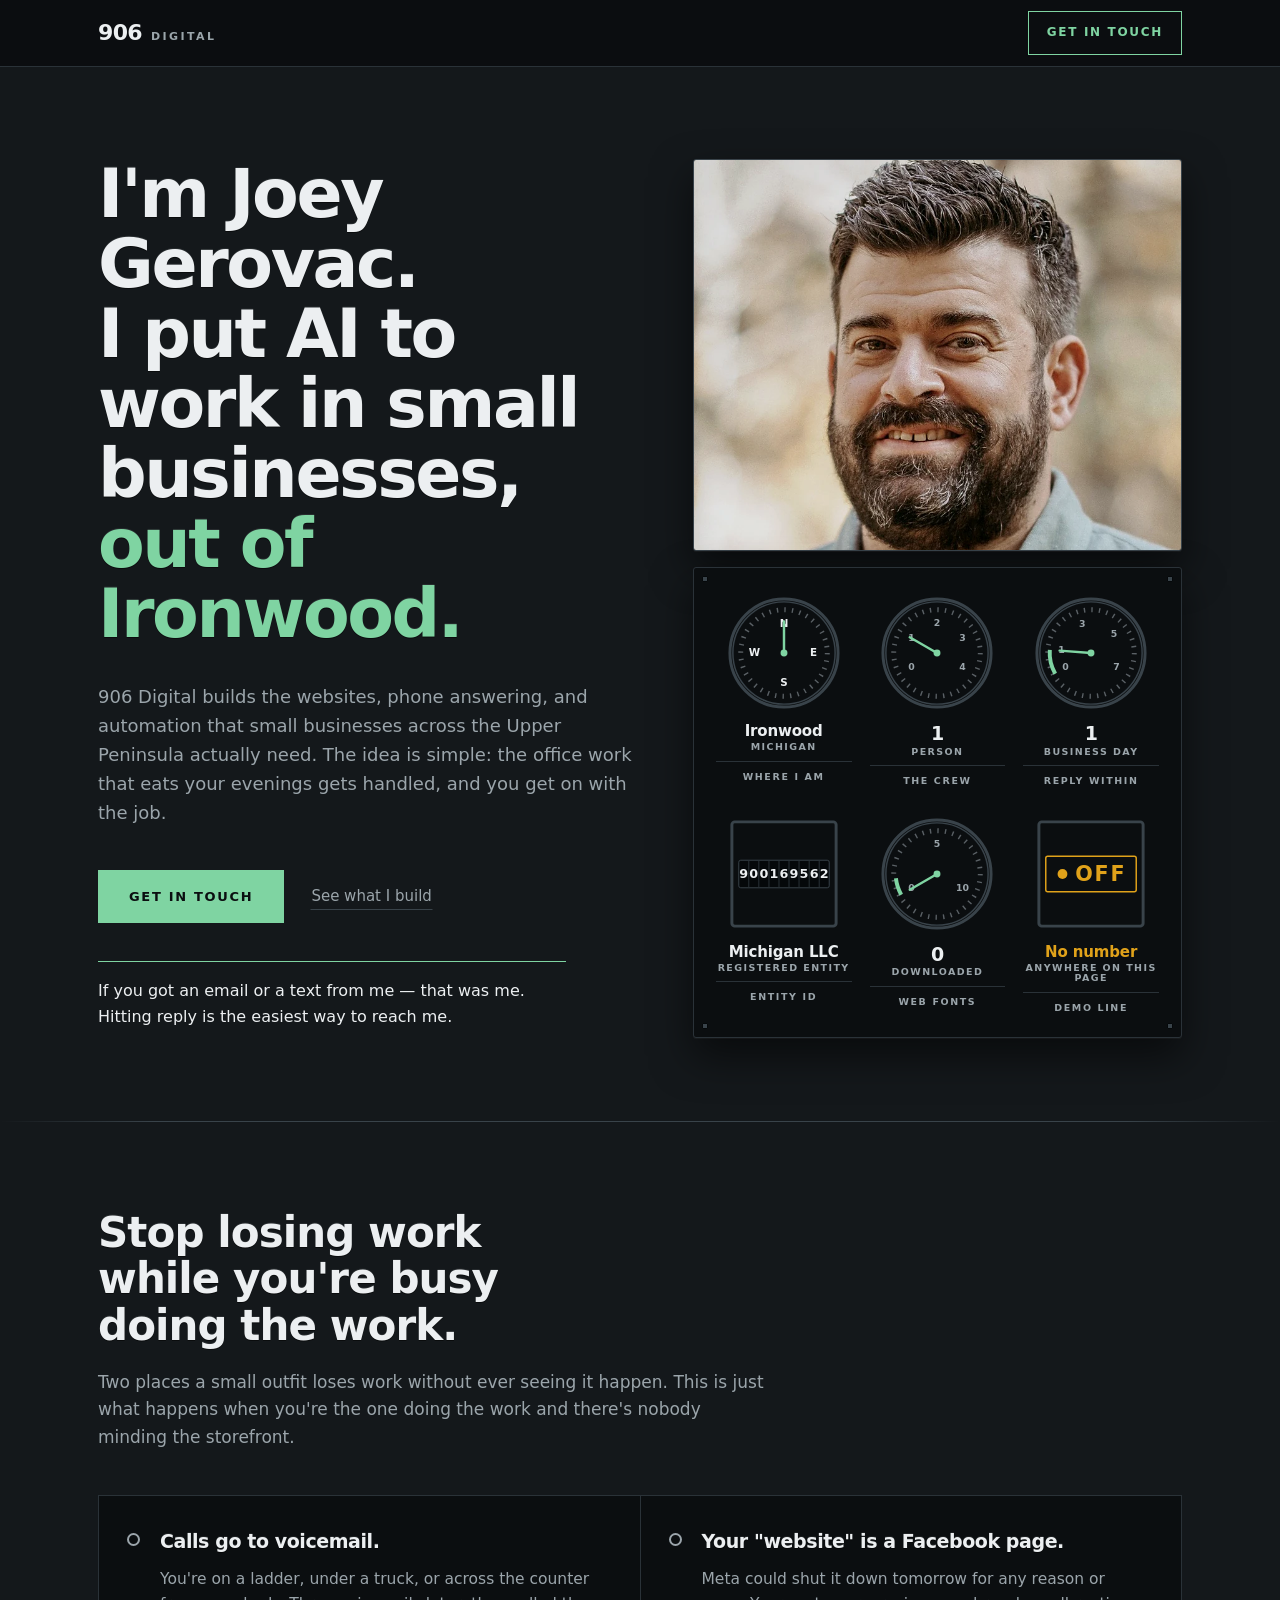
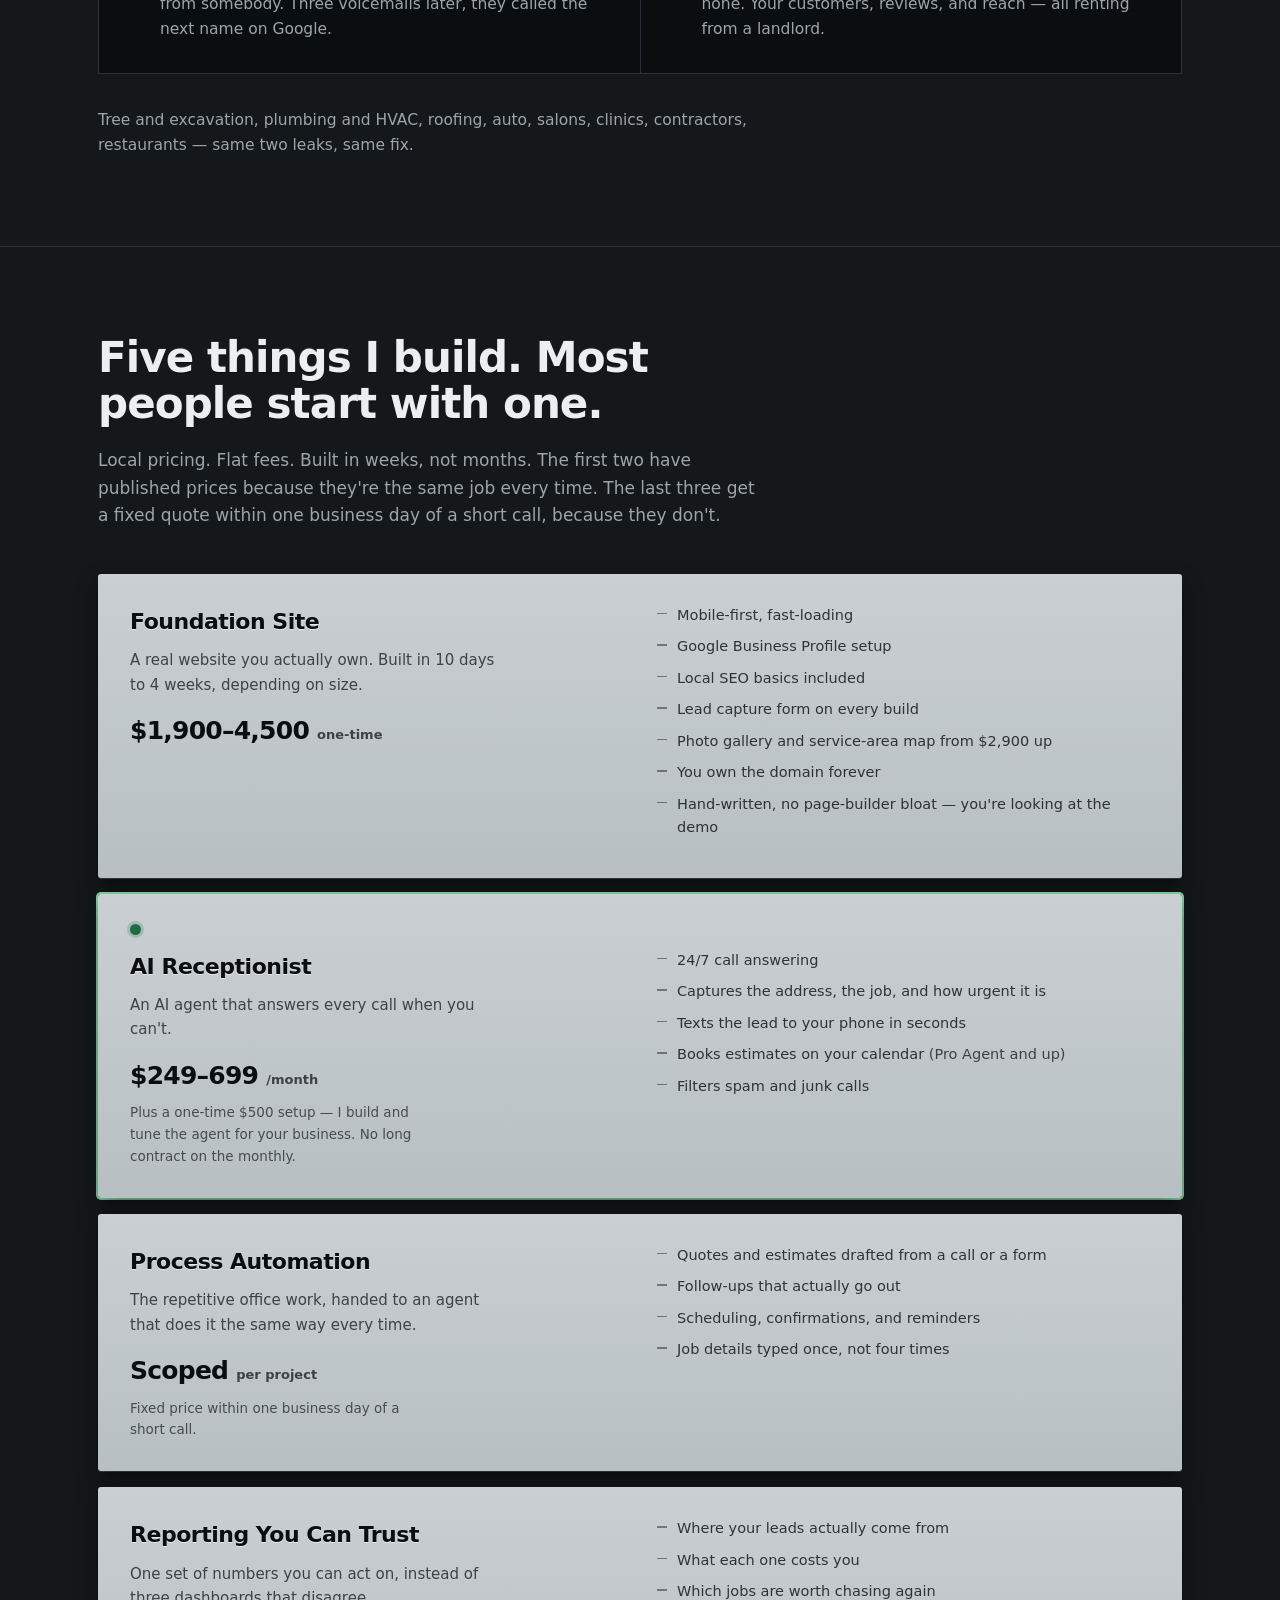
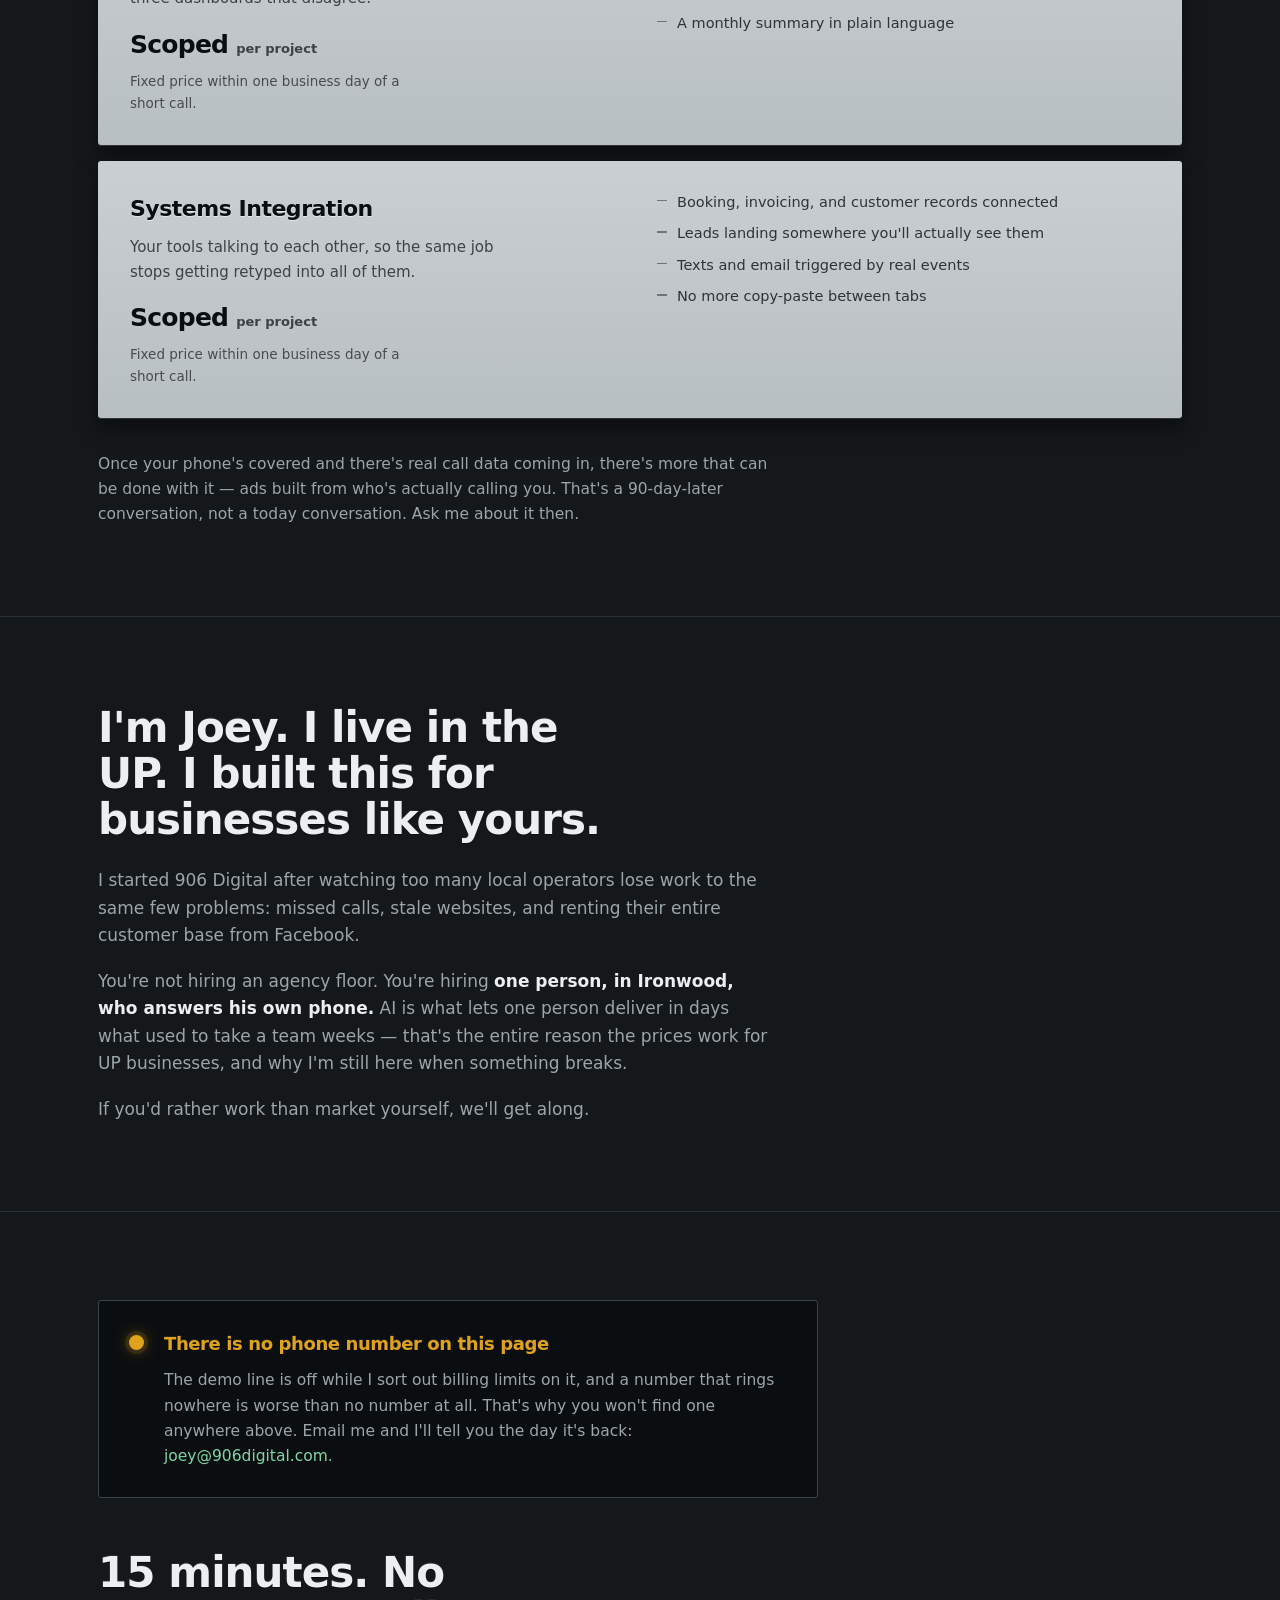
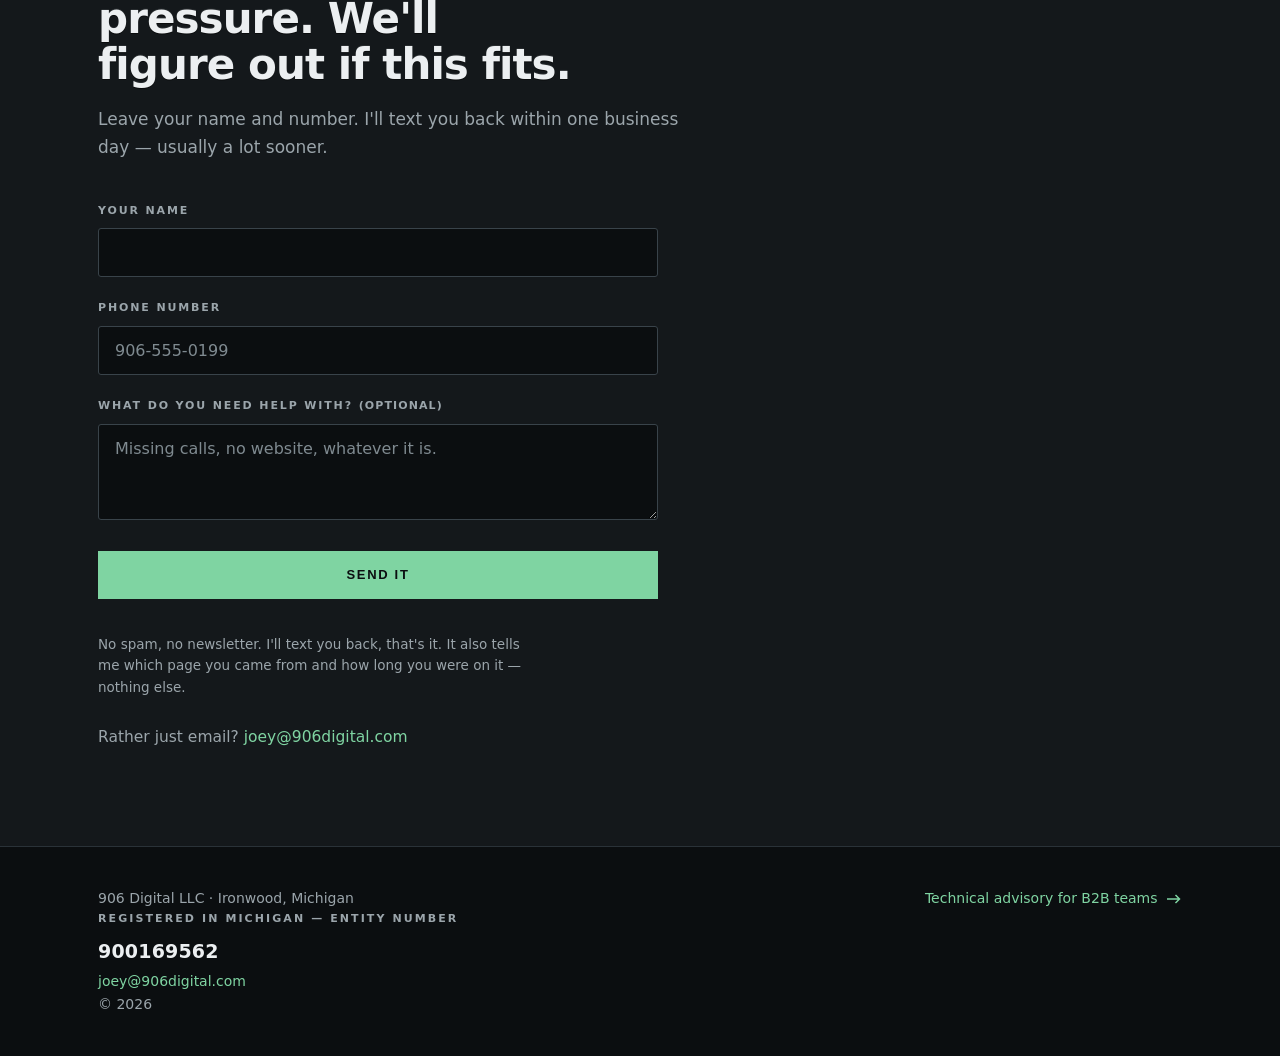
==== index.html @ 646ab7ec "Put a real photograph of Joey in the hero The photo slot had been empty since the site launched, doc" ====
<!doctype html>
<html lang="en">
<head>
<meta charset="utf-8" />
<meta name="viewport" content="width=device-width, initial-scale=1" />
<title>906 Digital — AI &amp; Websites for Upper Peninsula Small Business</title>
<meta name="description" content="906 Digital puts AI to work in Upper Peninsula small businesses — websites, phone answering, automation, reporting, and integration. One person, in Ironwood. Flat prices." />
<meta name="theme-color" content="#14181B" />
<link rel="canonical" href="https://906digital.com/" />

<!-- Open Graph -->
<meta property="og:title" content="906 Digital — AI That Does the Office Work" />
<meta property="og:description" content="AI, websites, and automation for Upper Peninsula small business." />
<meta property="og:type" content="website" />
<meta property="og:url" content="https://906digital.com/" />
<meta property="og:site_name" content="906 Digital" />
<meta property="og:locale" content="en_US" />
<!-- A real share image exists as of 2026-08-28, so the tag that was deliberately
     omitted is now filled. It is a crop of the same photograph used in the hero —
     not a generated graphic, not a logo card. -->
<meta property="og:image" content="https://906digital.com/joey-og.jpg" />
<meta property="og:image:width" content="1200" />
<meta property="og:image:height" content="630" />
<meta property="og:image:alt" content="Joey Gerovac, 906 Digital, Ironwood Michigan" />

<!-- Twitter -->
<meta name="twitter:card" content="summary_large_image" />
<meta name="twitter:title" content="906 Digital — AI That Does the Office Work" />
<meta name="twitter:description" content="AI, websites, and automation for Upper Peninsula small business." />

<!-- Structured data. Only verified facts. No address, hours, ratings, reviews, price
     range, or offers — none of those exist yet, and a false property teaches AI
     engines this markup is unreliable. No telephone property: the demo line is a
     product demo, not a business line, and while it is offline no number appears
     in the rendered page at all. -->
<script type="application/ld+json">
{
  "@context": "https://schema.org",
  "@type": "ProfessionalService",
  "name": "906 Digital LLC",
  "alternateName": "906 Digital",
  "url": "https://906digital.com/",
  "description": "906 Digital puts AI to work in Upper Peninsula small businesses: websites, AI phone answering, process automation, reporting, and systems integration.",
  "email": "joey@906digital.com",
  "identifier": {
    "@type": "PropertyValue",
    "name": "Michigan Entity ID",
    "value": "900169562"
  },
  "founder": { "@type": "Person", "name": "Joey Gerovac" },
  "areaServed": [
    { "@type": "AdministrativeArea", "name": "Gogebic County, Michigan" },
    { "@type": "AdministrativeArea", "name": "Iron County, Michigan" },
    { "@type": "AdministrativeArea", "name": "Ontonagon County, Michigan" },
    { "@type": "AdministrativeArea", "name": "Houghton County, Michigan" },
    { "@type": "AdministrativeArea", "name": "Baraga County, Michigan" }
  ]
}
</script>

<!-- No web font is loaded. The stack keeps Inter first (it renders if the visitor
     already has it) and falls through to the platform UI font. Dropping the Google
     Fonts stylesheet removed the only render-blocking third-party request on the
     page. Do not re-add one.

     NOTE FOR DESIGN WORK: the craft floor for this visual world calls for a
     self-hosted display face whose character matches the panel lettering. This
     project's brief forbids any font download, and a pinned brief outranks the
     floor. The display voice is therefore built from weight, tracking, and
     tabular numerals rather than from a sourced face. This is a known, accepted
     deviation — not an oversight. -->

<style>
:root {
  /* ---- NIGHT INSTRUMENT PANEL -------------------------------------------
     Colour is confined to needles and lamps. The reading field stays
     luminous white on panel and is never tinted. Every value below carries
     its computed contrast against the surface it is used on. ------------- */
  --panel:       #14181B;   /* matte panel ground */
  --face:        #0B0E10;   /* instrument face, deeper than the panel */
  --face-2:      #191F23;   /* raised placard body */
  --lume:        #ECEFF1;   /* luminous markings. 15.9:1 on panel — primary ink */
  --lume-dim:    #9BA5AB;   /* secondary markings. 7.0:1 on panel */
  --radium:      #7FD4A2;   /* NEEDLES, live lamps, and links on panel. 10.5:1 */
  --caution:     #E0A21A;   /* caution lamp ONLY. 7.8:1 on panel */
  --plate:       #C9CFD2;   /* brushed placard plate — carries dark text */
  --plate-ink:   #0B0E10;   /* on --plate: 13.4:1 */
  --hair:        #2A3238;   /* hairline rule work */
  --hair-2:      #39434A;   /* brighter hairline, bezels */

  --container:   1140px;
  --radius:      3px;       /* panels are cut, not rounded. 3px is a machined edge */
  --shadow-panel: 0 1px 0 rgba(255,255,255,.04), 0 18px 40px rgba(0,0,0,.55);
  --shadow-plate: 0 1px 0 rgba(255,255,255,.14), 0 10px 22px rgba(0,0,0,.45);

  --ease-damp:   cubic-bezier(.16, 1, .3, 1);   /* needle settle, exponential out */
}

* { box-sizing: border-box; }
html, body { margin: 0; padding: 0; }
html { scroll-behavior: smooth; }

body {
  font-family: 'Inter', -apple-system, BlinkMacSystemFont, system-ui, sans-serif;
  font-size: 17px;
  line-height: 1.62;
  color: var(--lume);
  background: var(--panel);
  -webkit-font-smoothing: antialiased;
}

/* ---- Browser surfaces. The parts not drawn still carry the panel. ------- */
::selection { background: var(--radium); color: var(--face); }
:root { accent-color: var(--radium); caret-color: var(--radium); }
* { scrollbar-color: var(--hair-2) var(--face); scrollbar-width: thin; }
::-webkit-scrollbar { width: 11px; height: 11px; }
::-webkit-scrollbar-track { background: var(--face); }
::-webkit-scrollbar-thumb { background: var(--hair-2); border: 3px solid var(--face); }
::-webkit-scrollbar-thumb:hover { background: var(--lume-dim); }

a { color: var(--radium); text-decoration: none; text-underline-offset: 3px; }
a:hover { text-decoration: underline; }

:where(a, button, input, textarea, [tabindex]):focus-visible {
  outline: 2px solid var(--radium);
  outline-offset: 3px;
}

img { max-width: 100%; display: block; }
.sr-only {
  position: absolute; width: 1px; height: 1px; overflow: hidden;
  clip: rect(0 0 0 0); clip-path: inset(50%); white-space: nowrap;
}

.container { max-width: var(--container); margin: 0 auto; padding: 0 28px; }

h1, h2, h3 {
  margin: 0; text-wrap: balance; letter-spacing: -.022em;
  font-variant-numeric: tabular-nums;
  /* Engraved, not embossed. A cut edge on a dark panel catches light on its top
     lip and drops shadow below it; the first attempt used black at zero blur on
     both grounds, which rendered as nothing on the panel and as embossing on the
     light plates. Each ground now gets the direction its own lighting implies. */
  text-shadow: 0 -1px 0 rgba(236,239,241,.09), 0 1px 0 rgba(0,0,0,.5);
}
p { margin: 0; }

/* Placard lettering — the panel's label voice. Used for instrument labels and
   plate designations, never as a kicker above a heading. */
.placard {
  font-size: 11px;
  font-weight: 700;
  letter-spacing: .19em;
  text-transform: uppercase;
  color: var(--lume-dim);
  font-variant-numeric: tabular-nums;
}

/* Every numeral on this page is an instrument readout. */
.num, .readout, .price { font-variant-numeric: tabular-nums; }

.skip-link {
  position: absolute; left: -9999px; top: 0; z-index: 100;
  background: var(--radium); color: var(--face);
  padding: 12px 20px; font-weight: 700;
}
.skip-link:focus { left: 0; }

/* ================= HEADER — the panel's top rail ======================== */
.site-header {
  position: sticky; top: 0; z-index: 50;
  background: rgba(11,14,16,.92);
  backdrop-filter: blur(8px);
  border-bottom: 1px solid var(--hair);
}
.site-header .container {
  display: flex; align-items: center; justify-content: space-between;
  height: 66px;
}
.logo { display: flex; align-items: baseline; gap: 9px; color: var(--lume); }
.logo:hover { text-decoration: none; }
.logo .num {
  font-size: 22px; font-weight: 800; letter-spacing: -.03em;
}
.logo .word {
  font-size: 11px; font-weight: 700; letter-spacing: .22em;
  text-transform: uppercase; color: var(--lume-dim);
}
.nav-cta {
  font-size: 12px; font-weight: 700; letter-spacing: .14em; text-transform: uppercase;
  color: var(--radium);
  border: 1px solid var(--radium);
  padding: 10px 18px;
  min-height: 44px; display: inline-flex; align-items: center;
  transition: background .18s var(--ease-damp), color .18s var(--ease-damp);
}
.nav-cta:hover { background: var(--radium); color: var(--face); text-decoration: none; }

/* ================= HERO — master placard + the six-pack ================= */
.hero { padding: 92px 0 84px; position: relative; }
.hero::before {
  /* panel seam, not decoration: the rail the instruments are mounted on */
  content: ""; position: absolute; left: 0; right: 0; bottom: 0; height: 1px;
  background: linear-gradient(90deg, transparent, var(--hair-2) 12%, var(--hair-2) 88%, transparent);
}
/* Mobile order has to satisfy two things at once, and an earlier pass traded one
   for the other. The STORY is a phone outdoors in daylight, so an instrument must
   exist in the first viewport — but this is a conversion page, so the primary
   action cannot be pushed below it. Panel-before-lead put the whole six-gauge
   rank between the headline and the button and shipped the CTA to y≈1230.
   The order below keeps the button in the first screen and lets the panel's
   first row of instruments sit directly beneath it, still above the fold. */
.hero-grid { display: flex; flex-direction: column; gap: 0; }
.hero-grid > h1          { order: 1; }
.hero-grid > .lead       { order: 2; }
.hero-grid > .cta-row    { order: 3; }
.hero-grid > .hero-media { order: 4; margin-top: 34px; }
.hero-grid > .hero-reply { order: 5; }
h1 {
  font-size: clamp(38px, 5.4vw, 68px);
  line-height: 1.03;
  font-weight: 800;
  letter-spacing: -.035em;
  max-width: 15ch;
}
/* The one fact that clears the scam question breaks the grid rather than
   sitting politely inside it. "out of Ironwood" is the town, lit. */
h1 em {
  font-style: normal;
  color: var(--radium);
  display: block;
}
.lead {
  margin-top: 24px; max-width: 56ch;
  font-size: 18px; color: var(--lume-dim);
}
.cta-row { margin-top: 30px; display: flex; align-items: center; gap: 26px; flex-wrap: wrap; }

.btn {
  display: inline-flex; align-items: center; justify-content: center;
  font-size: 13px; font-weight: 700; letter-spacing: .13em; text-transform: uppercase;
  padding: 15px 30px; min-height: 48px;
  border: 1px solid transparent;
  transition: background .18s var(--ease-damp), color .18s var(--ease-damp), border-color .18s var(--ease-damp);
}
.btn-primary { background: var(--radium); color: var(--face); }
.btn-primary:hover { background: var(--lume); text-decoration: none; }
.btn-link {
  color: var(--lume-dim); padding: 0; min-height: 0; text-transform: none;
  font-size: 15px; font-weight: 500; letter-spacing: 0;
  border-bottom: 1px solid var(--hair-2);
}
.btn-link:hover { color: var(--lume); text-decoration: none; border-color: var(--lume); }

/* The primary success action per PRODUCT.md is the reply, not the form. It gets
   structure instead of volume: a lit rule, the panel's own marking colour. */
/* A lit hairline across the top, in the panel's own rule vocabulary. This used
   to be a 2px radium border-left — the most generic device in the dark-landing
   category, sitting in the one viewport that cannot afford to look generic. */
.hero-reply {
  margin-top: 34px; max-width: 46ch;
  padding-top: 16px;
  border-top: 1px solid var(--radium);
  color: var(--lume);
  font-size: 16px;
}

/* ---- The six-pack ------------------------------------------------------ */
/* Mounted on the panel in the instruments' own frame language: same hairline,
   same machined corner, same elevation. It is a photograph on a panel, not a
   card floating above one. */
.hero-photo {
  width: 100%; height: auto; display: block;
  margin-bottom: 16px;
  border: 1px solid var(--hair-2);
  border-radius: var(--radius);
  box-shadow: var(--shadow-panel);
}

.sixpack {
  background: var(--face);
  border: 1px solid var(--hair);
  border-radius: var(--radius);
  box-shadow: var(--shadow-panel);
  padding: 26px 22px 22px;
  display: grid;
  grid-template-columns: repeat(2, 1fr);
  gap: 26px 18px;
  position: relative;
}
/* Panel fasteners: four screws at the corners, where a real instrument panel
   carries them. Drawn as corner gradients so they cost no extra elements. */
.sixpack {
  background-image:
    radial-gradient(circle at 11px 11px, var(--hair-2) 0 2.2px, #05080a 2.2px 3.1px, transparent 3.2px),
    radial-gradient(circle at calc(100% - 11px) 11px, var(--hair-2) 0 2.2px, #05080a 2.2px 3.1px, transparent 3.2px),
    radial-gradient(circle at 11px calc(100% - 11px), var(--hair-2) 0 2.2px, #05080a 2.2px 3.1px, transparent 3.2px),
    radial-gradient(circle at calc(100% - 11px) calc(100% - 11px), var(--hair-2) 0 2.2px, #05080a 2.2px 3.1px, transparent 3.2px);
  background-repeat: no-repeat;
}

.gauge { text-align: center; }
.gauge svg { width: 100%; height: auto; max-width: 118px; margin: 0 auto; display: block; }
/* The reading lives on the placard, not on the face. A real altimeter carries
   numerals on its rim and nothing in the middle; a text block behind a sweeping
   needle is the thing that made the first build unreadable. */
.gauge-readout {
  margin-top: 11px;
  font-size: 19px; font-weight: 800; letter-spacing: -.02em; line-height: 1.1;
  color: var(--lume);
}
.gauge-readout .unit {
  display: block; margin-top: 3px;
  font-size: 9.5px; font-weight: 700; letter-spacing: .15em; text-transform: uppercase;
  color: var(--lume-dim);
}
.gauge-readout.is-long { font-size: 15px; letter-spacing: -.01em; }
.gauge-label {
  margin-top: 8px; padding-top: 7px;
  font-size: 9.5px; font-weight: 700; letter-spacing: .17em; text-transform: uppercase;
  color: var(--lume-dim);
  border-top: 1px solid var(--hair);
}
.dial-face { fill: var(--face); stroke: var(--hair-2); stroke-width: 1.5; }
.dial-bezel { fill: none; stroke: var(--hair-2); stroke-width: 3; }
/* Tick rings drawn as dashed circles — real marking, not an image. */
.tick-minor { fill: none; stroke: var(--lume-dim); stroke-width: 5; stroke-dasharray: 1.4 6.28; opacity: .55; }
.dial-num {
  fill: var(--lume-dim); font-size: 9.5px; font-weight: 700;
  text-anchor: middle; dominant-baseline: middle; font-variant-numeric: tabular-nums;
}
.tick-sep { stroke: var(--hair); stroke-width: 1; }
.dial-card { fill: var(--lume); font-size: 10.5px; font-weight: 800; text-anchor: middle; dominant-baseline: middle; }
/* The arc a real gauge is read against: the marked range that says which part of
   the scale is the good part. */
.arc-range { fill: none; stroke: var(--radium); stroke-width: 4; stroke-linecap: butt; }
.arc-range.is-caution { stroke: var(--caution); }
/* Square bezel at the dials' own diameter. Without it the drum and the
   annunciator — both short elements — floated with ~50px of empty face above
   them while the neighbouring dials filled their cells, and the rank stopped
   scanning as a rank. Panels carry round and square instruments side by side;
   what they do not carry is one instrument hanging in its cutout. */
.instr-frame { fill: var(--face); stroke: var(--hair-2); stroke-width: 3; }
/* A drum counter — a different instrument silhouette entirely, for a value that
   is a registration number and not a quantity on any scale. */
.drum-window { fill: #05080A; stroke: var(--hair-2); stroke-width: 1; }
.drum-digit {
  fill: var(--lume); font-size: 13px; font-weight: 800;
  text-anchor: middle; dominant-baseline: middle; font-variant-numeric: tabular-nums;
}
/* An annunciator plate. Rectangular on purpose: the demo line is a lit/unlit
   state, not a reading on a scale, and it should not look like one. */
.annun-plate { fill: var(--face); stroke: var(--caution); stroke-width: 1.5; }
.annun-text {
  fill: var(--caution); font-size: 21px; font-weight: 800; letter-spacing: .09em;
  text-anchor: middle; dominant-baseline: middle;
}
.needle {
  stroke: var(--radium); stroke-width: 2.5; stroke-linecap: round;
  transform-box: fill-box; transform-origin: 50% 100%;
  transform: rotate(var(--sweep-from, -118deg));
  transition: transform 1600ms var(--ease-damp);
}
/* The settle: needles rest off-reading until this class lands, one frame after
   paint. The selector was accidentally split by a bad edit, which left a bare
   .needle winning at equal specificity and killed the sweep entirely. */
.is-settled .needle { transform: rotate(var(--sweep, 0deg)); }
.needle-hub { fill: var(--radium); }

/* The demo line is an instrument state, not a defect notice. */
.gauge.is-caution .needle, .gauge.is-caution .needle-hub { stroke: var(--caution); fill: var(--caution); }
.gauge.is-caution .gauge-readout { color: var(--caution); }
.gauge.is-caution .gauge-lamp { fill: var(--caution); }
.gauge-lamp { fill: var(--radium); }

/* ================= LEAKS — annunciator panel =========================== */
.leaks { padding: 88px 0; border-bottom: 1px solid var(--hair); }
h2 {
  font-size: clamp(28px, 3.5vw, 42px); font-weight: 800; line-height: 1.1;
  max-width: 20ch;
}
.section-intro { margin-top: 20px; max-width: 62ch; color: var(--lume-dim); }
.section-outro { margin-top: 34px; max-width: 68ch; color: var(--lume-dim); font-size: 15.5px; }

.annunciator {
  margin-top: 44px;
  display: grid; grid-template-columns: 1fr; gap: 1px;
  background: var(--hair);
  border: 1px solid var(--hair);
}
.warn {
  background: var(--face); padding: 30px 28px;
  display: grid; grid-template-columns: auto 1fr; gap: 20px; align-items: start;
}
/* An UNLIT lamp — a real annunciator state, and deliberately not amber. Amber on
   this page means exactly one thing: a system of mine that is currently off. These
   two describe the visitor's own problems, so they get the dark lamp with a lume
   ring instead of borrowing the caution colour. */
.warn-lamp {
  width: 13px; height: 13px; border-radius: 50%;
  background: var(--face);
  border: 2px solid var(--lume-dim);
  margin-top: 7px;
}
.warn h3 { font-size: 19px; font-weight: 700; }
.warn p { margin-top: 10px; color: var(--lume-dim); font-size: 15.5px; max-width: 46ch; }

/* ================= WHAT I BUILD — the plate rank ======================= */
.offer { padding: 88px 0; border-bottom: 1px solid var(--hair); }
.plates { margin-top: 44px; display: grid; grid-template-columns: 1fr; gap: 14px; }

/* Brushed placards on the panel. Not cards: each is a machined plate with a
   designation, a rating, and a spec list — the panel's own document form. */
.plate {
  background: linear-gradient(180deg, var(--plate) 0%, #B8BFC3 100%);
  color: var(--plate-ink);
  border-radius: var(--radius);
  box-shadow: var(--shadow-plate);
  padding: 30px 32px;
  display: grid;
  grid-template-columns: 1fr 1fr;
  gap: 8px 34px;
  align-items: start;
  position: relative;
}
.plate-head h3 {
  font-size: 22px; font-weight: 800; color: var(--plate-ink);
  text-shadow: 0 1px 0 rgba(255,255,255,.55);   /* inverted: light metal, light from above */
}
.plate-desc { margin-top: 9px; font-size: 15px; color: rgba(11,14,16,.72); max-width: 40ch; }
.price {
  margin-top: 14px;
  font-size: 25px; font-weight: 800; letter-spacing: -.03em; color: var(--plate-ink);
}
.price .small { font-size: 13px; font-weight: 600; letter-spacing: 0; color: rgba(11,14,16,.72); }
.price-note { margin-top: 6px; font-size: 13.5px; color: rgba(11,14,16,.66); max-width: 34ch; }

.spec { list-style: none; margin: 0; padding: 0; }
.spec li {
  position: relative; padding-left: 20px; margin-bottom: 8px;
  font-size: 14.5px; color: rgba(11,14,16,.8);
}
.spec li::before {
  content: ""; position: absolute; left: 0; top: 9px;
  width: 10px; height: 1.5px; background: rgba(11,14,16,.45);
}
.spec .sub { color: rgba(11,14,16,.72); }

/* The entry point is marked by a LIT LAMP and nothing else. It carried the words
   "START HERE" in 10.5px tracked uppercase directly above the plate's <h3>, which
   is a kicker in the position the craft floor bans outright — the badge it was
   meant to replace, wearing different clothes. The words now live only in the
   accessible name, so the meaning survives for screen readers. */
.plate.is-entry { box-shadow: var(--shadow-plate), 0 0 0 2px var(--radium); }
.entry-mark {
  grid-column: 1 / -1;
  width: 11px; height: 11px; border-radius: 50%;
  background: #1F6B45; box-shadow: 0 0 0 3px rgba(31,107,69,.2);
  margin-bottom: 6px;
}

/* ================= WHO RUNS THIS ======================================= */
.about { padding: 88px 0; border-bottom: 1px solid var(--hair); }
.about-body { margin-top: 24px; max-width: 62ch; display: grid; gap: 18px; }
.about-body p { color: var(--lume-dim); }
.about-body strong { color: var(--lume); font-weight: 700; }

/* ================= CAUTION PANEL — the demo line ======================= */
/* Positioned BEFORE the form on purpose. A visitor clears the doubt, then
   converts. It used to sit after the form, where it was the last thing read. */
.caution-panel {
  margin: 0 0 52px;
  background: var(--face);
  border: 1px solid var(--hair-2);
  border-radius: var(--radius);
  padding: 28px 30px;
  display: grid; grid-template-columns: auto 1fr; gap: 20px; align-items: start;
  max-width: 720px;
}
.caution-lamp {
  width: 15px; height: 15px; border-radius: 50%;
  background: var(--caution);
  box-shadow: 0 0 0 4px rgba(224,162,26,.13), 0 0 16px rgba(224,162,26,.5);
  margin-top: 6px;
}
.caution-panel h3 { font-size: 18px; font-weight: 700; color: var(--caution); }
.caution-panel p { margin-top: 10px; color: var(--lume-dim); font-size: 15.5px; }

/* ================= FINAL CTA =========================================== */
.final-cta { padding: 88px 0 96px; }
.cta-lead { margin-top: 18px; max-width: 54ch; color: var(--lume-dim); }

.lead-form { margin-top: 40px; max-width: 560px; }
.field { margin-bottom: 22px; }
.field label {
  display: block; margin-bottom: 9px;
  font-size: 11px; font-weight: 700; letter-spacing: .17em; text-transform: uppercase;
  color: var(--lume-dim);
}
.field .optional { letter-spacing: .1em; color: var(--lume-dim); }
/* Inputs are readouts: recessed faces with luminous type. */
.field input, .field textarea {
  width: 100%;
  font-family: inherit; font-size: 16px; color: var(--lume);
  background: var(--face);
  border: 1px solid var(--hair-2);
  border-radius: var(--radius);
  padding: 14px 16px;
  transition: border-color .18s var(--ease-damp), box-shadow .18s var(--ease-damp);
}
.field textarea { resize: vertical; min-height: 96px; }
.field input::placeholder, .field textarea::placeholder { color: #7F8A90; }
.field input:focus, .field textarea:focus {
  outline: none; border-color: var(--radium);
  box-shadow: 0 0 0 3px rgba(127,212,162,.16);
}
.field input[aria-invalid="true"] { border-color: var(--caution); }
.field input[aria-invalid="true"] + .invalid-mark { display: block; }

.lead-submit { width: 100%; }
.form-status { margin-top: 18px; font-size: 15px; min-height: 1px; }
.form-status.is-error { color: var(--caution); }
.form-status.is-success { color: var(--radium); font-size: 17px; }
.form-fineprint { margin-top: 16px; font-size: 13.5px; color: var(--lume-dim); max-width: 52ch; }
.hp-field { position: absolute; left: -9999px; opacity: 0; pointer-events: none; }

.alt-contact { margin-top: 26px; font-size: 15.5px; color: var(--lume-dim); }

/* ================= FOOTER — the data plate ============================= */
.site-footer {
  border-top: 1px solid var(--hair);
  background: var(--face);
  padding: 40px 0;
  font-size: 14px;
  color: var(--lume-dim);
}
.site-footer .container { display: flex; justify-content: space-between; gap: 28px; flex-wrap: wrap; }
.site-footer a { color: var(--radium); }
/* The strongest verifiable artifact on this page gets a label and a size. */
.entity {
  display: block; margin: 8px 0 4px;
  font-size: 19px; font-weight: 800; letter-spacing: .01em; color: var(--lume);
}
.entity-label { display: block; }

/* ================= RESPONSIVE ========================================== */
@media (min-width: 720px) {
  .annunciator { grid-template-columns: 1fr 1fr; }
  .sixpack { grid-template-columns: repeat(3, 1fr); }
}
@media (min-width: 980px) {
  .hero-grid {
    display: grid;
    grid-template-columns: 1.05fr .95fr;
    grid-template-areas: "h media" "lead media" "cta media" "reply media";
    column-gap: 54px; row-gap: 0;
    align-content: center;
  }
  .hero-grid > h1 { grid-area: h; }
  .hero-grid > .lead { grid-area: lead; }
  .hero-grid > .cta-row { grid-area: cta; }
  .hero-grid > .hero-reply { grid-area: reply; }
  .hero-grid > .hero-media { grid-area: media; align-self: center; margin-top: 0; }
  .plates { gap: 16px; }
}
@media (max-width: 719px) {
  .plate { grid-template-columns: 1fr; }
  .spec { margin-top: 16px; }
  .hero { padding: 44px 0 52px; }
  .leaks, .offer, .about, .final-cta { padding: 62px 0; }
}

/* Motion is one authored moment — the needles settling — and it is optional. */
@media (prefers-reduced-motion: reduce) {
  html { scroll-behavior: auto; }
  .needle { transition: none; transform: rotate(var(--sweep, 0deg)); }
  *, *::before, *::after { transition-duration: .01ms !important; }
}
</style>
</head>
<body>

<!--
  DIRECTION CONTRACT — seed 61f69f41 · scope direction · mode persuade
  THESIS: This page is an instrument panel: six gauges, each owning one checkable
    truth about a one-person business, and an amber lamp that states what is
    currently off. It refuses the category default this page used to be — cream
    ground, sans display, pricing grid with a featured tier.
  OWN-WORLD: Matte panel (#14181B) and deeper instrument faces (#0B0E10);
    luminous white markings; radium green reserved for needles, lamps, and links;
    amber reserved for caution alone; brushed placard plates carrying dark text.
    Hairline rule work, machined 3px edges, drawn dials with dashed tick rings.
  STORY: A visitor holding a cold email asks whether this is a scam. The panel
    answers with instruments, not adjectives — town, entity number, crew of one,
    reply time, zero web fonts — and tells them plainly which system is offline.
  FIRST VIEWPORT: Headline left at 68px with "out of Ironwood" lit in radium on
    its own line; the six-pack right, six drawn gauges on a fastened face.
    Primary action is a radium button under the lead; the reply prompt sits below
    it behind a lit rule, because reply outranks the form.
  FORM: Night instrument six-pack. Challenger that beat the roll's assignment
    (candidate 3, county plat book) on both axes. Seed key 61f69f41.
  FINISH: unreviewed and undocumented is unfinished; this build ends with the
    finish review, the verdict, DESIGN.md, and every shipping raster carrying its
    provenance.
-->

<a class="skip-link" href="#main">Skip to content</a>

<!-- ============== HEADER ============== -->
<header class="site-header">
  <!-- One row only. The demo-line bar that used to sit above this was removed:
       (906) 767-6901 currently answers with a recorded outage message, and a
       sticky banner promoting it made the most prominent element on the page
       refute itself. Do not restore a phone number here until the line answers.
       CTA reads "Get in touch" because there is no calendar behind it — it is a
       form anchor. -->
  <div class="container">
    <a href="/" class="logo" aria-label="906 Digital home">
      <span class="num">906</span>
      <span class="word">Digital</span>
    </a>
    <a href="#book" class="nav-cta">Get in touch</a>
  </div>
</header>

<main id="main" tabindex="-1">

<!-- ============== HERO — master placard + the six-pack ============== -->
<section class="hero">
  <div class="container hero-grid">
    <h1>I'm Joey Gerovac. I put AI to work in small businesses, <em>out of Ironwood.</em></h1>

    <!-- ===================== THE SIX-PACK =====================================
         Six instruments, each owning exactly one truth a visitor can check
         independently, and each one a DIFFERENT instrument: a compass card, two
         graduated arc gauges with a marked good range, a drum counter, and an
         annunciator plate. The first build shipped six identical faces separated
         only by needle angle, with nothing to read the needle against — six
         clocks pointing at nothing, with every fact carried by the text below.
         A six-pack is six different faces; that difference is the whole reason
         it is called one.

         Every value is permanently true and none of them drift, which is
         deliberate: this repo's recurring failure is facts going stale on a page
         nobody re-reads.

         THE PHOTO NOW EXISTS (2026-08-28) and sits above the panel, which is
         what the slot always specified. It is a real photograph of Joey, graded
         and cropped — not generated, not stock, not a stand-in. The rule that
         governed the empty slot still governs any replacement: no illustration,
         monogram, avatar, silhouette, stock photo, or AI-generated image may
         ever occupy this space. A placeholder person is a fabricated person.

         Source: joey-headshot-2025-09-30.jpg (800x980). The grade lifted the
         subject ~7L while holding the background, using a focus-derived subject
         mask — the shot was backlit, with the background nearly twice as bright
         as the face. width/height are explicit to prevent layout shift.
         ====================================================================== -->
    <div class="hero-media">
      <img class="hero-photo" src="joey.webp" width="780" height="624"
           alt="Joey Gerovac, who runs 906 Digital, outdoors in Ironwood, Michigan"
           loading="eager" decoding="async">
      <div class="sixpack" id="sixpack" role="group" aria-label="Six verifiable facts about this business">

        <div class="gauge" style="--sweep: 0deg;">
          <svg viewBox="0 0 120 120" aria-hidden="true" focusable="false">
            <circle class="dial-face" cx="60" cy="60" r="52"/>
            <circle class="dial-bezel" cx="60" cy="60" r="55"/>
            <circle class="tick-minor" cx="60" cy="60" r="44"/>
            <text class="dial-card" x="60" y="30">N</text>
            <text class="dial-card" x="90" y="60">E</text>
            <text class="dial-card" x="60" y="90">S</text>
            <text class="dial-card" x="30" y="60">W</text>
            <line class="needle" x1="60" y1="60" x2="60" y2="28"/>
            <circle class="needle-hub" cx="60" cy="60" r="3.5"/>
          </svg>
          <p class="gauge-readout is-long">Ironwood<span class="unit">Michigan</span></p>
          <p class="gauge-label">Where I am</p>
        </div>

        <div class="gauge" style="--sweep: -60deg;">
          <svg viewBox="0 0 120 120" aria-hidden="true" focusable="false">
            <circle class="dial-face" cx="60" cy="60" r="52"/>
            <circle class="dial-bezel" cx="60" cy="60" r="55"/>
            <circle class="tick-minor" cx="60" cy="60" r="44"/>
            <text class="dial-num" x="34.0" y="75.0">0</text>
            <text class="dial-num" x="34.0" y="45.0">1</text>
            <text class="dial-num" x="60.0" y="30.0">2</text>
            <text class="dial-num" x="86.0" y="45.0">3</text>
            <text class="dial-num" x="86.0" y="75.0">4</text>
            <line class="needle" x1="60" y1="60" x2="60" y2="28"/>
            <circle class="needle-hub" cx="60" cy="60" r="3.5"/>
          </svg>
          <p class="gauge-readout">1<span class="unit">Person</span></p>
          <p class="gauge-label">The crew</p>
        </div>

        <div class="gauge" style="--sweep: -85.7deg;">
          <svg viewBox="0 0 120 120" aria-hidden="true" focusable="false">
            <circle class="dial-face" cx="60" cy="60" r="52"/>
            <circle class="dial-bezel" cx="60" cy="60" r="55"/>
            <circle class="tick-minor" cx="60" cy="60" r="44"/>
            <path class="arc-range" d="M 23.63 81.00 A 42 42 0 0 1 18.11 56.86"/>
            <text class="dial-num" x="34.0" y="75.0">0</text>
            <text class="dial-num" x="30.1" y="57.8">1</text>
            <text class="dial-num" x="51.2" y="31.3">3</text>
            <text class="dial-num" x="83.5" y="41.3">5</text>
            <text class="dial-num" x="86.0" y="75.0">7</text>
            <line class="needle" x1="60" y1="60" x2="60" y2="28"/>
            <circle class="needle-hub" cx="60" cy="60" r="3.5"/>
          </svg>
          <p class="gauge-readout">1<span class="unit">Business day</span></p>
          <p class="gauge-label">Reply within</p>
        </div>

        <div class="gauge">
          <svg viewBox="0 0 120 120" aria-hidden="true" focusable="false">
            <rect class="instr-frame" x="7" y="7" width="106" height="106" rx="3"/>
            <rect class="drum-window" x="14" y="46" width="92" height="28" rx="2"/>
            <line class="tick-sep" x1="24.2" y1="46" x2="24.2" y2="74"/>
            <line class="tick-sep" x1="34.4" y1="46" x2="34.4" y2="74"/>
            <line class="tick-sep" x1="44.7" y1="46" x2="44.7" y2="74"/>
            <line class="tick-sep" x1="54.9" y1="46" x2="54.9" y2="74"/>
            <line class="tick-sep" x1="65.1" y1="46" x2="65.1" y2="74"/>
            <line class="tick-sep" x1="75.3" y1="46" x2="75.3" y2="74"/>
            <line class="tick-sep" x1="85.6" y1="46" x2="85.6" y2="74"/>
            <line class="tick-sep" x1="95.8" y1="46" x2="95.8" y2="74"/>
            <text class="drum-digit" x="19.1" y="61">9</text>
            <text class="drum-digit" x="29.3" y="61">0</text>
            <text class="drum-digit" x="39.6" y="61">0</text>
            <text class="drum-digit" x="49.8" y="61">1</text>
            <text class="drum-digit" x="60.0" y="61">6</text>
            <text class="drum-digit" x="70.2" y="61">9</text>
            <text class="drum-digit" x="80.4" y="61">5</text>
            <text class="drum-digit" x="90.7" y="61">6</text>
            <text class="drum-digit" x="100.9" y="61">2</text>
          </svg>
          <p class="gauge-readout is-long">Michigan LLC<span class="unit">Registered entity</span></p>
          <p class="gauge-label">Entity ID</p>
        </div>

        <div class="gauge" style="--sweep: -120deg;">
          <svg viewBox="0 0 120 120" aria-hidden="true" focusable="false">
            <circle class="dial-face" cx="60" cy="60" r="52"/>
            <circle class="dial-bezel" cx="60" cy="60" r="55"/>
            <circle class="tick-minor" cx="60" cy="60" r="44"/>
            <path class="arc-range" d="M 23.63 81.00 A 42 42 0 0 1 18.23 64.39"/>
            <text class="dial-num" x="34.0" y="75.0">0</text>
            <text class="dial-num" x="60.0" y="30.0">5</text>
            <text class="dial-num" x="86.0" y="75.0">10</text>
            <line class="needle" x1="60" y1="60" x2="60" y2="28"/>
            <circle class="needle-hub" cx="60" cy="60" r="3.5"/>
          </svg>
          <p class="gauge-readout">0<span class="unit">Downloaded</span></p>
          <p class="gauge-label">Web fonts</p>
        </div>

        <!-- The demo line is a lit/unlit state, not a reading on a scale, so it
             gets an annunciator plate rather than a dial. Amber appears here and
             in the caution panel below, and nowhere else on the page. -->
        <div class="gauge is-caution">
          <svg viewBox="0 0 120 120" aria-hidden="true" focusable="false">
            <rect class="instr-frame" x="7" y="7" width="106" height="106" rx="3"/>
            <rect class="annun-plate" x="14" y="42" width="92" height="36" rx="2"/>
            <circle class="gauge-lamp" cx="31" cy="60" r="5"/>
            <text class="annun-text" x="70" y="61">OFF</text>
          </svg>
          <p class="gauge-readout is-long">No number<span class="unit">Anywhere on this page</span></p>
          <p class="gauge-label">Demo line</p>
        </div>

      </div>
    </div>

    <p class="lead">
      906 Digital builds the websites, phone answering, and automation that
      small businesses across the Upper Peninsula actually need. The idea is
      simple: the office work that eats your evenings gets handled, and you
      get on with the job.
    </p>
    <div class="cta-row">
      <a href="#book" class="btn btn-primary">Get in touch</a>
      <a href="#offer" class="btn btn-link">See what I build</a>
    </div>
    <!-- Every visitor arrives holding an email thread — all traffic comes from
         Joey's own outreach. PRODUCT.md ranks reply ABOVE the form. It used to be
         the quietest element on the page, which inverted that ranking. -->
    <p class="hero-reply">
      If you got an email or a text from me — that was me. Hitting reply is
      the easiest way to reach me.
    </p>
  </div>
</section>

<!-- ============== THE LEAKS — annunciator panel ============== -->
<section class="leaks">
  <div class="container">
    <!-- This headline moved down from the H1 verbatim. It was tree-specific until
         2026-08-11, when the site widened from trades to UP small business. Keep it
         CONCRETE — the original instruction was "do not water it down", and that
         still holds. The failure mode is replacing a physical image with a phrase
         like "grow your business", which says nothing and sounds like everyone. -->
    <h2>Stop losing work while you're busy doing the work.</h2>
    <p class="section-intro">
      Two places a small outfit loses work without ever seeing it happen. This is
      just what happens when you're the one doing the work and there's nobody
      minding the storefront.
    </p>

    <div class="annunciator">
      <!-- Card 03 ("Google can't find you") was cut: it argued for a channel this
           project's own SEO research found has effectively zero demand here.
           The section intro reads "Two places" to match. -->
      <div class="warn">
        <div class="warn-lamp" aria-hidden="true"></div>
        <div>
          <h3>Calls go to voicemail.</h3>
          <p>
            You're on a ladder, under a truck, or across the counter from
            somebody. Three voicemails later, they called the next name on
            Google.
          </p>
        </div>
      </div>
      <div class="warn">
        <div class="warn-lamp" aria-hidden="true"></div>
        <div>
          <h3>Your "website" is a Facebook page.</h3>
          <p>
            Meta could shut it down tomorrow for any reason or none. Your
            customers, reviews, and reach — all renting from a landlord.
          </p>
        </div>
      </div>
    </div>

    <p class="section-outro">
      Tree and excavation, plumbing and HVAC, roofing, auto, salons, clinics, contractors, restaurants — same two leaks, same fix.
    </p>
  </div>
</section>

<!-- ============== WHAT I BUILD — the plate rank ============== -->
<section class="offer" id="offer" tabindex="-1">
  <div class="container">
    <h2>Five things I build. Most people start with one.</h2>
    <p class="section-intro">
      Local pricing. Flat fees. Built in weeks, not months. The first two have
      published prices because they're the same job every time. The last three get
      a fixed quote within one business day of a short call, because they don't.
    </p>

    <!-- Five plates in a fixed rank. This used to be a 3-column auto-fit card grid,
         which resolved to 3+2 at desktop and left an orphaned empty slot on the
         page's most important section. A rank cannot orphan. -->
    <div class="plates">

      <div class="plate">
        <div class="plate-head">
          <h3>Foundation Site</h3>
          <!-- Turnaround and feature lines must match packages-and-pricing.md:77-95.
               The photo gallery starts at Standard ($2,900) — it is not in the
               $1,900 Starter, and listing it at the floor price oversells the floor. -->
          <p class="plate-desc">A real website you actually own. Built in 10 days to 4 weeks, depending on size.</p>
          <p class="price">$1,900–4,500 <span class="small">one-time</span></p>
        </div>
        <ul class="spec">
          <li>Mobile-first, fast-loading</li>
          <li>Google Business Profile setup</li>
          <li>Local SEO basics included</li>
          <li>Lead capture form on every build</li>
          <li>Photo gallery and service-area map from $2,900 up</li>
          <li>You own the domain forever</li>
          <li>Hand-written, no page-builder bloat — you're looking at the demo</li>
        </ul>
      </div>

      <div class="plate is-entry">
        <p class="entry-mark" aria-hidden="true"></p>
        <span class="sr-only">Most people start here.</span>
        <div class="plate-head">
          <h3>AI Receptionist</h3>
          <p class="plate-desc">An AI agent that answers every call when you can't.</p>
          <p class="price">$249–699 <span class="small">/month</span></p>
          <p class="price-note">Plus a one-time $500 setup — I build and tune the agent for your business. No long contract on the monthly.</p>
        </div>
        <ul class="spec">
          <li>24/7 call answering</li>
          <li>Captures the address, the job, and how urgent it is</li>
          <li>Texts the lead to your phone in seconds</li>
          <li>Books estimates on your calendar <span class="sub">(Pro Agent and up)</span></li>
          <li>Filters spam and junk calls</li>
        </ul>
      </div>

      <!-- These three carry NO published price on purpose: packages-and-pricing.md
           prices only the Foundation Site and the AI Receptionist. Inventing a
           number for the other three would be a fabricated price on a live page.
           "Fixed price within one business day" is the practice already stated on
           advisory.html — it is real, not filler. If these ever get published
           prices, they belong in packages-and-pricing.md FIRST, and the numbers
           here must match it. -->
      <div class="plate">
        <div class="plate-head">
          <h3>Process Automation</h3>
          <p class="plate-desc">The repetitive office work, handed to an agent that does it the same way every time.</p>
          <p class="price">Scoped <span class="small">per project</span></p>
          <p class="price-note">Fixed price within one business day of a short call.</p>
        </div>
        <ul class="spec">
          <li>Quotes and estimates drafted from a call or a form</li>
          <li>Follow-ups that actually go out</li>
          <li>Scheduling, confirmations, and reminders</li>
          <li>Job details typed once, not four times</li>
        </ul>
      </div>

      <div class="plate">
        <div class="plate-head">
          <h3>Reporting You Can Trust</h3>
          <p class="plate-desc">One set of numbers you can act on, instead of three dashboards that disagree.</p>
          <p class="price">Scoped <span class="small">per project</span></p>
          <p class="price-note">Fixed price within one business day of a short call.</p>
        </div>
        <ul class="spec">
          <li>Where your leads actually come from</li>
          <li>What each one costs you</li>
          <li>Which jobs are worth chasing again</li>
          <li>A monthly summary in plain language</li>
        </ul>
      </div>

      <div class="plate">
        <div class="plate-head">
          <h3>Systems Integration</h3>
          <p class="plate-desc">Your tools talking to each other, so the same job stops getting retyped into all of them.</p>
          <p class="price">Scoped <span class="small">per project</span></p>
          <p class="price-note">Fixed price within one business day of a short call.</p>
        </div>
        <ul class="spec">
          <li>Booking, invoicing, and customer records connected</li>
          <li>Leads landing somewhere you'll actually see them</li>
          <li>Texts and email triggered by real events</li>
          <li>No more copy-paste between tabs</li>
        </ul>
      </div>

    </div>

    <!-- packages-and-pricing.md:246 says "Sell only after 90 days of receptionist
         data. Don't pitch this on day one." Nobody has ninety days of data, so it
         was a product nobody could buy. It survives as the deferred line below. -->
    <p class="section-outro">
      Once your phone's covered and there's real call data coming in, there's
      more that can be done with it — ads built from who's actually calling you.
      That's a 90-day-later conversation, not a today conversation. Ask me about
      it then.
    </p>
  </div>
</section>

<!-- ============== WHO RUNS THIS ============== -->
<section class="about">
  <div class="container">
    <h2>I'm Joey. I live in the UP. I built this for businesses like yours.</h2>
    <div class="about-body">
      <p>
        I started 906 Digital after watching too many local
        operators lose work to the same few problems: missed calls, stale
        websites, and renting their entire customer base from Facebook.
      </p>
      <!-- This paragraph used to open "I'm not an agency." That line was the page's
           trust mechanism and it is deliberately preserved in substance — one person,
           answers his own phone — while dropping the literal denial, which stopped
           being true when the site widened on 2026-08-11. Do not replace it with
           "we" or "our team". There is one person here, and the whole reason this
           page converts is that a suspicious visitor can verify that in one read. -->
      <p>
        You're not hiring an agency floor. You're hiring <strong>one person, in Ironwood,
        who answers his own phone.</strong> AI is what lets one person deliver in days
        what used to take a team weeks — that's the entire reason the prices work
        for UP businesses, and why I'm still here when something breaks.
      </p>
      <p>If you'd rather work than market yourself, we'll get along.</p>
    </div>
  </div>
</section>

<!-- ============== FINAL CTA ============== -->
<section class="final-cta" id="book" tabindex="-1">
  <div class="container">

    <!-- ============ DEMO LINE — OFFLINE MODE (currently active) ============
         The demo line (906) 767-6901 is down and answers with a recorded outage
         message. There is deliberately NO tel: link and NO phone number printed
         anywhere on this page. Of every failure mode here, a published number
         that rings nowhere is the one that most efficiently confirms a suspicious
         visitor's original hypothesis.

         MOVED ABOVE THE FORM on 2026-08-28. It used to sit after the form and was
         therefore the last thing a visitor read before the footer — the page ended
         on its own defect notice. It also apologised ("sorting out some plumbing"),
         which is what a fake says. It now states the standard being upheld, which
         is the one sentence on this page a scam would never write. Clear the doubt,
         then convert.

         TO RESTORE WHEN THE LINE ANSWERS AGAIN — and only after someone dials it
         from a phone that has never called it and hears the AI pick up:
           1. Replace the <p> below with the live copy:
              "Call it and hear it answer. This is a demonstration line — an AI
               receptionist picks up and tells you straight off that it's AI.
               It's not my desk phone. To reach me, use the form above."
           2. Add the number back as a link directly under the <h3>:
              <a class="demo-line" href="tel:+19067676901"
                 aria-label="Call the AI receptionist demo line at 9 0 6, 7 6 7, 6 9 0 1">(906) 767-6901</a>
           3. Add .caution-panel .demo-line { font-size: 28px; margin: 6px 0; min-height: 48px; }
           4. Change the <h3> back to "Want to hear it before you decide?"
           5. Set the DEMO LINE gauge in the six-pack back to a live reading:
              remove class "is-caution", set the value text to "ON".
         The AI-disclosure sentence is ethically load-bearing. It must travel with
         the digits every single time they appear. Do not ship one without it.
         ====================================================================== -->
    <div class="caution-panel">
      <div class="caution-lamp" aria-hidden="true"></div>
      <div>
        <h3>There is no phone number on this page</h3>
        <p>
          The demo line is off while I sort out billing limits on it, and a number
          that rings nowhere is worse than no number at all. That's why you won't
          find one anywhere above. Email me and I'll tell you the day it's back:
          <a href="mailto:joey@906digital.com?subject=906%20Digital%20-%20hear%20the%20demo%20line">joey@906digital.com</a>.
        </p>
      </div>
    </div>

    <h2>15 minutes. No pressure. We'll figure out if this fits.</h2>
    <p class="cta-lead">
      Leave your name and number. I'll text you back within one business day —
      usually a lot sooner.
    </p>

    <form id="lead-form" class="lead-form"
          action="https://api.web3forms.com/submit" method="POST" novalidate>

      <!-- Web3Forms config. The access key is a public identifier, not a secret —
           it belongs in the markup. Submissions are delivered to the email on the
           Web3Forms account, which is joey@906digital.com. -->
      <input type="hidden" name="access_key" value="32bc791d-f015-4ddc-968b-f324e9af14b2">

      <!-- The follow-up reminder rides in the SUBJECT, which is a thing a mail
           subject is for. It used to ride in a hidden `_next_action` field holding
           a verbatim sales script with a [name] merge token — on a page that
           invites View Source with "you're looking at the demo", and whose whole
           product is that you are talking to a person rather than a machine. A
           skeptic who opened the source found the machine. Anything the prospect
           must not read does not belong in markup the prospect is served. -->
      <input type="hidden" name="subject" value="906 Digital — New Lead (text back within 24h)">
      <input type="hidden" name="from_name" value="906digital.com">

      <!-- Attribution, populated by JS. Cloudflare Web Analytics has no custom events,
           so the lead email itself carries the source data. This collection is
           disclosed in the fineprint below — it is served in the page, so the
           reader is told rather than left to find it. -->
      <input type="hidden" name="source"          id="f-source">
      <input type="hidden" name="device"          id="f-device">
      <input type="hidden" name="page"            id="f-page">
      <input type="hidden" name="seconds_on_page" id="f-elapsed">
      <input type="hidden" name="js_token"        id="f-token">

      <!-- Honeypot: CSS-hidden (not type=hidden), keyboard-skipped, screen-reader-hidden.
           Web3Forms enforces "botcheck" server-side. -->
      <input type="checkbox" name="botcheck" class="hp-field"
             tabindex="-1" aria-hidden="true">

      <div class="field">
        <label for="lead-name">Your name</label>
        <input type="text" id="lead-name" name="name"
               autocomplete="name" enterkeyhint="next" required>
      </div>

      <div class="field">
        <label for="lead-phone">Phone number</label>
        <input type="tel" id="lead-phone" name="phone"
               inputmode="tel" autocomplete="tel" enterkeyhint="next"
               placeholder="906-555-0199" required>
      </div>

      <div class="field">
        <label for="lead-note">What do you need help with? <span class="optional">(optional)</span></label>
        <textarea id="lead-note" name="message" rows="3"
                  placeholder="Missing calls, no website, whatever it is."></textarea>
      </div>

      <button type="submit" class="btn btn-primary lead-submit">Send it</button>

      <p class="form-status" id="lead-status" role="status" aria-live="polite"></p>
      <p class="form-fineprint">No spam, no newsletter. I'll text you back, that's it.
        It also tells me which page you came from and how long you were on it — nothing else.</p>
    </form>

    <p class="alt-contact">
      Rather just email? <a href="mailto:joey@906digital.com?subject=906%20Digital%20-%2015%20min%20call">joey@906digital.com</a>
    </p>
  </div>
</section>

<!-- ============== FOOTER ============== -->
</main>

<footer class="site-footer">
  <!-- No registry link: the Michigan COFS URL is dead (SSL handshake failure,
       service retired June 2025) and no replacement has been verified. A dead
       "look it up" link here inverts the whole point of printing the entity ID.
       The ID now also appears as a gauge in the hero, at the fold, where the
       skeptic actually needs it. No address, no hours, no phone. -->
  <div class="container">
    <div>
      906 Digital LLC · Ironwood, Michigan
      <span class="placard entity-label">Registered in Michigan — entity number</span>
      <span class="entity">900169562</span>
      <a href="mailto:joey@906digital.com">joey@906digital.com</a><br>
      © <span id="year"></span>
    </div>
    <!-- Link to the B2B advisory page lives in the footer, deliberately. It sits
         after the conversion point so it cannot pull a trades visitor out of the
         funnel, and it gives Joey a path to send B2B prospects who land here
         first. Do not promote it into the header or the offer grid. -->
    <div>
      <a href="/advisory">Technical advisory for B2B teams
        <svg width="15" height="10" viewBox="0 0 15 10" aria-hidden="true" focusable="false"
             style="display:inline-block;vertical-align:-1px;margin-left:5px">
          <path d="M0 5h12M9 1.5 12.5 5 9 8.5" fill="none" stroke="currentColor"
                stroke-width="1.5" stroke-linecap="square"/>
        </svg></a>
    </div>
  </div>
</footer>

<script>
  document.getElementById('year').textContent = new Date().getFullYear();

  /* The panel's one authored moment: the needles sweep from their rest stop to
     their reading, damped, once, on load. Everything is already legible before
     it runs — the settle is confirmation, not a reveal. Honours reduced-motion
     through the stylesheet, which pins the needles at their final angle. */
  (function () {
    var panel = document.getElementById('sixpack');
    if (!panel) return;
    requestAnimationFrame(function () {
      requestAnimationFrame(function () { panel.classList.add('is-settled'); });
    });
  })();
</script>

<script>
/* Lead form. Progressive enhancement: if this script fails the form still natively
   POSTs to Web3Forms and still works — it just redirects to their confirmation page
   instead of showing inline success. */
(function () {
  var form = document.getElementById('lead-form');
  if (!form) return;

  /* NOTE: do NOT use form.name — HTMLFormElement.name is a reflected attribute and
     shadows the named input lookup, so form.name is a string, not the field. */
  var nameEl  = document.getElementById('lead-name');
  var phoneEl = document.getElementById('lead-phone');
  var statusEl = document.getElementById('lead-status');
  var btn = form.querySelector('button[type="submit"]');

  var loadedAt = Date.now();
  var MIN_SECONDS = 3;   // humans take 8-25s, bots take <1s

  // --- Attribution + anti-bot fields ---
  var params = new URLSearchParams(location.search);
  var utm = params.get('utm_source');
  var ref = document.referrer;
  var source = utm ? ('utm:' + utm)
             : (ref ? ('ref:' + ref)
             : 'direct / typed / QR / business card');

  document.getElementById('f-source').value = source;
  document.getElementById('f-page').value   = location.pathname + location.search;
  document.getElementById('f-device').value =
    (window.matchMedia('(max-width: 640px)').matches ? 'mobile' : 'desktop')
    + ' · ' + window.innerWidth + 'px';
  document.getElementById('f-token').value = 'js-ok-' + loadedAt;

  function fail(msg) {
    statusEl.textContent = msg;
    statusEl.className = 'form-status is-error';
  }

  /* Clearing the error state has to remove aria-describedby as well. Leaving it
     pointed at the live region after the field is corrected means the field stays
     described by a message that no longer applies to it. */
  function clearField(el) {
    el.setAttribute('aria-invalid', 'false');
    el.removeAttribute('aria-describedby');
  }
  nameEl.addEventListener('input', function () { clearField(nameEl); });
  phoneEl.addEventListener('input', function () { clearField(phoneEl); });

  form.addEventListener('submit', function (e) {
    e.preventDefault();

    var elapsed = Math.round((Date.now() - loadedAt) / 1000);
    document.getElementById('f-elapsed').value = elapsed;

    if (elapsed < MIN_SECONDS) { fail('Give it a second and try again.'); return; }
    if (!document.getElementById('f-token').value) { return; }

    var name  = nameEl.value.trim();
    var phone = phoneEl.value.trim();
    var digits = phone.replace(/\D/g, '');

    nameEl.setAttribute('aria-invalid', name ? 'false' : 'true');
    if (!name) {
      /* Focus first, then write. The reverse order drops the pending polite
         announcement — the message gets written but never heard. */
      nameEl.setAttribute('aria-describedby', 'lead-status');
      nameEl.focus();
      fail('Just need a name to know who I\'m talking to.');
      return;
    }

    var phoneOk = digits.length >= 10;
    phoneEl.setAttribute('aria-invalid', phoneOk ? 'false' : 'true');
    if (!phoneOk) {
      phoneEl.setAttribute('aria-describedby', 'lead-status');
      phoneEl.focus();
      fail('That number looks short — 10 digits, any format is fine.');
      return;
    }

    btn.disabled = true;
    btn.textContent = 'Sending…';
    statusEl.textContent = '';
    statusEl.className = 'form-status';

    fetch(form.action, {
      method: 'POST',
      headers: { 'Accept': 'application/json' },
      body: new FormData(form)
    })
    .then(function (r) { return r.json(); })
    .then(function (data) {
      if (data && data.success) {
        /* Do NOT replace form.innerHTML here. Doing so destroys the focused
           submit button (dumping keyboard focus to <body>) and destroys
           #lead-status, the already-configured live region — then injects a
           new role="status" that already contains its text, which announces
           unreliably in all three major screen readers. Instead: hide the
           fields, write into the EXISTING live region, and move focus to it. */
        var first = name.split(' ')[0].replace(/[<>&]/g, '');
        var shown = phone.replace(/[<>&]/g, '');
        var fields = form.querySelectorAll('.field, .lead-submit, .hp-field, .form-fineprint');
        for (var i = 0; i < fields.length; i++) { fields[i].style.display = 'none'; }
        statusEl.className = 'form-status is-success';
        /* The echo used to be a dead end: if the number was wrong there was no way
           back, because every field had just been hidden. It now names the escape. */
        statusEl.textContent =
          'Got it, ' + first + '. I\'ll text you at ' + shown +
          ' within one business day. Not right? Email joey@906digital.com.';
        statusEl.setAttribute('tabindex', '-1');
        statusEl.focus();
      } else {
        btn.disabled = false; btn.textContent = 'Send it';
        fail('Something went wrong. Text or email me directly: joey@906digital.com');
      }
    })
    .catch(function () {
      btn.disabled = false; btn.textContent = 'Send it';
      fail('Connection problem. Email me directly: joey@906digital.com');
    });
  });
})();
</script>

<!-- Cloudflare Web Analytics. No cookies, no consent banner required. The token
     is a public identifier, not a secret — it ships in the HTML by design.

     Installed manually rather than by Cloudflare's automatic injection: this site
     is served by a Worker, and edge injection does not reach Worker-generated
     responses. Enabling "Enable" in the dashboard produced no beacon on either
     page, verified against the served HTML. The dashboard setting for this site
     must stay on "Enable with JS Snippet installation" or this tag stops
     reporting.

     type="module" is Cloudflare's issued form and defers by default — do not add
     a defer attribute alongside it. The same tag must exist on every page;
     advisory.html carries its own copy. -->
<script type="module" src="https://static.cloudflareinsights.com/beacon.min.js"
        data-cf-beacon='{"token": "fd53d6ee80434bc98e90fe388b74e958"}'></script>
<!-- End Cloudflare Web Analytics -->

</body>
</html>
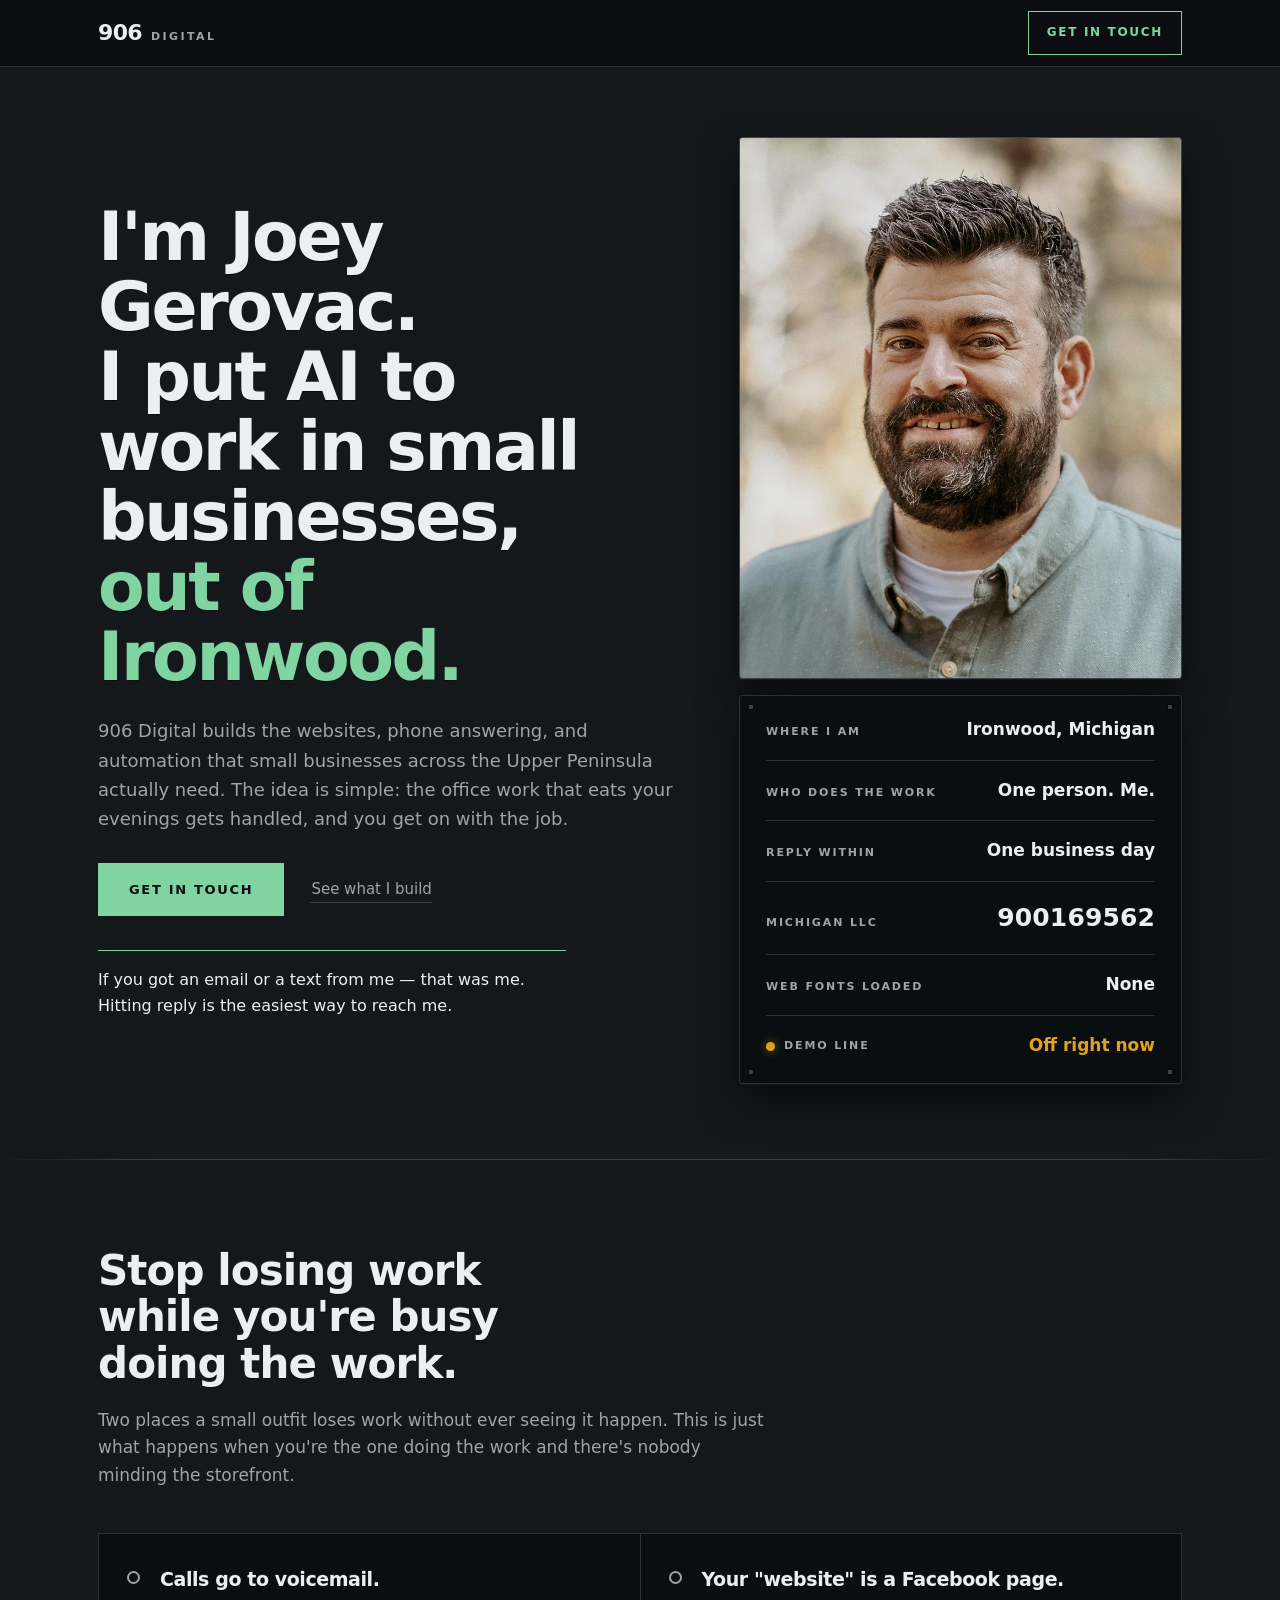
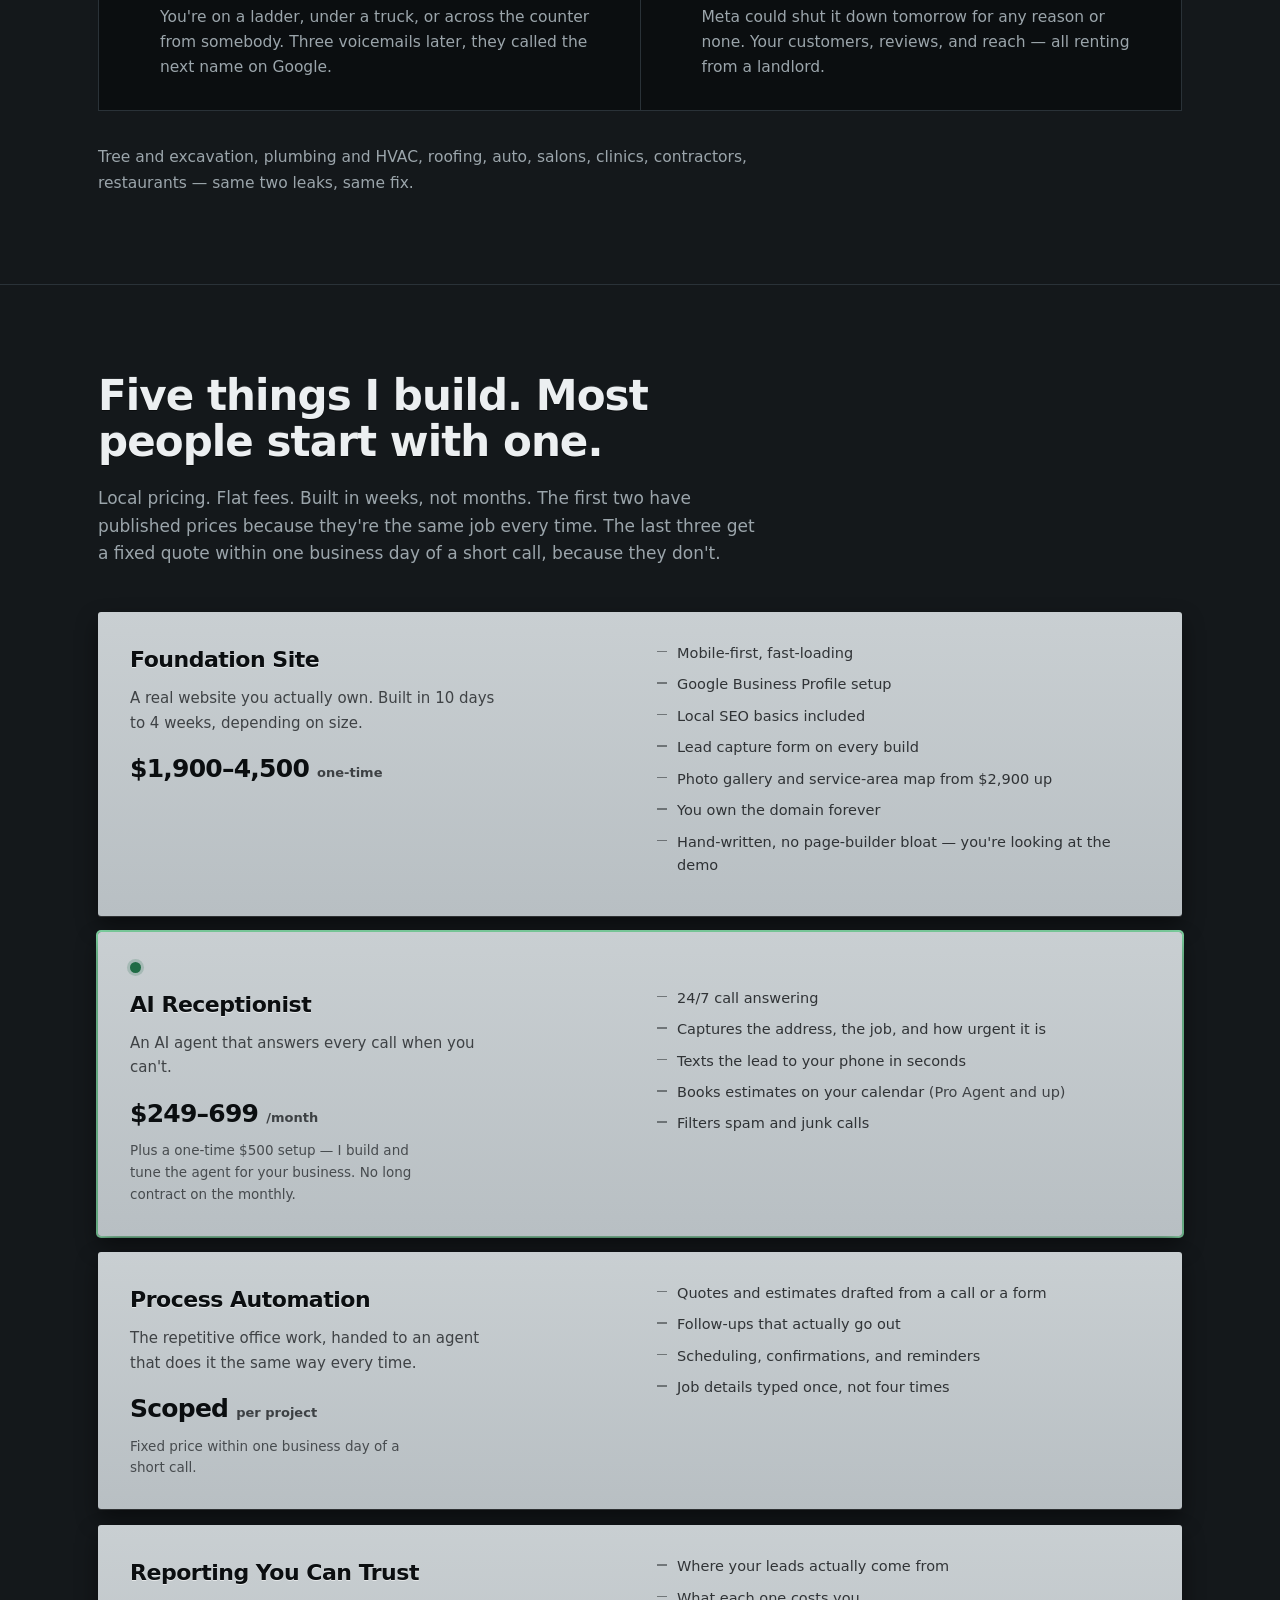
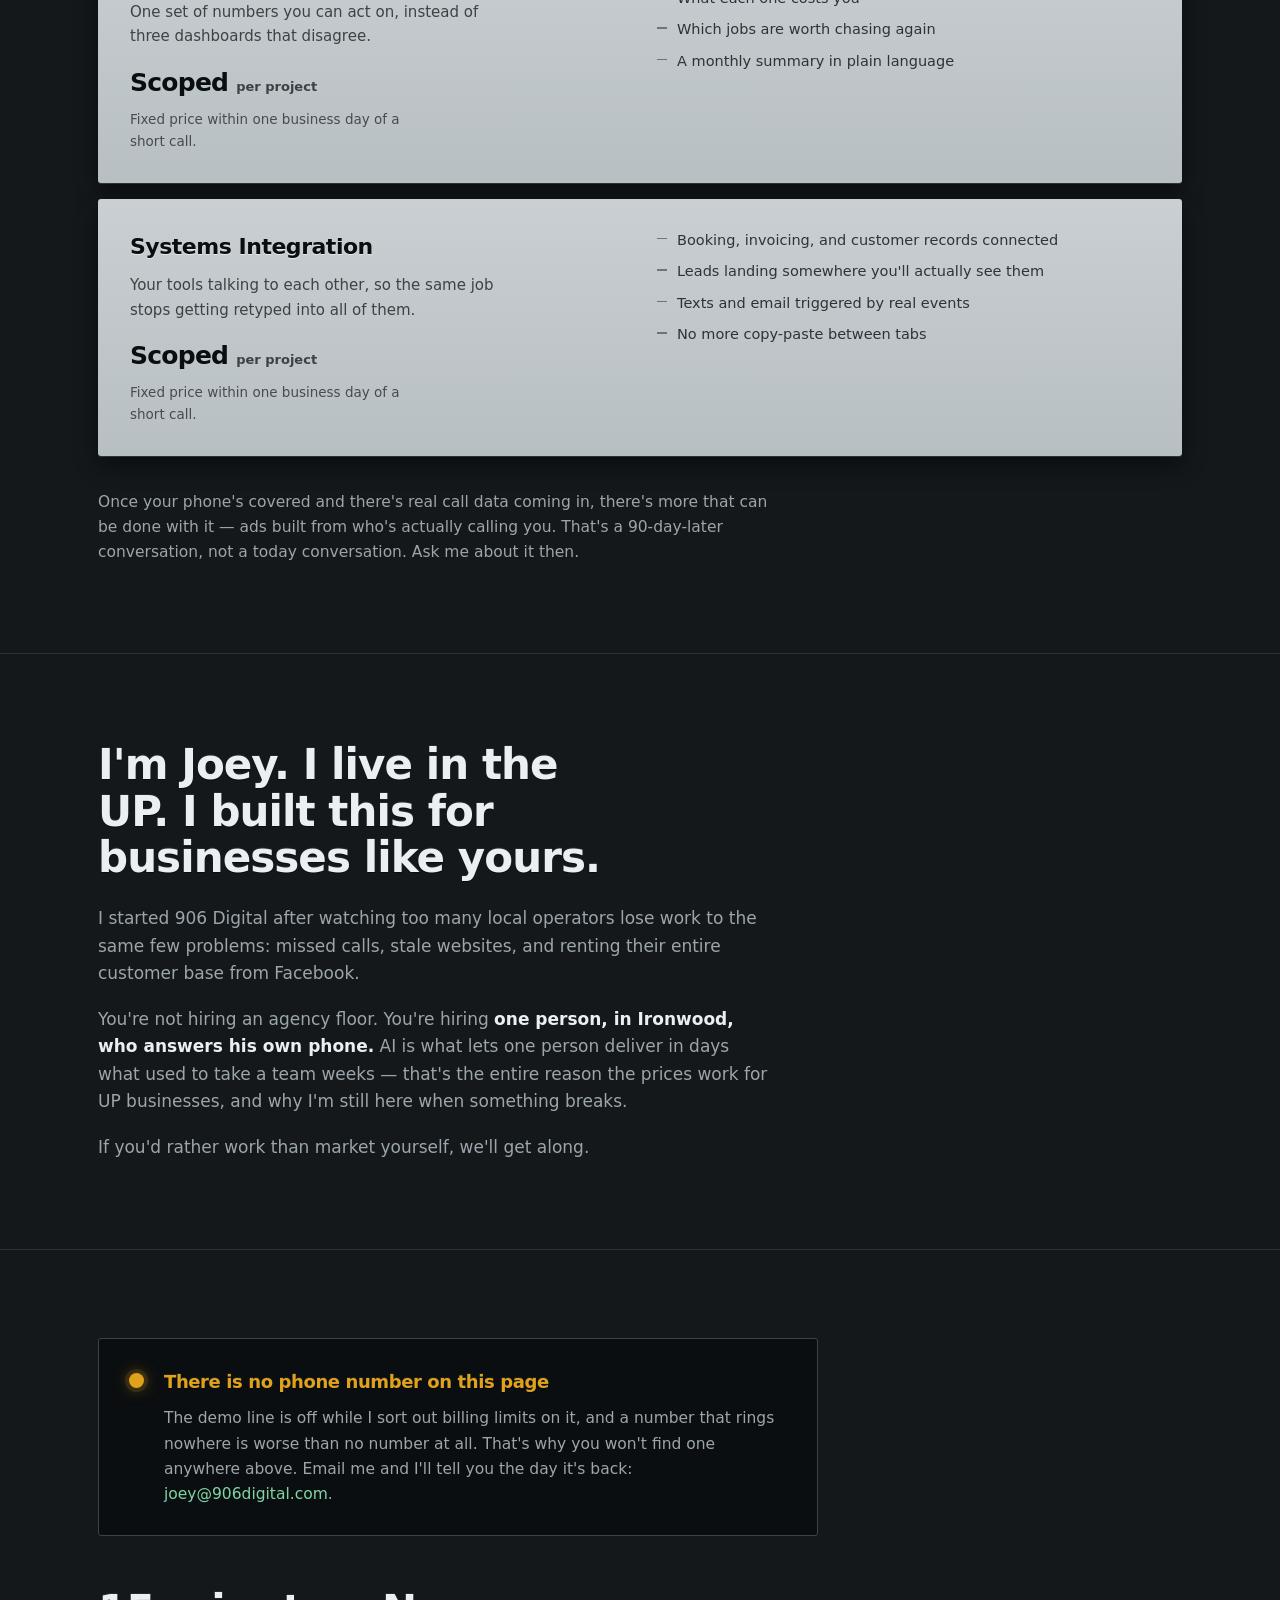
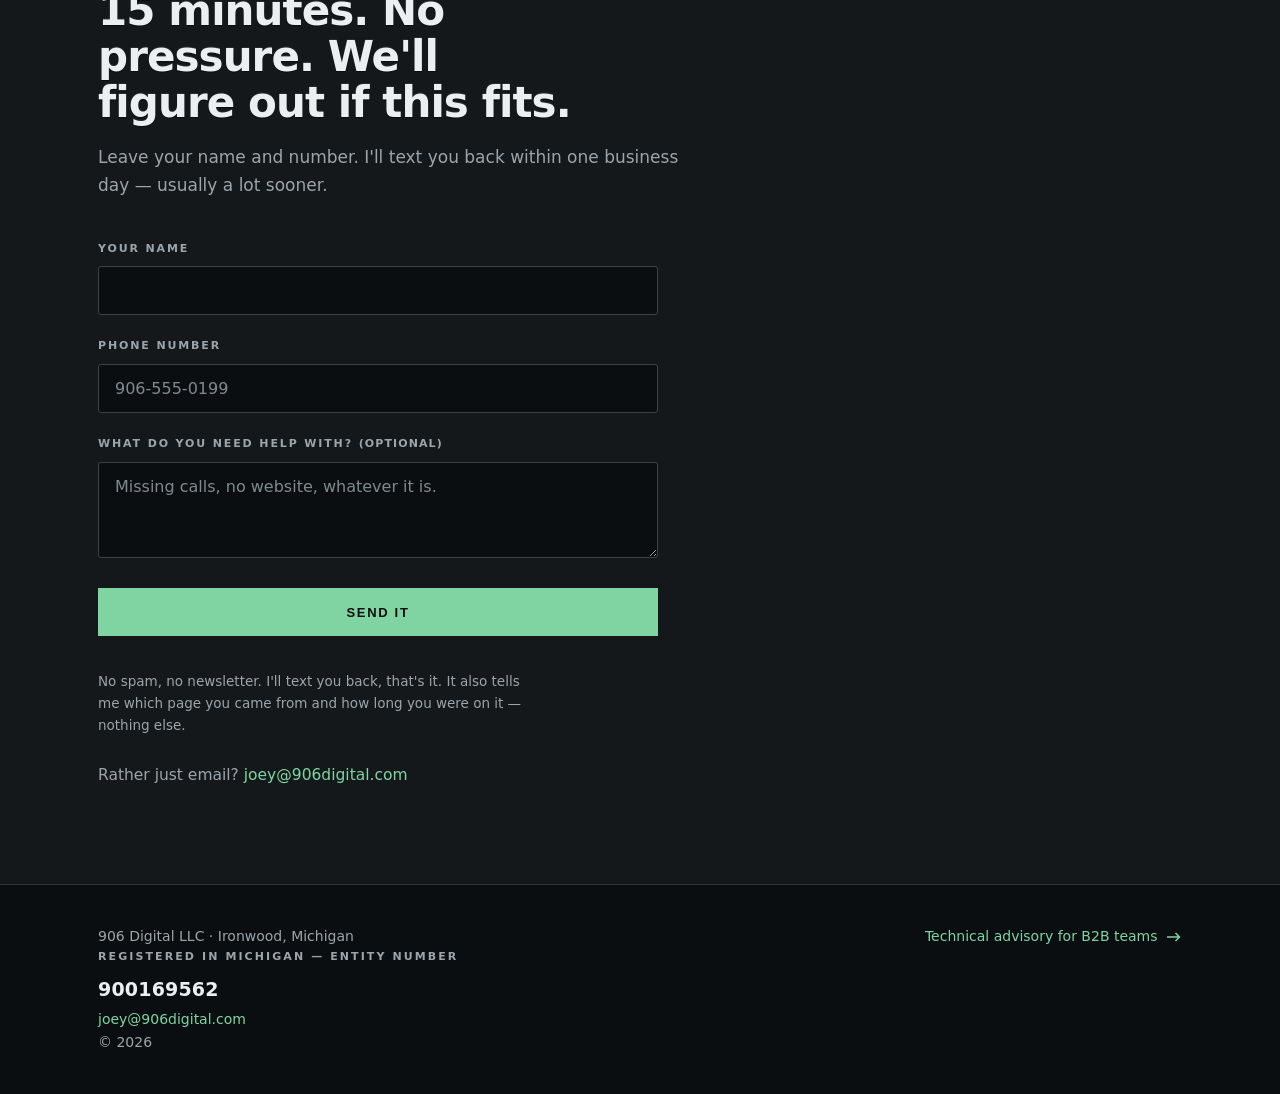
==== commit 903d0d19: "Replace the instrument cluster with a data plate Joey said the gauges read as clocks and were confus" ====
--- a/index.html
+++ b/index.html
@@ -78,7 +78,6 @@
      its computed contrast against the surface it is used on. ------------- */
   --panel:       #14181B;   /* matte panel ground */
   --face:        #0B0E10;   /* instrument face, deeper than the panel */
-  --face-2:      #191F23;   /* raised placard body */
   --lume:        #ECEFF1;   /* luminous markings. 15.9:1 on panel — primary ink */
   --lume-dim:    #9BA5AB;   /* secondary markings. 7.0:1 on panel */
   --radium:      #7FD4A2;   /* NEEDLES, live lamps, and links on panel. 10.5:1 */
@@ -93,7 +92,7 @@
   --shadow-panel: 0 1px 0 rgba(255,255,255,.04), 0 18px 40px rgba(0,0,0,.55);
   --shadow-plate: 0 1px 0 rgba(255,255,255,.14), 0 10px 22px rgba(0,0,0,.45);
 
-  --ease-damp:   cubic-bezier(.16, 1, .3, 1);   /* needle settle, exponential out */
+  --ease-damp:   cubic-bezier(.16, 1, .3, 1);   /* exponential ease-out, hover and focus only */
 }
 
 * { box-sizing: border-box; }
@@ -197,7 +196,7 @@
 .nav-cta:hover { background: var(--radium); color: var(--face); text-decoration: none; }
 
 /* ================= HERO — master placard + the six-pack ================= */
-.hero { padding: 92px 0 84px; position: relative; }
+.hero { padding: 70px 0 76px; position: relative; }
 .hero::before {
   /* panel seam, not decoration: the rail the instruments are mounted on */
   content: ""; position: absolute; left: 0; right: 0; bottom: 0; height: 1px;
@@ -211,11 +210,12 @@
    The order below keeps the button in the first screen and lets the panel's
    first row of instruments sit directly beneath it, still above the fold. */
 .hero-grid { display: flex; flex-direction: column; gap: 0; }
-.hero-grid > h1          { order: 1; }
-.hero-grid > .lead       { order: 2; }
-.hero-grid > .cta-row    { order: 3; }
-.hero-grid > .hero-media { order: 4; margin-top: 34px; }
-.hero-grid > .hero-reply { order: 5; }
+.hero-copy { display: contents; }
+.hero-grid h1          { order: 1; }
+.hero-grid .lead       { order: 2; }
+.hero-grid .cta-row    { order: 3; }
+.hero-grid .hero-media { order: 4; margin-top: 34px; }
+.hero-grid .hero-reply { order: 5; }
 h1 {
   font-size: clamp(38px, 5.4vw, 68px);
   line-height: 1.03;
@@ -277,20 +277,19 @@
   box-shadow: var(--shadow-panel);
 }
 
-.sixpack {
+/* ---- The data plate ----------------------------------------------------
+   An equipment nameplate, mounted on the panel in the same frame language as
+   the photograph above it. It replaced a six-gauge instrument cluster: the
+   dials read as clocks, and a needle pointing at "1" on a 0–4 arc is precision
+   about nothing. Same facts, read instead of decoded. */
+.dataplate {
   background: var(--face);
   border: 1px solid var(--hair);
   border-radius: var(--radius);
   box-shadow: var(--shadow-panel);
-  padding: 26px 22px 22px;
-  display: grid;
-  grid-template-columns: repeat(2, 1fr);
-  gap: 26px 18px;
+  padding: 4px 26px 8px;
   position: relative;
-}
-/* Panel fasteners: four screws at the corners, where a real instrument panel
-   carries them. Drawn as corner gradients so they cost no extra elements. */
-.sixpack {
+  /* Four fasteners, where a real panel carries them. */
   background-image:
     radial-gradient(circle at 11px 11px, var(--hair-2) 0 2.2px, #05080a 2.2px 3.1px, transparent 3.2px),
     radial-gradient(circle at calc(100% - 11px) 11px, var(--hair-2) 0 2.2px, #05080a 2.2px 3.1px, transparent 3.2px),
@@ -298,80 +297,35 @@
     radial-gradient(circle at calc(100% - 11px) calc(100% - 11px), var(--hair-2) 0 2.2px, #05080a 2.2px 3.1px, transparent 3.2px);
   background-repeat: no-repeat;
 }
-
-.gauge { text-align: center; }
-.gauge svg { width: 100%; height: auto; max-width: 118px; margin: 0 auto; display: block; }
-/* The reading lives on the placard, not on the face. A real altimeter carries
-   numerals on its rim and nothing in the middle; a text block behind a sweeping
-   needle is the thing that made the first build unreadable. */
-.gauge-readout {
-  margin-top: 11px;
-  font-size: 19px; font-weight: 800; letter-spacing: -.02em; line-height: 1.1;
-  color: var(--lume);
-}
-.gauge-readout .unit {
-  display: block; margin-top: 3px;
-  font-size: 9.5px; font-weight: 700; letter-spacing: .15em; text-transform: uppercase;
+.specs { margin: 0; padding: 0; }
+.spec-row {
+  display: grid;
+  grid-template-columns: minmax(0,1fr) auto;
+  gap: 16px;
+  align-items: baseline;
+  padding: 16px 0;
+  border-bottom: 1px solid var(--hair);
+}
+.spec-row:last-child { border-bottom: 0; }
+.spec-row dt {
+  font-size: 11px; font-weight: 700; letter-spacing: .17em; text-transform: uppercase;
   color: var(--lume-dim);
-}
-.gauge-readout.is-long { font-size: 15px; letter-spacing: -.01em; }
-.gauge-label {
-  margin-top: 8px; padding-top: 7px;
-  font-size: 9.5px; font-weight: 700; letter-spacing: .17em; text-transform: uppercase;
-  color: var(--lume-dim);
-  border-top: 1px solid var(--hair);
-}
-.dial-face { fill: var(--face); stroke: var(--hair-2); stroke-width: 1.5; }
-.dial-bezel { fill: none; stroke: var(--hair-2); stroke-width: 3; }
-/* Tick rings drawn as dashed circles — real marking, not an image. */
-.tick-minor { fill: none; stroke: var(--lume-dim); stroke-width: 5; stroke-dasharray: 1.4 6.28; opacity: .55; }
-.dial-num {
-  fill: var(--lume-dim); font-size: 9.5px; font-weight: 700;
-  text-anchor: middle; dominant-baseline: middle; font-variant-numeric: tabular-nums;
-}
-.tick-sep { stroke: var(--hair); stroke-width: 1; }
-.dial-card { fill: var(--lume); font-size: 10.5px; font-weight: 800; text-anchor: middle; dominant-baseline: middle; }
-/* The arc a real gauge is read against: the marked range that says which part of
-   the scale is the good part. */
-.arc-range { fill: none; stroke: var(--radium); stroke-width: 4; stroke-linecap: butt; }
-.arc-range.is-caution { stroke: var(--caution); }
-/* Square bezel at the dials' own diameter. Without it the drum and the
-   annunciator — both short elements — floated with ~50px of empty face above
-   them while the neighbouring dials filled their cells, and the rank stopped
-   scanning as a rank. Panels carry round and square instruments side by side;
-   what they do not carry is one instrument hanging in its cutout. */
-.instr-frame { fill: var(--face); stroke: var(--hair-2); stroke-width: 3; }
-/* A drum counter — a different instrument silhouette entirely, for a value that
-   is a registration number and not a quantity on any scale. */
-.drum-window { fill: #05080A; stroke: var(--hair-2); stroke-width: 1; }
-.drum-digit {
-  fill: var(--lume); font-size: 13px; font-weight: 800;
-  text-anchor: middle; dominant-baseline: middle; font-variant-numeric: tabular-nums;
-}
-/* An annunciator plate. Rectangular on purpose: the demo line is a lit/unlit
-   state, not a reading on a scale, and it should not look like one. */
-.annun-plate { fill: var(--face); stroke: var(--caution); stroke-width: 1.5; }
-.annun-text {
-  fill: var(--caution); font-size: 21px; font-weight: 800; letter-spacing: .09em;
-  text-anchor: middle; dominant-baseline: middle;
-}
-.needle {
-  stroke: var(--radium); stroke-width: 2.5; stroke-linecap: round;
-  transform-box: fill-box; transform-origin: 50% 100%;
-  transform: rotate(var(--sweep-from, -118deg));
-  transition: transform 1600ms var(--ease-damp);
-}
-/* The settle: needles rest off-reading until this class lands, one frame after
-   paint. The selector was accidentally split by a bad edit, which left a bare
-   .needle winning at equal specificity and killed the sweep entirely. */
-.is-settled .needle { transform: rotate(var(--sweep, 0deg)); }
-.needle-hub { fill: var(--radium); }
-
-/* The demo line is an instrument state, not a defect notice. */
-.gauge.is-caution .needle, .gauge.is-caution .needle-hub { stroke: var(--caution); fill: var(--caution); }
-.gauge.is-caution .gauge-readout { color: var(--caution); }
-.gauge.is-caution .gauge-lamp { fill: var(--caution); }
-.gauge-lamp { fill: var(--radium); }
+  display: flex; align-items: center; gap: 9px;
+}
+.spec-row dd {
+  margin: 0; text-align: right;
+  font-size: 17px; font-weight: 600; color: var(--lume);
+  font-variant-numeric: tabular-nums;
+}
+/* The one fact a scam cannot produce gets the size. */
+.spec-row.is-entity dd { font-size: 25px; font-weight: 800; letter-spacing: .005em; }
+.spec-row.is-caution dd { color: var(--caution); }
+.row-lamp {
+  width: 9px; height: 9px; border-radius: 50%;
+  background: var(--caution);
+  box-shadow: 0 0 10px rgba(224,162,26,.5);
+  flex: none;
+}
 
 /* ================= LEAKS — annunciator panel =========================== */
 .leaks { padding: 88px 0; border-bottom: 1px solid var(--hair); }
@@ -546,21 +500,20 @@
 /* ================= RESPONSIVE ========================================== */
 @media (min-width: 720px) {
   .annunciator { grid-template-columns: 1fr 1fr; }
-  .sixpack { grid-template-columns: repeat(3, 1fr); }
 }
 @media (min-width: 980px) {
   .hero-grid {
     display: grid;
-    grid-template-columns: 1.05fr .95fr;
-    grid-template-areas: "h media" "lead media" "cta media" "reply media";
-    column-gap: 54px; row-gap: 0;
-    align-content: center;
+    grid-template-columns: 1.14fr .86fr;
+    column-gap: 54px;
+    align-items: center;
   }
-  .hero-grid > h1 { grid-area: h; }
-  .hero-grid > .lead { grid-area: lead; }
-  .hero-grid > .cta-row { grid-area: cta; }
-  .hero-grid > .hero-reply { grid-area: reply; }
-  .hero-grid > .hero-media { grid-area: media; align-self: center; margin-top: 0; }
+  /* The wrapper becomes a real box again at desktop, so the text is ONE cell
+     beside the media column. While it was dissolved, the media spanned four
+     rows and its height was shared out between the paragraphs, opening a dead
+     gap after every one of them. */
+  .hero-copy { display: block; }
+  .hero-grid .hero-media { margin-top: 0; }
   .plates { gap: 16px; }
 }
 @media (max-width: 719px) {
@@ -570,10 +523,11 @@
   .leaks, .offer, .about, .final-cta { padding: 62px 0; }
 }
 
-/* Motion is one authored moment — the needles settling — and it is optional. */
+/* The page now carries no authored motion at all — the needle settle went out
+   with the instrument cluster it belonged to. What remains is hover and focus
+   transitions, and those still yield to the setting. */
 @media (prefers-reduced-motion: reduce) {
   html { scroll-behavior: auto; }
-  .needle { transition: none; transform: rotate(var(--sweep, 0deg)); }
   *, *::before, *::after { transition-duration: .01ms !important; }
 }
 </style>
@@ -628,167 +582,78 @@
 <!-- ============== HERO — master placard + the six-pack ============== -->
 <section class="hero">
   <div class="container hero-grid">
-    <h1>I'm Joey Gerovac. I put AI to work in small businesses, <em>out of Ironwood.</em></h1>
-
-    <!-- ===================== THE SIX-PACK =====================================
-         Six instruments, each owning exactly one truth a visitor can check
-         independently, and each one a DIFFERENT instrument: a compass card, two
-         graduated arc gauges with a marked good range, a drum counter, and an
-         annunciator plate. The first build shipped six identical faces separated
-         only by needle angle, with nothing to read the needle against — six
-         clocks pointing at nothing, with every fact carried by the text below.
-         A six-pack is six different faces; that difference is the whole reason
-         it is called one.
-
-         Every value is permanently true and none of them drift, which is
-         deliberate: this repo's recurring failure is facts going stale on a page
-         nobody re-reads.
-
-         THE PHOTO NOW EXISTS (2026-08-28) and sits above the panel, which is
-         what the slot always specified. It is a real photograph of Joey, graded
-         and cropped — not generated, not stock, not a stand-in. The rule that
-         governed the empty slot still governs any replacement: no illustration,
-         monogram, avatar, silhouette, stock photo, or AI-generated image may
-         ever occupy this space. A placeholder person is a fabricated person.
-
-         Source: joey-headshot-2025-09-30.jpg (800x980). The grade lifted the
-         subject ~7L while holding the background, using a focus-derived subject
-         mask — the shot was backlit, with the background nearly twice as bright
-         as the face. width/height are explicit to prevent layout shift.
-         ====================================================================== -->
+    <div class="hero-copy">
+      <h1>I'm Joey Gerovac. I put AI to work in small businesses, <em>out of Ironwood.</em></h1>
+
+      <p class="lead">
+        906 Digital builds the websites, phone answering, and automation that
+        small businesses across the Upper Peninsula actually need. The idea is
+        simple: the office work that eats your evenings gets handled, and you
+        get on with the job.
+      </p>
+      <div class="cta-row">
+        <a href="#book" class="btn btn-primary">Get in touch</a>
+        <a href="#offer" class="btn btn-link">See what I build</a>
+      </div>
+      <!-- Every visitor arrives holding an email thread — all traffic comes from
+           Joey's own outreach. PRODUCT.md ranks reply ABOVE the form. It used to be
+           the quietest element on the page, which inverted that ranking. -->
+      <p class="hero-reply">
+        If you got an email or a text from me — that was me. Hitting reply is
+        the easiest way to reach me.
+      </p>
+    </div>
+
     <div class="hero-media">
-      <img class="hero-photo" src="joey.webp" width="780" height="624"
+      <img class="hero-photo" src="joey.webp" width="800" height="980"
            alt="Joey Gerovac, who runs 906 Digital, outdoors in Ironwood, Michigan"
            loading="eager" decoding="async">
-      <div class="sixpack" id="sixpack" role="group" aria-label="Six verifiable facts about this business">
-
-        <div class="gauge" style="--sweep: 0deg;">
-          <svg viewBox="0 0 120 120" aria-hidden="true" focusable="false">
-            <circle class="dial-face" cx="60" cy="60" r="52"/>
-            <circle class="dial-bezel" cx="60" cy="60" r="55"/>
-            <circle class="tick-minor" cx="60" cy="60" r="44"/>
-            <text class="dial-card" x="60" y="30">N</text>
-            <text class="dial-card" x="90" y="60">E</text>
-            <text class="dial-card" x="60" y="90">S</text>
-            <text class="dial-card" x="30" y="60">W</text>
-            <line class="needle" x1="60" y1="60" x2="60" y2="28"/>
-            <circle class="needle-hub" cx="60" cy="60" r="3.5"/>
-          </svg>
-          <p class="gauge-readout is-long">Ironwood<span class="unit">Michigan</span></p>
-          <p class="gauge-label">Where I am</p>
-        </div>
-
-        <div class="gauge" style="--sweep: -60deg;">
-          <svg viewBox="0 0 120 120" aria-hidden="true" focusable="false">
-            <circle class="dial-face" cx="60" cy="60" r="52"/>
-            <circle class="dial-bezel" cx="60" cy="60" r="55"/>
-            <circle class="tick-minor" cx="60" cy="60" r="44"/>
-            <text class="dial-num" x="34.0" y="75.0">0</text>
-            <text class="dial-num" x="34.0" y="45.0">1</text>
-            <text class="dial-num" x="60.0" y="30.0">2</text>
-            <text class="dial-num" x="86.0" y="45.0">3</text>
-            <text class="dial-num" x="86.0" y="75.0">4</text>
-            <line class="needle" x1="60" y1="60" x2="60" y2="28"/>
-            <circle class="needle-hub" cx="60" cy="60" r="3.5"/>
-          </svg>
-          <p class="gauge-readout">1<span class="unit">Person</span></p>
-          <p class="gauge-label">The crew</p>
-        </div>
-
-        <div class="gauge" style="--sweep: -85.7deg;">
-          <svg viewBox="0 0 120 120" aria-hidden="true" focusable="false">
-            <circle class="dial-face" cx="60" cy="60" r="52"/>
-            <circle class="dial-bezel" cx="60" cy="60" r="55"/>
-            <circle class="tick-minor" cx="60" cy="60" r="44"/>
-            <path class="arc-range" d="M 23.63 81.00 A 42 42 0 0 1 18.11 56.86"/>
-            <text class="dial-num" x="34.0" y="75.0">0</text>
-            <text class="dial-num" x="30.1" y="57.8">1</text>
-            <text class="dial-num" x="51.2" y="31.3">3</text>
-            <text class="dial-num" x="83.5" y="41.3">5</text>
-            <text class="dial-num" x="86.0" y="75.0">7</text>
-            <line class="needle" x1="60" y1="60" x2="60" y2="28"/>
-            <circle class="needle-hub" cx="60" cy="60" r="3.5"/>
-          </svg>
-          <p class="gauge-readout">1<span class="unit">Business day</span></p>
-          <p class="gauge-label">Reply within</p>
-        </div>
-
-        <div class="gauge">
-          <svg viewBox="0 0 120 120" aria-hidden="true" focusable="false">
-            <rect class="instr-frame" x="7" y="7" width="106" height="106" rx="3"/>
-            <rect class="drum-window" x="14" y="46" width="92" height="28" rx="2"/>
-            <line class="tick-sep" x1="24.2" y1="46" x2="24.2" y2="74"/>
-            <line class="tick-sep" x1="34.4" y1="46" x2="34.4" y2="74"/>
-            <line class="tick-sep" x1="44.7" y1="46" x2="44.7" y2="74"/>
-            <line class="tick-sep" x1="54.9" y1="46" x2="54.9" y2="74"/>
-            <line class="tick-sep" x1="65.1" y1="46" x2="65.1" y2="74"/>
-            <line class="tick-sep" x1="75.3" y1="46" x2="75.3" y2="74"/>
-            <line class="tick-sep" x1="85.6" y1="46" x2="85.6" y2="74"/>
-            <line class="tick-sep" x1="95.8" y1="46" x2="95.8" y2="74"/>
-            <text class="drum-digit" x="19.1" y="61">9</text>
-            <text class="drum-digit" x="29.3" y="61">0</text>
-            <text class="drum-digit" x="39.6" y="61">0</text>
-            <text class="drum-digit" x="49.8" y="61">1</text>
-            <text class="drum-digit" x="60.0" y="61">6</text>
-            <text class="drum-digit" x="70.2" y="61">9</text>
-            <text class="drum-digit" x="80.4" y="61">5</text>
-            <text class="drum-digit" x="90.7" y="61">6</text>
-            <text class="drum-digit" x="100.9" y="61">2</text>
-          </svg>
-          <p class="gauge-readout is-long">Michigan LLC<span class="unit">Registered entity</span></p>
-          <p class="gauge-label">Entity ID</p>
-        </div>
-
-        <div class="gauge" style="--sweep: -120deg;">
-          <svg viewBox="0 0 120 120" aria-hidden="true" focusable="false">
-            <circle class="dial-face" cx="60" cy="60" r="52"/>
-            <circle class="dial-bezel" cx="60" cy="60" r="55"/>
-            <circle class="tick-minor" cx="60" cy="60" r="44"/>
-            <path class="arc-range" d="M 23.63 81.00 A 42 42 0 0 1 18.23 64.39"/>
-            <text class="dial-num" x="34.0" y="75.0">0</text>
-            <text class="dial-num" x="60.0" y="30.0">5</text>
-            <text class="dial-num" x="86.0" y="75.0">10</text>
-            <line class="needle" x1="60" y1="60" x2="60" y2="28"/>
-            <circle class="needle-hub" cx="60" cy="60" r="3.5"/>
-          </svg>
-          <p class="gauge-readout">0<span class="unit">Downloaded</span></p>
-          <p class="gauge-label">Web fonts</p>
-        </div>
-
-        <!-- The demo line is a lit/unlit state, not a reading on a scale, so it
-             gets an annunciator plate rather than a dial. Amber appears here and
-             in the caution panel below, and nowhere else on the page. -->
-        <div class="gauge is-caution">
-          <svg viewBox="0 0 120 120" aria-hidden="true" focusable="false">
-            <rect class="instr-frame" x="7" y="7" width="106" height="106" rx="3"/>
-            <rect class="annun-plate" x="14" y="42" width="92" height="36" rx="2"/>
-            <circle class="gauge-lamp" cx="31" cy="60" r="5"/>
-            <text class="annun-text" x="70" y="61">OFF</text>
-          </svg>
-          <p class="gauge-readout is-long">No number<span class="unit">Anywhere on this page</span></p>
-          <p class="gauge-label">Demo line</p>
-        </div>
-
+      <!-- ===================== THE DATA PLATE ===================================
+           This replaced a six-gauge instrument panel on 2026-08-28, after Joey
+           said the dials read as clocks and were confusing. He was right, and so
+           was the finish reviewer, which flagged the same thing on its first pass.
+           My earlier fix — differentiating the instruments and adding graduated
+           scales — treated the symptom.
+
+           The real fault: a needle pointing at "1" on a 0–4 arc is precision
+           about nothing. There is no scale. Nobody measures a crew of one against
+           a maximum of four. It was decoration wearing the costume of data, and
+           it made a visitor decode a fact they should simply be able to read.
+
+           Same six facts, same panel world — an equipment data plate instead of
+           an instrument cluster. Every value here is permanently true and none of
+           them drift, which is deliberate: this repo's recurring failure is facts
+           going stale on a page nobody re-reads.
+           ==================================================================== -->
+      <div class="dataplate" role="group" aria-label="Six things you can check about this business">
+        <dl class="specs">
+          <div class="spec-row">
+            <dt>Where I am</dt>
+            <dd>Ironwood, Michigan</dd>
+          </div>
+          <div class="spec-row">
+            <dt>Who does the work</dt>
+            <dd>One person. Me.</dd>
+          </div>
+          <div class="spec-row">
+            <dt>Reply within</dt>
+            <dd>One business day</dd>
+          </div>
+          <div class="spec-row is-entity">
+            <dt>Michigan LLC</dt>
+            <dd>900169562</dd>
+          </div>
+          <div class="spec-row">
+            <dt>Web fonts loaded</dt>
+            <dd>None</dd>
+          </div>
+          <div class="spec-row is-caution">
+            <dt><span class="row-lamp" aria-hidden="true"></span>Demo line</dt>
+            <dd>Off right now</dd>
+          </div>
+        </dl>
       </div>
     </div>
-
-    <p class="lead">
-      906 Digital builds the websites, phone answering, and automation that
-      small businesses across the Upper Peninsula actually need. The idea is
-      simple: the office work that eats your evenings gets handled, and you
-      get on with the job.
-    </p>
-    <div class="cta-row">
-      <a href="#book" class="btn btn-primary">Get in touch</a>
-      <a href="#offer" class="btn btn-link">See what I build</a>
-    </div>
-    <!-- Every visitor arrives holding an email thread — all traffic comes from
-         Joey's own outreach. PRODUCT.md ranks reply ABOVE the form. It used to be
-         the quietest element on the page, which inverted that ranking. -->
-    <p class="hero-reply">
-      If you got an email or a text from me — that was me. Hitting reply is
-      the easiest way to reach me.
-    </p>
   </div>
 </section>
 
@@ -1139,17 +1004,6 @@
 <script>
   document.getElementById('year').textContent = new Date().getFullYear();
 
-  /* The panel's one authored moment: the needles sweep from their rest stop to
-     their reading, damped, once, on load. Everything is already legible before
-     it runs — the settle is confirmation, not a reveal. Honours reduced-motion
-     through the stylesheet, which pins the needles at their final angle. */
-  (function () {
-    var panel = document.getElementById('sixpack');
-    if (!panel) return;
-    requestAnimationFrame(function () {
-      requestAnimationFrame(function () { panel.classList.add('is-settled'); });
-    });
-  })();
 </script>
 
 <script>
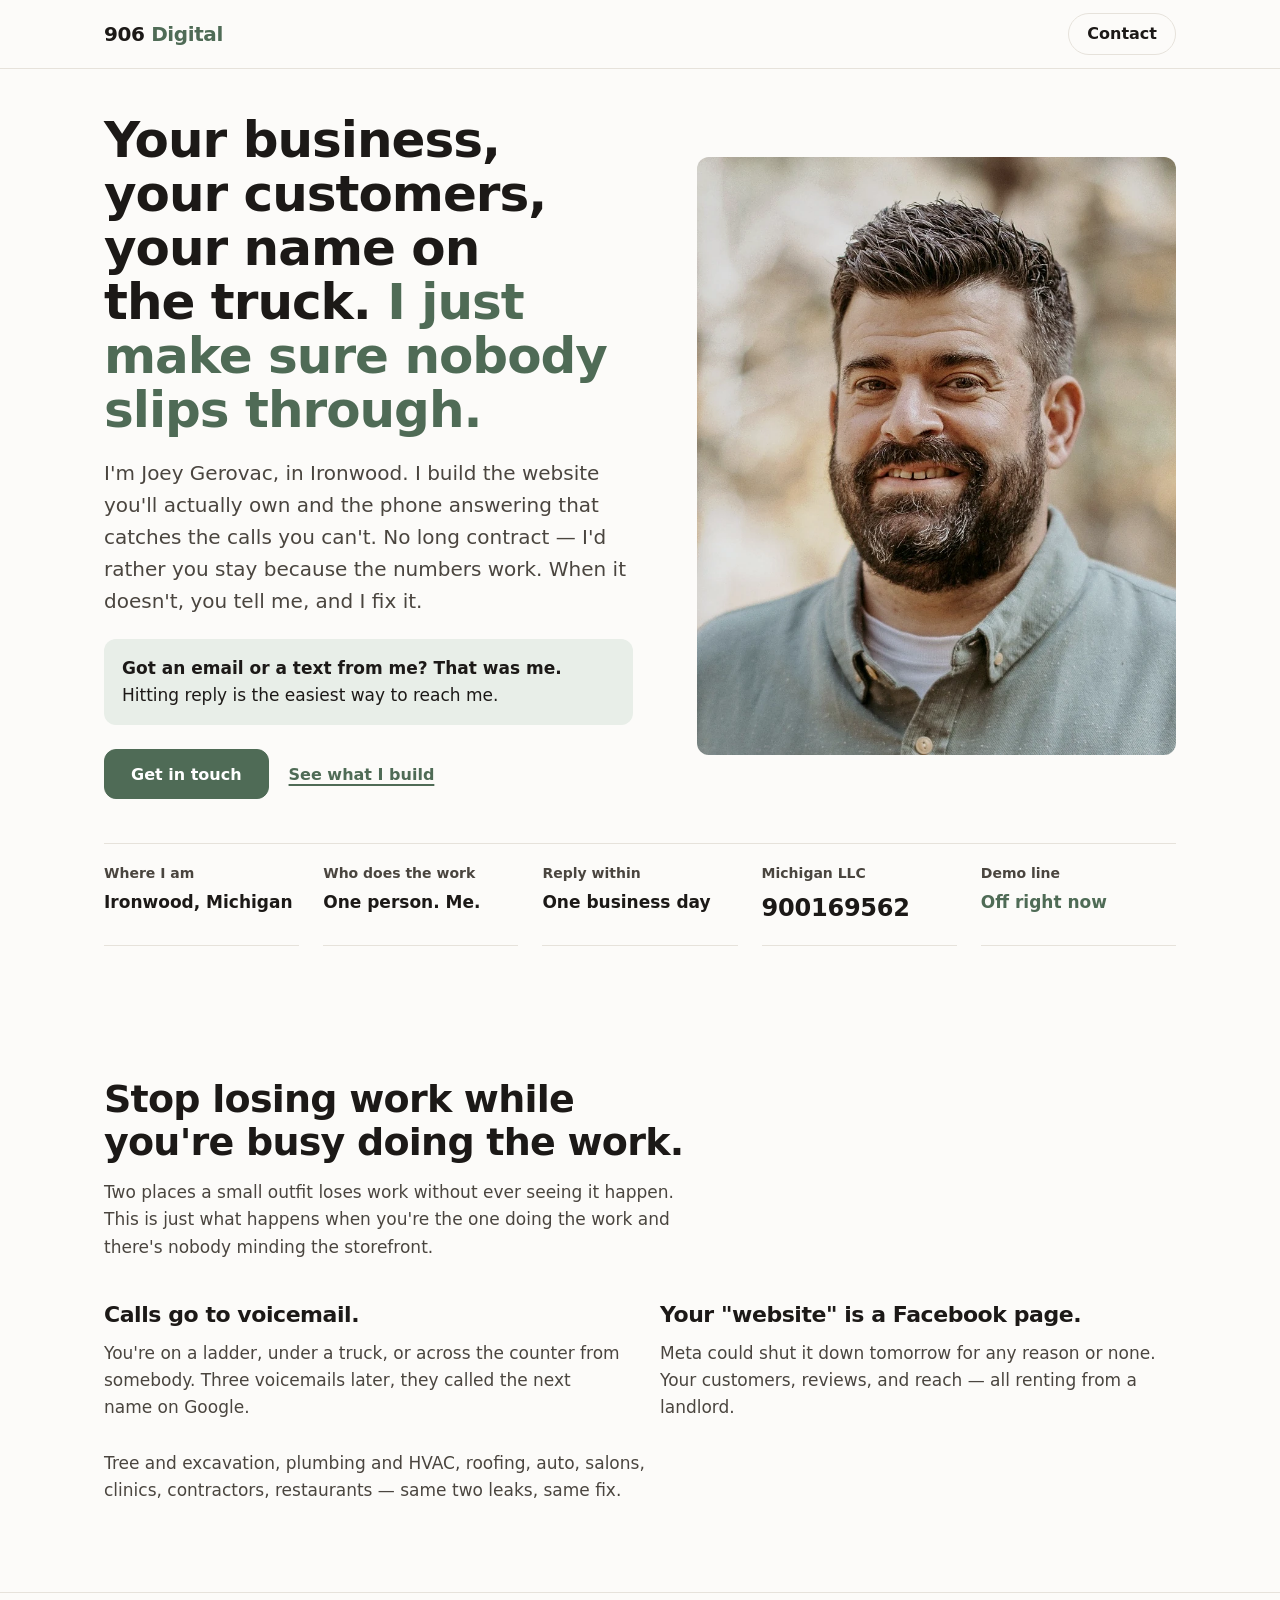
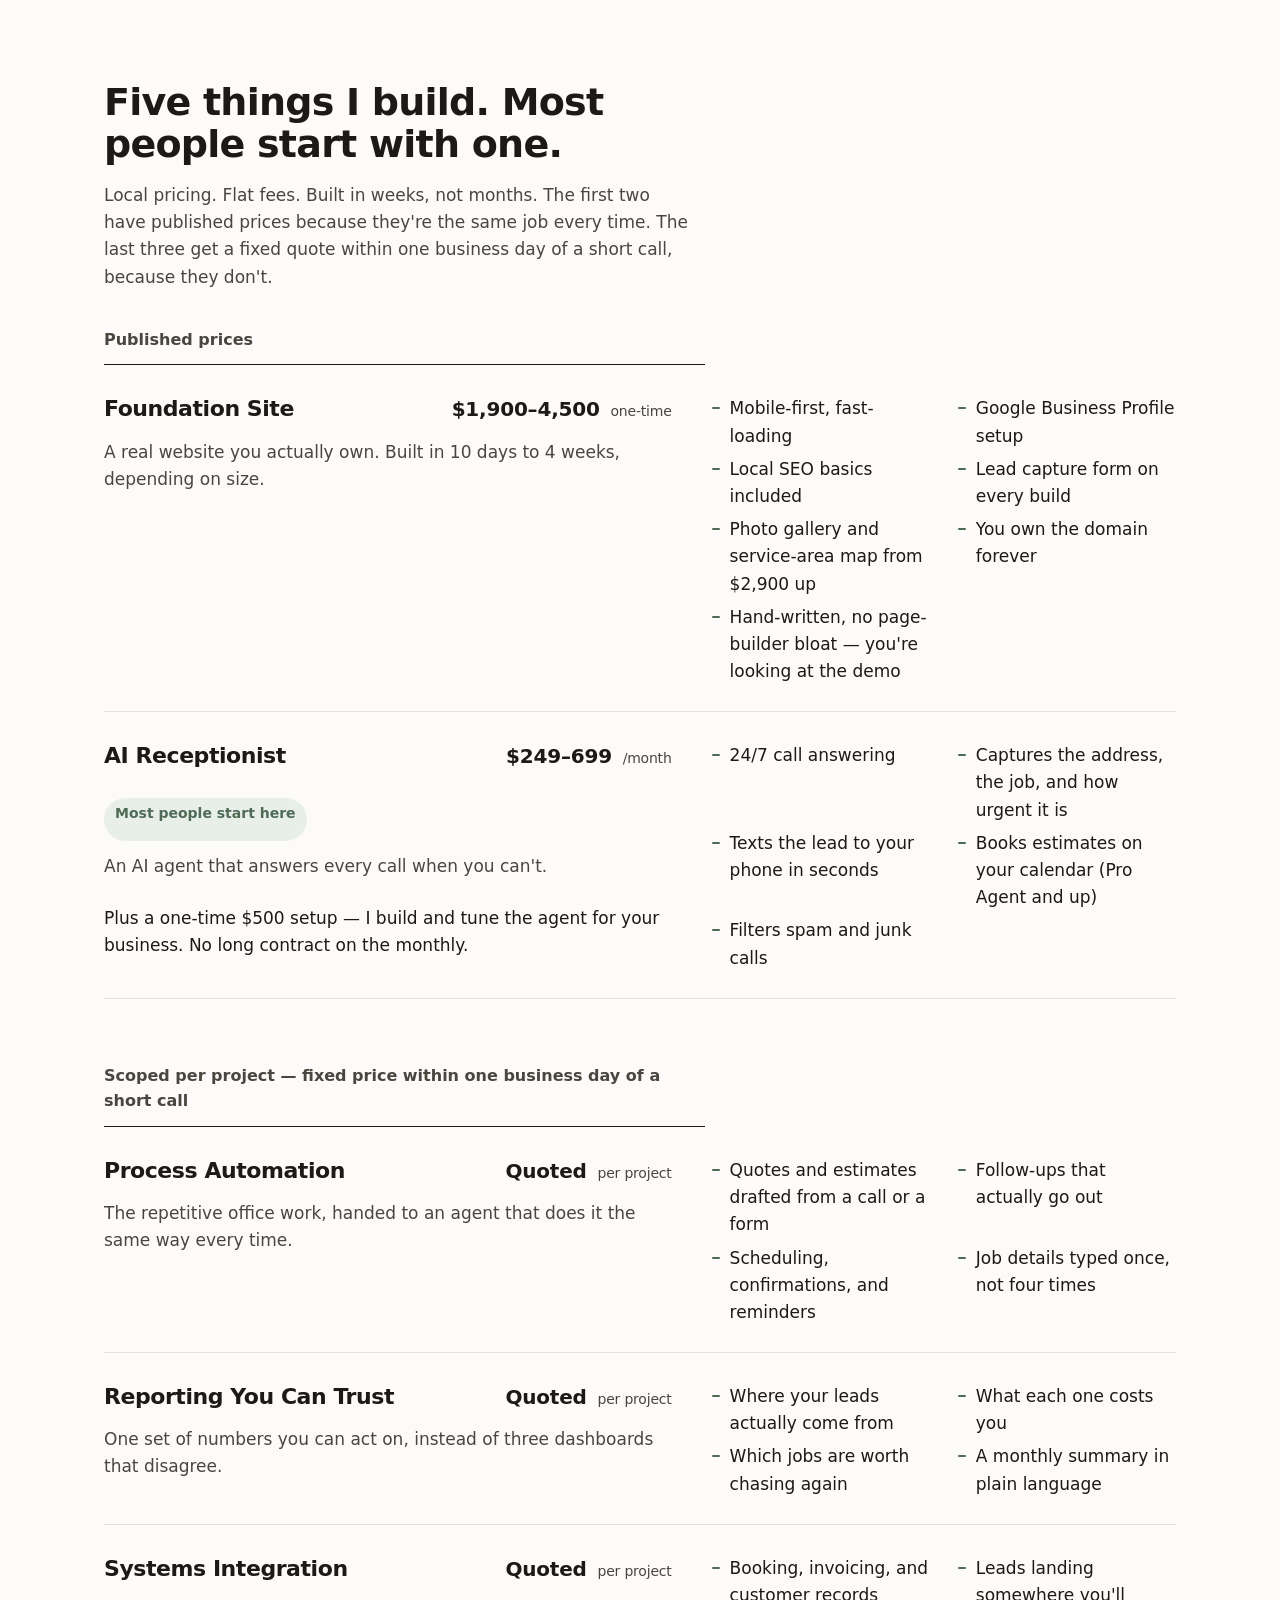
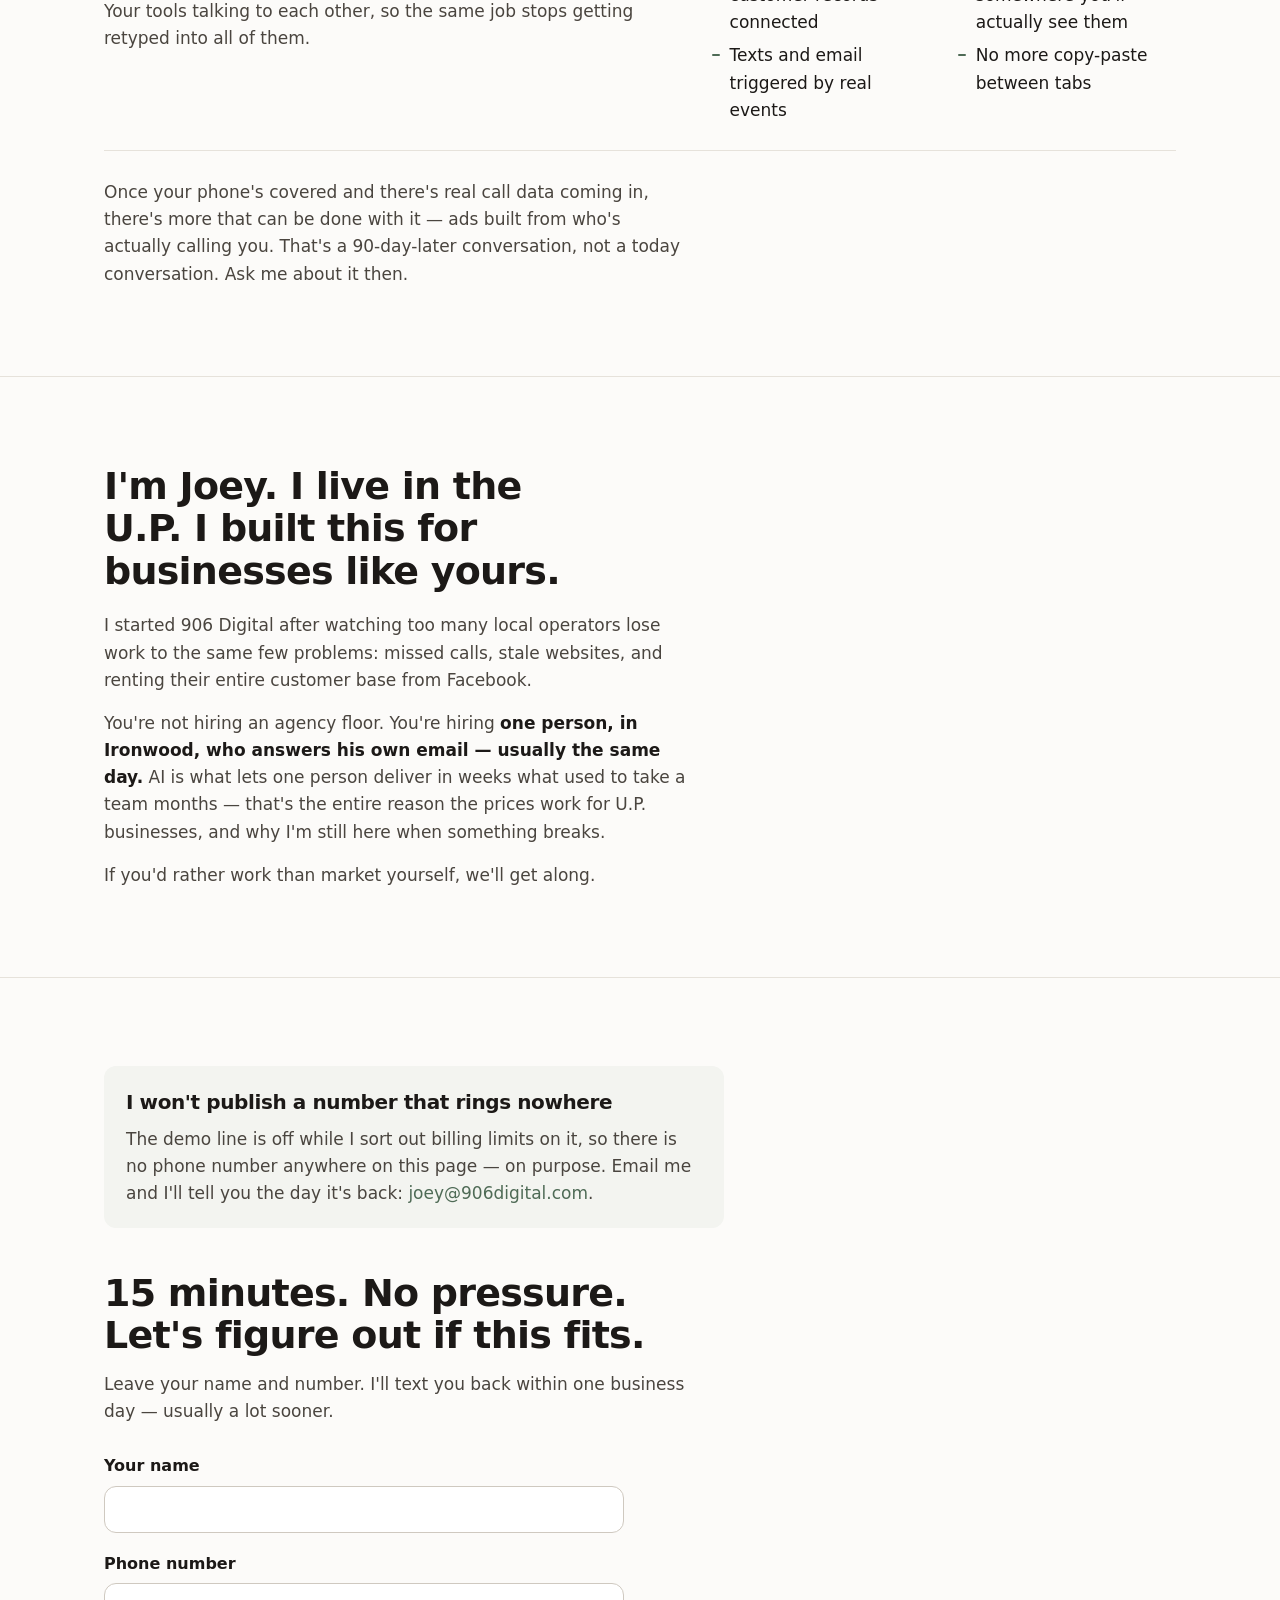
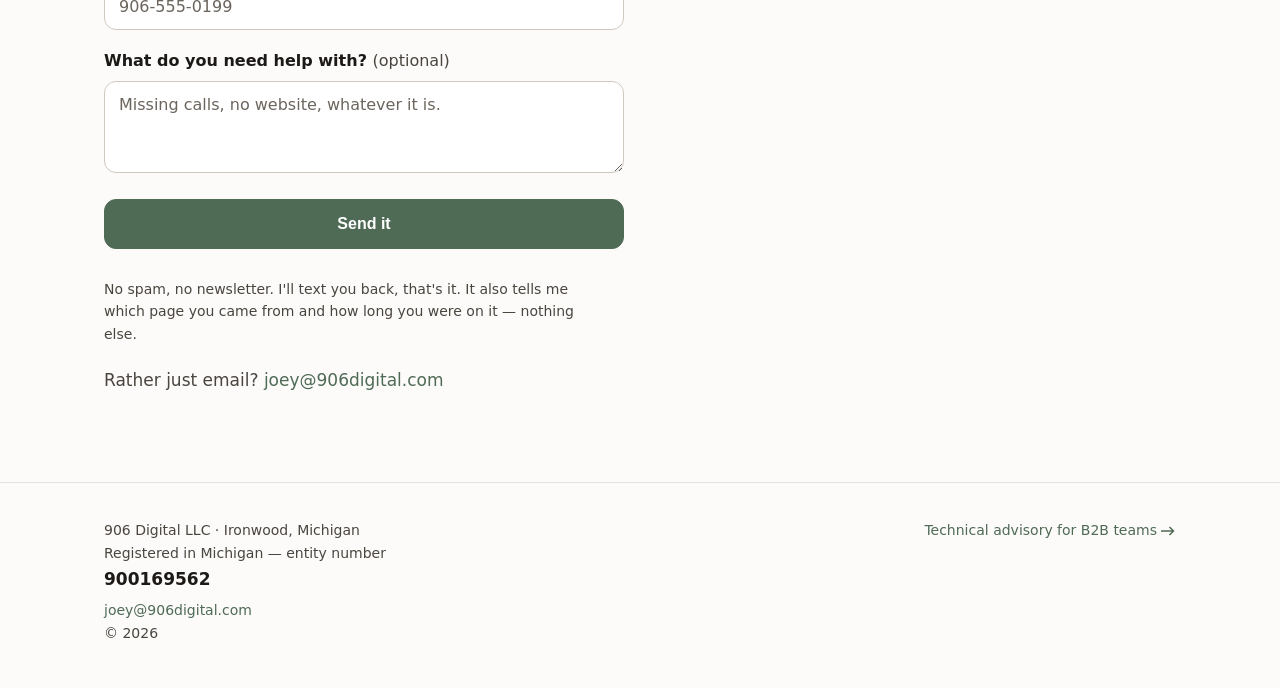
==== commit bf37afbe: "Rebuild the home page as a warm, light, photo-led page Third visual world in a day, and the first th" ====
--- a/index.html
+++ b/index.html
@@ -4,8 +4,8 @@
 <meta charset="utf-8" />
 <meta name="viewport" content="width=device-width, initial-scale=1" />
 <title>906 Digital — AI &amp; Websites for Upper Peninsula Small Business</title>
-<meta name="description" content="906 Digital puts AI to work in Upper Peninsula small businesses — websites, phone answering, automation, reporting, and integration. One person, in Ironwood. Flat prices." />
-<meta name="theme-color" content="#14181B" />
+<meta name="description" content="Websites, phone answering, and automation for small businesses across the Upper Peninsula. One person, in Ironwood, who does the work himself. Flat prices." />
+<meta name="theme-color" content="#FCFBF9" />
 <link rel="canonical" href="https://906digital.com/" />
 
 <!-- Open Graph -->
@@ -58,501 +58,179 @@
 }
 </script>
 
-<!-- No web font is loaded. The stack keeps Inter first (it renders if the visitor
-     already has it) and falls through to the platform UI font. Dropping the Google
-     Fonts stylesheet removed the only render-blocking third-party request on the
-     page. Do not re-add one.
-
-     NOTE FOR DESIGN WORK: the craft floor for this visual world calls for a
-     self-hosted display face whose character matches the panel lettering. This
-     project's brief forbids any font download, and a pinned brief outranks the
-     floor. The display voice is therefore built from weight, tracking, and
-     tabular numerals rather than from a sourced face. This is a known, accepted
-     deviation — not an oversight. -->
+<!-- No web font is loaded. The stack is the platform's own UI face (SF on Apple,
+     Segoe on Windows, Roboto on Android). Nothing is downloaded. Dropping the
+     Google Fonts stylesheet removed the only render-blocking third-party request
+     on the page. Do not re-add one. -->
 
 <style>
 :root {
-  /* ---- NIGHT INSTRUMENT PANEL -------------------------------------------
-     Colour is confined to needles and lamps. The reading field stays
-     luminous white on panel and is never tinted. Every value below carries
-     its computed contrast against the surface it is used on. ------------- */
-  --panel:       #14181B;   /* matte panel ground */
-  --face:        #0B0E10;   /* instrument face, deeper than the panel */
-  --lume:        #ECEFF1;   /* luminous markings. 15.9:1 on panel — primary ink */
-  --lume-dim:    #9BA5AB;   /* secondary markings. 7.0:1 on panel */
-  --radium:      #7FD4A2;   /* NEEDLES, live lamps, and links on panel. 10.5:1 */
-  --caution:     #E0A21A;   /* caution lamp ONLY. 7.8:1 on panel */
-  --plate:       #C9CFD2;   /* brushed placard plate — carries dark text */
-  --plate-ink:   #0B0E10;   /* on --plate: 13.4:1 */
-  --hair:        #2A3238;   /* hairline rule work */
-  --hair-2:      #39434A;   /* brighter hairline, bezels */
-
-  --container:   1140px;
-  --radius:      3px;       /* panels are cut, not rounded. 3px is a machined edge */
-  --shadow-panel: 0 1px 0 rgba(255,255,255,.04), 0 18px 40px rgba(0,0,0,.55);
-  --shadow-plate: 0 1px 0 rgba(255,255,255,.14), 0 10px 22px rgba(0,0,0,.45);
-
-  --ease-damp:   cubic-bezier(.16, 1, .3, 1);   /* exponential ease-out, hover and focus only */
+  /* ---- MODERN, WARM, BUILT AROUND THE PHOTOGRAPH ----------------------------
+     The palette is sampled from the portrait: the sage of the work shirt, the
+     warm near-black of the beard, the off-white of the tee. No metaphor. Every
+     word is set in full ink or a warm secondary that still clears 8:1; the one
+     accent means "mine" — the button, links, and the phrase in the headline. */
+  --bg:        #FCFBF9;   /* off-white, warmer than #fff, cleaner than cream */
+  --surface:   #F3F4F0;   /* one quiet surface for the facts strip and callouts */
+  --sage-soft: #E8EEE8;   /* the reply callout and the "start here" mark */
+  --ink:       #1C1917;   /* 17:1 on bg */
+  --ink-2:     #4A453F;   /* secondary copy. 9.2:1 on bg — never below 7 */
+  --hair:      #E6E2DB;   /* dividers only */
+  --sage:      #4F6B56;   /* accent. 5.6:1 on bg as text; white on it 5.9:1 */
+  --sans: -apple-system, BlinkMacSystemFont, "Segoe UI", system-ui, "Helvetica Neue", Arial, sans-serif;
+  --container: 1120px;
+  --r: 12px;
+  --measure: 54ch;
 }
-
 * { box-sizing: border-box; }
 html, body { margin: 0; padding: 0; }
-html { scroll-behavior: smooth; }
-
-body {
-  font-family: 'Inter', -apple-system, BlinkMacSystemFont, system-ui, sans-serif;
-  font-size: 17px;
-  line-height: 1.62;
-  color: var(--lume);
-  background: var(--panel);
-  -webkit-font-smoothing: antialiased;
-}
-
-/* ---- Browser surfaces. The parts not drawn still carry the panel. ------- */
-::selection { background: var(--radium); color: var(--face); }
-:root { accent-color: var(--radium); caret-color: var(--radium); }
-* { scrollbar-color: var(--hair-2) var(--face); scrollbar-width: thin; }
-::-webkit-scrollbar { width: 11px; height: 11px; }
-::-webkit-scrollbar-track { background: var(--face); }
-::-webkit-scrollbar-thumb { background: var(--hair-2); border: 3px solid var(--face); }
-::-webkit-scrollbar-thumb:hover { background: var(--lume-dim); }
-
-a { color: var(--radium); text-decoration: none; text-underline-offset: 3px; }
-a:hover { text-decoration: underline; }
-
-:where(a, button, input, textarea, [tabindex]):focus-visible {
-  outline: 2px solid var(--radium);
-  outline-offset: 3px;
-}
-
+html { scroll-behavior: smooth; scroll-padding-top: 84px; }
+body { font-family: var(--sans); font-size: 17px; line-height: 1.6; color: var(--ink); background: var(--bg); -webkit-font-smoothing: antialiased; }
+::selection { background: var(--sage); color: #fff; }
+:root { accent-color: var(--sage); caret-color: var(--sage); }
+* { scrollbar-color: #B8B2A8 var(--bg); scrollbar-width: thin; }
+a { color: var(--sage); text-decoration: none; }
+a:hover { text-decoration: underline; text-underline-offset: 3px; }
+:where(a, button, input, textarea, [tabindex]):focus-visible { outline: 2px solid var(--sage); outline-offset: 3px; }
 img { max-width: 100%; display: block; }
-.sr-only {
-  position: absolute; width: 1px; height: 1px; overflow: hidden;
-  clip: rect(0 0 0 0); clip-path: inset(50%); white-space: nowrap;
-}
-
-.container { max-width: var(--container); margin: 0 auto; padding: 0 28px; }
-
-h1, h2, h3 {
-  margin: 0; text-wrap: balance; letter-spacing: -.022em;
-  font-variant-numeric: tabular-nums;
-  /* Engraved, not embossed. A cut edge on a dark panel catches light on its top
-     lip and drops shadow below it; the first attempt used black at zero blur on
-     both grounds, which rendered as nothing on the panel and as embossing on the
-     light plates. Each ground now gets the direction its own lighting implies. */
-  text-shadow: 0 -1px 0 rgba(236,239,241,.09), 0 1px 0 rgba(0,0,0,.5);
-}
 p { margin: 0; }
-
-/* Placard lettering — the panel's label voice. Used for instrument labels and
-   plate designations, never as a kicker above a heading. */
-.placard {
-  font-size: 11px;
-  font-weight: 700;
-  letter-spacing: .19em;
-  text-transform: uppercase;
-  color: var(--lume-dim);
-  font-variant-numeric: tabular-nums;
-}
-
-/* Every numeral on this page is an instrument readout. */
-.num, .readout, .price { font-variant-numeric: tabular-nums; }
-
-.skip-link {
-  position: absolute; left: -9999px; top: 0; z-index: 100;
-  background: var(--radium); color: var(--face);
-  padding: 12px 20px; font-weight: 700;
-}
+h1, h2, h3 { margin: 0; font-weight: 700; letter-spacing: -.02em; text-wrap: balance; }
+.wrap { max-width: var(--container); margin: 0 auto; padding: 0 24px; }
+.skip-link { position: absolute; left: -9999px; top: 0; z-index: 100; background: var(--ink); color: #fff; padding: 12px 20px; font-weight: 600; }
 .skip-link:focus { left: 0; }
 
-/* ================= HEADER — the panel's top rail ======================== */
-.site-header {
-  position: sticky; top: 0; z-index: 50;
-  background: rgba(11,14,16,.92);
-  backdrop-filter: blur(8px);
-  border-bottom: 1px solid var(--hair);
-}
-.site-header .container {
-  display: flex; align-items: center; justify-content: space-between;
-  height: 66px;
-}
-.logo { display: flex; align-items: baseline; gap: 9px; color: var(--lume); }
+/* ================= HEADER ================= */
+.site-header { position: sticky; top: 0; z-index: 50; background: rgba(252,251,249,.92); backdrop-filter: blur(10px); border-bottom: 1px solid var(--hair); }
+.site-header .wrap { display: flex; align-items: center; justify-content: space-between; height: 68px; }
+.logo { font-weight: 700; font-size: 20px; letter-spacing: -.02em; color: var(--ink); }
+.logo span { color: var(--sage); }
 .logo:hover { text-decoration: none; }
-.logo .num {
-  font-size: 22px; font-weight: 800; letter-spacing: -.03em;
-}
-.logo .word {
-  font-size: 11px; font-weight: 700; letter-spacing: .22em;
-  text-transform: uppercase; color: var(--lume-dim);
-}
-.nav-cta {
-  font-size: 12px; font-weight: 700; letter-spacing: .14em; text-transform: uppercase;
-  color: var(--radium);
-  border: 1px solid var(--radium);
-  padding: 10px 18px;
-  min-height: 44px; display: inline-flex; align-items: center;
-  transition: background .18s var(--ease-damp), color .18s var(--ease-damp);
-}
-.nav-cta:hover { background: var(--radium); color: var(--face); text-decoration: none; }
-
-/* ================= HERO — master placard + the six-pack ================= */
-.hero { padding: 70px 0 76px; position: relative; }
-.hero::before {
-  /* panel seam, not decoration: the rail the instruments are mounted on */
-  content: ""; position: absolute; left: 0; right: 0; bottom: 0; height: 1px;
-  background: linear-gradient(90deg, transparent, var(--hair-2) 12%, var(--hair-2) 88%, transparent);
-}
-/* Mobile order has to satisfy two things at once, and an earlier pass traded one
-   for the other. The STORY is a phone outdoors in daylight, so an instrument must
-   exist in the first viewport — but this is a conversion page, so the primary
-   action cannot be pushed below it. Panel-before-lead put the whole six-gauge
-   rank between the headline and the button and shipped the CTA to y≈1230.
-   The order below keeps the button in the first screen and lets the panel's
-   first row of instruments sit directly beneath it, still above the fold. */
-.hero-grid { display: flex; flex-direction: column; gap: 0; }
-.hero-copy { display: contents; }
-.hero-grid h1          { order: 1; }
-.hero-grid .lead       { order: 2; }
-.hero-grid .cta-row    { order: 3; }
-.hero-grid .hero-media { order: 4; margin-top: 34px; }
-.hero-grid .hero-reply { order: 5; }
-h1 {
-  font-size: clamp(38px, 5.4vw, 68px);
-  line-height: 1.03;
-  font-weight: 800;
-  letter-spacing: -.035em;
-  max-width: 15ch;
-}
-/* The one fact that clears the scam question breaks the grid rather than
-   sitting politely inside it. "out of Ironwood" is the town, lit. */
-h1 em {
-  font-style: normal;
-  color: var(--radium);
-  display: block;
-}
-.lead {
-  margin-top: 24px; max-width: 56ch;
-  font-size: 18px; color: var(--lume-dim);
-}
-.cta-row { margin-top: 30px; display: flex; align-items: center; gap: 26px; flex-wrap: wrap; }
-
-.btn {
-  display: inline-flex; align-items: center; justify-content: center;
-  font-size: 13px; font-weight: 700; letter-spacing: .13em; text-transform: uppercase;
-  padding: 15px 30px; min-height: 48px;
-  border: 1px solid transparent;
-  transition: background .18s var(--ease-damp), color .18s var(--ease-damp), border-color .18s var(--ease-damp);
-}
-.btn-primary { background: var(--radium); color: var(--face); }
-.btn-primary:hover { background: var(--lume); text-decoration: none; }
-.btn-link {
-  color: var(--lume-dim); padding: 0; min-height: 0; text-transform: none;
-  font-size: 15px; font-weight: 500; letter-spacing: 0;
-  border-bottom: 1px solid var(--hair-2);
-}
-.btn-link:hover { color: var(--lume); text-decoration: none; border-color: var(--lume); }
-
-/* The primary success action per PRODUCT.md is the reply, not the form. It gets
-   structure instead of volume: a lit rule, the panel's own marking colour. */
-/* A lit hairline across the top, in the panel's own rule vocabulary. This used
-   to be a 2px radium border-left — the most generic device in the dark-landing
-   category, sitting in the one viewport that cannot afford to look generic. */
-.hero-reply {
-  margin-top: 34px; max-width: 46ch;
-  padding-top: 16px;
-  border-top: 1px solid var(--radium);
-  color: var(--lume);
-  font-size: 16px;
-}
-
-/* ---- The six-pack ------------------------------------------------------ */
-/* Mounted on the panel in the instruments' own frame language: same hairline,
-   same machined corner, same elevation. It is a photograph on a panel, not a
-   card floating above one. */
-.hero-photo {
-  width: 100%; height: auto; display: block;
-  margin-bottom: 16px;
-  border: 1px solid var(--hair-2);
-  border-radius: var(--radius);
-  box-shadow: var(--shadow-panel);
-}
-
-/* ---- The data plate ----------------------------------------------------
-   An equipment nameplate, mounted on the panel in the same frame language as
-   the photograph above it. It replaced a six-gauge instrument cluster: the
-   dials read as clocks, and a needle pointing at "1" on a 0–4 arc is precision
-   about nothing. Same facts, read instead of decoded. */
-.dataplate {
-  background: var(--face);
-  border: 1px solid var(--hair);
-  border-radius: var(--radius);
-  box-shadow: var(--shadow-panel);
-  padding: 4px 26px 8px;
-  position: relative;
-  /* Four fasteners, where a real panel carries them. */
-  background-image:
-    radial-gradient(circle at 11px 11px, var(--hair-2) 0 2.2px, #05080a 2.2px 3.1px, transparent 3.2px),
-    radial-gradient(circle at calc(100% - 11px) 11px, var(--hair-2) 0 2.2px, #05080a 2.2px 3.1px, transparent 3.2px),
-    radial-gradient(circle at 11px calc(100% - 11px), var(--hair-2) 0 2.2px, #05080a 2.2px 3.1px, transparent 3.2px),
-    radial-gradient(circle at calc(100% - 11px) calc(100% - 11px), var(--hair-2) 0 2.2px, #05080a 2.2px 3.1px, transparent 3.2px);
-  background-repeat: no-repeat;
-}
-.specs { margin: 0; padding: 0; }
-.spec-row {
-  display: grid;
-  grid-template-columns: minmax(0,1fr) auto;
-  gap: 16px;
-  align-items: baseline;
-  padding: 16px 0;
-  border-bottom: 1px solid var(--hair);
-}
-.spec-row:last-child { border-bottom: 0; }
-.spec-row dt {
-  font-size: 11px; font-weight: 700; letter-spacing: .17em; text-transform: uppercase;
-  color: var(--lume-dim);
-  display: flex; align-items: center; gap: 9px;
-}
-.spec-row dd {
-  margin: 0; text-align: right;
-  font-size: 17px; font-weight: 600; color: var(--lume);
-  font-variant-numeric: tabular-nums;
-}
-/* The one fact a scam cannot produce gets the size. */
-.spec-row.is-entity dd { font-size: 25px; font-weight: 800; letter-spacing: .005em; }
-.spec-row.is-caution dd { color: var(--caution); }
-.row-lamp {
-  width: 9px; height: 9px; border-radius: 50%;
-  background: var(--caution);
-  box-shadow: 0 0 10px rgba(224,162,26,.5);
-  flex: none;
-}
-
-/* ================= LEAKS — annunciator panel =========================== */
-.leaks { padding: 88px 0; border-bottom: 1px solid var(--hair); }
-h2 {
-  font-size: clamp(28px, 3.5vw, 42px); font-weight: 800; line-height: 1.1;
-  max-width: 20ch;
-}
-.section-intro { margin-top: 20px; max-width: 62ch; color: var(--lume-dim); }
-.section-outro { margin-top: 34px; max-width: 68ch; color: var(--lume-dim); font-size: 15.5px; }
-
-.annunciator {
-  margin-top: 44px;
-  display: grid; grid-template-columns: 1fr; gap: 1px;
-  background: var(--hair);
-  border: 1px solid var(--hair);
-}
-.warn {
-  background: var(--face); padding: 30px 28px;
-  display: grid; grid-template-columns: auto 1fr; gap: 20px; align-items: start;
-}
-/* An UNLIT lamp — a real annunciator state, and deliberately not amber. Amber on
-   this page means exactly one thing: a system of mine that is currently off. These
-   two describe the visitor's own problems, so they get the dark lamp with a lume
-   ring instead of borrowing the caution colour. */
-.warn-lamp {
-  width: 13px; height: 13px; border-radius: 50%;
-  background: var(--face);
-  border: 2px solid var(--lume-dim);
-  margin-top: 7px;
-}
-.warn h3 { font-size: 19px; font-weight: 700; }
-.warn p { margin-top: 10px; color: var(--lume-dim); font-size: 15.5px; max-width: 46ch; }
-
-/* ================= WHAT I BUILD — the plate rank ======================= */
-.offer { padding: 88px 0; border-bottom: 1px solid var(--hair); }
-.plates { margin-top: 44px; display: grid; grid-template-columns: 1fr; gap: 14px; }
-
-/* Brushed placards on the panel. Not cards: each is a machined plate with a
-   designation, a rating, and a spec list — the panel's own document form. */
-.plate {
-  background: linear-gradient(180deg, var(--plate) 0%, #B8BFC3 100%);
-  color: var(--plate-ink);
-  border-radius: var(--radius);
-  box-shadow: var(--shadow-plate);
-  padding: 30px 32px;
-  display: grid;
-  grid-template-columns: 1fr 1fr;
-  gap: 8px 34px;
-  align-items: start;
-  position: relative;
-}
-.plate-head h3 {
-  font-size: 22px; font-weight: 800; color: var(--plate-ink);
-  text-shadow: 0 1px 0 rgba(255,255,255,.55);   /* inverted: light metal, light from above */
-}
-.plate-desc { margin-top: 9px; font-size: 15px; color: rgba(11,14,16,.72); max-width: 40ch; }
-.price {
-  margin-top: 14px;
-  font-size: 25px; font-weight: 800; letter-spacing: -.03em; color: var(--plate-ink);
-}
-.price .small { font-size: 13px; font-weight: 600; letter-spacing: 0; color: rgba(11,14,16,.72); }
-.price-note { margin-top: 6px; font-size: 13.5px; color: rgba(11,14,16,.66); max-width: 34ch; }
-
-.spec { list-style: none; margin: 0; padding: 0; }
-.spec li {
-  position: relative; padding-left: 20px; margin-bottom: 8px;
-  font-size: 14.5px; color: rgba(11,14,16,.8);
-}
-.spec li::before {
-  content: ""; position: absolute; left: 0; top: 9px;
-  width: 10px; height: 1.5px; background: rgba(11,14,16,.45);
-}
-.spec .sub { color: rgba(11,14,16,.72); }
-
-/* The entry point is marked by a LIT LAMP and nothing else. It carried the words
-   "START HERE" in 10.5px tracked uppercase directly above the plate's <h3>, which
-   is a kicker in the position the craft floor bans outright — the badge it was
-   meant to replace, wearing different clothes. The words now live only in the
-   accessible name, so the meaning survives for screen readers. */
-.plate.is-entry { box-shadow: var(--shadow-plate), 0 0 0 2px var(--radium); }
-.entry-mark {
-  grid-column: 1 / -1;
-  width: 11px; height: 11px; border-radius: 50%;
-  background: #1F6B45; box-shadow: 0 0 0 3px rgba(31,107,69,.2);
-  margin-bottom: 6px;
-}
-
-/* ================= WHO RUNS THIS ======================================= */
-.about { padding: 88px 0; border-bottom: 1px solid var(--hair); }
-.about-body { margin-top: 24px; max-width: 62ch; display: grid; gap: 18px; }
-.about-body p { color: var(--lume-dim); }
-.about-body strong { color: var(--lume); font-weight: 700; }
-
-/* ================= CAUTION PANEL — the demo line ======================= */
-/* Positioned BEFORE the form on purpose. A visitor clears the doubt, then
-   converts. It used to sit after the form, where it was the last thing read. */
-.caution-panel {
-  margin: 0 0 52px;
-  background: var(--face);
-  border: 1px solid var(--hair-2);
-  border-radius: var(--radius);
-  padding: 28px 30px;
-  display: grid; grid-template-columns: auto 1fr; gap: 20px; align-items: start;
-  max-width: 720px;
-}
-.caution-lamp {
-  width: 15px; height: 15px; border-radius: 50%;
-  background: var(--caution);
-  box-shadow: 0 0 0 4px rgba(224,162,26,.13), 0 0 16px rgba(224,162,26,.5);
-  margin-top: 6px;
-}
-.caution-panel h3 { font-size: 18px; font-weight: 700; color: var(--caution); }
-.caution-panel p { margin-top: 10px; color: var(--lume-dim); font-size: 15.5px; }
-
-/* ================= FINAL CTA =========================================== */
-.final-cta { padding: 88px 0 96px; }
-.cta-lead { margin-top: 18px; max-width: 54ch; color: var(--lume-dim); }
-
-.lead-form { margin-top: 40px; max-width: 560px; }
-.field { margin-bottom: 22px; }
-.field label {
-  display: block; margin-bottom: 9px;
-  font-size: 11px; font-weight: 700; letter-spacing: .17em; text-transform: uppercase;
-  color: var(--lume-dim);
-}
-.field .optional { letter-spacing: .1em; color: var(--lume-dim); }
-/* Inputs are readouts: recessed faces with luminous type. */
-.field input, .field textarea {
-  width: 100%;
-  font-family: inherit; font-size: 16px; color: var(--lume);
-  background: var(--face);
-  border: 1px solid var(--hair-2);
-  border-radius: var(--radius);
-  padding: 14px 16px;
-  transition: border-color .18s var(--ease-damp), box-shadow .18s var(--ease-damp);
-}
-.field textarea { resize: vertical; min-height: 96px; }
-.field input::placeholder, .field textarea::placeholder { color: #7F8A90; }
-.field input:focus, .field textarea:focus {
-  outline: none; border-color: var(--radium);
-  box-shadow: 0 0 0 3px rgba(127,212,162,.16);
-}
-.field input[aria-invalid="true"] { border-color: var(--caution); }
-.field input[aria-invalid="true"] + .invalid-mark { display: block; }
-
+.nav-cta { font-size: 16px; font-weight: 600; color: var(--ink); border: 1px solid var(--hair); border-radius: 999px; padding: 0 18px; min-height: 42px; display: inline-flex; align-items: center; }
+.nav-cta:hover { border-color: var(--ink); text-decoration: none; }
+
+/* ================= HERO ================= */
+.hero { padding: 40px 0 36px; }
+.hero-grid { display: grid; grid-template-columns: 1fr; gap: 36px; align-items: center; }
+h1 { font-size: clamp(30px, 4vw, 50px); line-height: 1.08; max-width: 27ch; }
+h1 em { font-style: normal; color: var(--sage); }
+.lede { margin-top: 18px; font-size: 17px; max-width: var(--measure); color: var(--ink-2); }
+@media (min-width: 720px) { .lede { font-size: 20px; margin-top: 20px; } }
+/* The reply prompt outranks the form (PRODUCT.md), so it comes before the
+   button in DOM order and carries the one tinted callout in the hero. */
+.reply { margin-top: 22px; padding: 16px 18px; background: var(--sage-soft); border-radius: var(--r); max-width: var(--measure); }
+.reply strong { font-weight: 700; }
+.cta-row { margin-top: 24px; display: flex; align-items: center; gap: 20px; flex-wrap: wrap; }
+.btn { display: inline-flex; align-items: center; justify-content: center; min-height: 50px; padding: 0 26px; border-radius: var(--r); font-weight: 600; font-size: 16px; background: var(--sage); color: #fff; border: 1px solid var(--sage); }
+.btn:hover { background: #435C4A; text-decoration: none; }
+.btn-link { font-size: 16px; font-weight: 600; color: var(--sage); text-decoration: underline; text-underline-offset: 4px; text-decoration-thickness: 1.5px; }
+.btn-link:hover { text-decoration-thickness: 2.5px; }
+.portrait { margin: 0; position: relative; max-width: 520px; }
+.portrait img { width: 100%; height: auto; aspect-ratio: 4 / 5; object-fit: cover; border-radius: var(--r); }
+
+/* Five things the reader can check. Plain rows, one hairline between. */
+.facts { margin: 44px 0 0; padding: 0; display: grid; grid-template-columns: 1fr; gap: 0 24px; border-top: 1px solid var(--hair); }
+.facts > div { padding: 18px 0; border-bottom: 1px solid var(--hair); }
+.facts dt { font-size: 14px; font-weight: 600; color: var(--ink-2); }
+.facts dd { margin: 4px 0 0; font-size: 17px; font-weight: 600; }
+.facts .is-entity dd { font-size: 24px; font-weight: 800; letter-spacing: -.01em; font-variant-numeric: tabular-nums; }
+.facts .is-off dd { color: var(--sage); }
+
+/* ================= SECTIONS ================= */
+section.band { padding: 72px 0; }
+section.band + section.band { border-top: 1px solid var(--hair); }
+h2 { font-size: clamp(28px, 3.2vw, 38px); line-height: 1.12; max-width: 22ch; }
+.intro { margin-top: 16px; max-width: var(--measure); color: var(--ink-2); }
+.outro { margin-top: 28px; max-width: var(--measure); color: var(--ink-2); }
+.leaks-grid { margin-top: 36px; display: grid; grid-template-columns: 1fr; gap: 28px; }
+.leak h3 { font-size: 22px; }
+.leak p { margin-top: 8px; max-width: var(--measure); color: var(--ink-2); }
+
+/* Services: two groups, plain rows, no cards. */
+.group { margin-top: 36px; }
+.group + .group { margin-top: 64px; }
+.group-title { font-size: 16px; font-weight: 600; color: var(--ink-2); padding-bottom: 12px; border-bottom: 1px solid var(--ink); max-width: var(--measure); }
+.svc { padding: 26px 0; border-bottom: 1px solid var(--hair); display: grid; grid-template-columns: 1fr; gap: 6px 40px; }
+.svc-head { display: flex; align-items: baseline; justify-content: space-between; gap: 16px; flex-wrap: wrap; }
+.svc h3 { font-size: 22px; }
+.price { font-size: 20px; font-weight: 700; letter-spacing: -.01em; font-variant-numeric: tabular-nums; white-space: nowrap; }
+.price span { font-size: 14px; font-weight: 500; color: var(--ink-2); margin-left: 4px; }
+.start { display: inline-block; justify-self: start; margin-top: 6px; background: var(--sage-soft); color: var(--sage); border-radius: 999px; padding: 4px 11px; font-size: 14px; font-weight: 600; }
+.svc-desc { margin-top: 6px; max-width: var(--measure); color: var(--ink-2); }
+.price-note { margin-top: 6px; max-width: var(--measure); color: var(--ink); }
+.spec { list-style: none; margin: 12px 0 0; padding: 0; display: grid; grid-template-columns: 1fr; gap: 6px 28px; }
+.spec li { position: relative; padding-left: 18px; }
+.spec li::before { content: ""; position: absolute; left: 0; top: 12px; width: 8px; height: 2px; border-radius: 1px; background: var(--sage); }
+.about-body { margin-top: 20px; max-width: var(--measure); display: grid; gap: 16px; color: var(--ink-2); }
+.about-body strong { color: var(--ink); font-weight: 700; }
+
+/* ================= CONTACT ================= */
+/* The notice precedes the form on purpose; the anchor is on the heading below
+   it, so both contact links land on the invitation. */
+.notice { background: var(--surface); border-radius: var(--r); padding: 20px 22px; max-width: 620px; margin-bottom: 44px; }
+.notice h3 { font-size: 20px; }
+.notice p { margin-top: 8px; color: var(--ink-2); }
+.cta-lead { margin-top: 14px; max-width: var(--measure); color: var(--ink-2); }
+.lead-form { margin-top: 28px; max-width: 520px; }
+.field { margin-bottom: 18px; }
+.field label { display: block; margin-bottom: 7px; font-size: 16px; font-weight: 600; }
+.field .optional { font-weight: 400; color: var(--ink-2); }
+.field input, .field textarea { width: 100%; font-family: inherit; font-size: 16px; color: var(--ink); background: #fff; border: 1px solid #CFC9C0; border-radius: var(--r); padding: 13px 14px; }
+.field textarea { resize: vertical; min-height: 92px; }
+.field input::placeholder, .field textarea::placeholder { color: #6B655D; }
+.field input:focus-visible, .field textarea:focus-visible { border-color: var(--sage); outline: 2px solid var(--sage); outline-offset: 2px; }
+.field input[aria-invalid="true"] { border-color: #B8321E; }
 .lead-submit { width: 100%; }
-.form-status { margin-top: 18px; font-size: 15px; min-height: 1px; }
-.form-status.is-error { color: var(--caution); }
-.form-status.is-success { color: var(--radium); font-size: 17px; }
-.form-fineprint { margin-top: 16px; font-size: 13.5px; color: var(--lume-dim); max-width: 52ch; }
+.form-status { margin-top: 14px; font-size: 16px; min-height: 1px; }
+.form-status.is-error { color: #A12A18; }
+.form-status.is-success { font-weight: 600; }
+.form-fineprint { margin-top: 14px; font-size: 14px; color: var(--ink-2); max-width: var(--measure); }
 .hp-field { position: absolute; left: -9999px; opacity: 0; pointer-events: none; }
-
-.alt-contact { margin-top: 26px; font-size: 15.5px; color: var(--lume-dim); }
-
-/* ================= FOOTER — the data plate ============================= */
-.site-footer {
-  border-top: 1px solid var(--hair);
-  background: var(--face);
-  padding: 40px 0;
-  font-size: 14px;
-  color: var(--lume-dim);
-}
-.site-footer .container { display: flex; justify-content: space-between; gap: 28px; flex-wrap: wrap; }
-.site-footer a { color: var(--radium); }
-/* The strongest verifiable artifact on this page gets a label and a size. */
-.entity {
-  display: block; margin: 8px 0 4px;
-  font-size: 19px; font-weight: 800; letter-spacing: .01em; color: var(--lume);
-}
-.entity-label { display: block; }
-
-/* ================= RESPONSIVE ========================================== */
+.alt-contact { margin-top: 22px; color: var(--ink-2); }
+
+/* ================= FOOTER ================= */
+.site-footer { border-top: 1px solid var(--hair); padding: 36px 0 44px; font-size: 14px; color: var(--ink-2); }
+.site-footer .wrap { display: flex; justify-content: space-between; gap: 24px; flex-wrap: wrap; }
+.site-footer .entity { display: block; color: var(--ink); font-size: 17px; font-weight: 700; font-variant-numeric: tabular-nums; margin: 2px 0 6px; }
+.site-footer svg { display: inline-block; vertical-align: -1px; margin-left: 4px; }
+
 @media (min-width: 720px) {
-  .annunciator { grid-template-columns: 1fr 1fr; }
+  .facts { grid-template-columns: repeat(3, 1fr); }
+  .leaks-grid { grid-template-columns: 1fr 1fr; gap: 40px; }
+  .spec { grid-template-columns: 1fr 1fr; }
+  .svc { grid-template-columns: minmax(0, 1.1fr) minmax(0, .9fr); }
+  .svc > .svc-head, .svc > .start, .svc > .svc-desc, .svc > .price-note { grid-column: 1; }
+  .svc > .spec { grid-column: 2; grid-row: 1 / span 4; margin-top: 4px; }
 }
 @media (min-width: 980px) {
-  .hero-grid {
-    display: grid;
-    grid-template-columns: 1.14fr .86fr;
-    column-gap: 54px;
-    align-items: center;
-  }
-  /* The wrapper becomes a real box again at desktop, so the text is ONE cell
-     beside the media column. While it was dissolved, the media spanned four
-     rows and its height was shared out between the paragraphs, opening a dead
-     gap after every one of them. */
-  .hero-copy { display: block; }
-  .hero-grid .hero-media { margin-top: 0; }
-  .plates { gap: 16px; }
+  .hero { padding: 44px 0 44px; }
+  .facts { grid-template-columns: repeat(5, 1fr); }
+  .hero-grid { grid-template-columns: 1.05fr .95fr; gap: 64px; }
+  .portrait { max-width: none; }
+  section.band { padding: 88px 0; }
 }
-@media (max-width: 719px) {
-  .plate { grid-template-columns: 1fr; }
-  .spec { margin-top: 16px; }
-  .hero { padding: 44px 0 52px; }
-  .leaks, .offer, .about, .final-cta { padding: 62px 0; }
-}
-
-/* The page now carries no authored motion at all — the needle settle went out
-   with the instrument cluster it belonged to. What remains is hover and focus
-   transitions, and those still yield to the setting. */
-@media (prefers-reduced-motion: reduce) {
-  html { scroll-behavior: auto; }
-  *, *::before, *::after { transition-duration: .01ms !important; }
-}
+@media (prefers-reduced-motion: reduce) { html { scroll-behavior: auto; } }
 </style>
 </head>
 <body>
 
 <!--
-  DIRECTION CONTRACT — seed 61f69f41 · scope direction · mode persuade
-  THESIS: This page is an instrument panel: six gauges, each owning one checkable
-    truth about a one-person business, and an amber lamp that states what is
-    currently off. It refuses the category default this page used to be — cream
-    ground, sans display, pricing grid with a featured tier.
-  OWN-WORLD: Matte panel (#14181B) and deeper instrument faces (#0B0E10);
-    luminous white markings; radium green reserved for needles, lamps, and links;
-    amber reserved for caution alone; brushed placard plates carrying dark text.
-    Hairline rule work, machined 3px edges, drawn dials with dashed tick rings.
-  STORY: A visitor holding a cold email asks whether this is a scam. The panel
-    answers with instruments, not adjectives — town, entity number, crew of one,
-    reply time, zero web fonts — and tells them plainly which system is offline.
-  FIRST VIEWPORT: Headline left at 68px with "out of Ironwood" lit in radium on
-    its own line; the six-pack right, six drawn gauges on a fastened face.
-    Primary action is a radium button under the lead; the reply prompt sits below
-    it behind a lit rule, because reply outranks the form.
-  FORM: Night instrument six-pack. Challenger that beat the roll's assignment
-    (candidate 3, county plat book) on both axes. Seed key 61f69f41.
+  DIRECTION CONTRACT — chosen directly by the owner on 2026-08-28 after two rolled
+  worlds were rejected (night instrument panel: cold, coded to tech; hometown
+  newspaper: read as cheap). Brief in his words: modern, authentic, very
+  trustable — built around the photograph.
+  THESIS: No metaphor. A clean, warm, contemporary page whose palette is sampled
+    from the portrait, finished to a high bar. Trust comes from the real face,
+    the real name, the real registration number, and plain copy — not from a
+    costume.
+  OWN-WORLD: Off-white ground (#FCFBF9), warm ink (#1C1917), one sage accent
+    (#4F6B56) taken from the work shirt, a single quiet surface for callouts,
+    hairlines for dividers only, 10–18px radii, no shadows, no motion, the
+    platform sans, nothing downloaded.
+  STORY: A visitor holding a cold email sees a person, a town, and five facts
+    they can check, and either hits reply or presses the button.
+  FIRST VIEWPORT: Headline left with "from Ironwood." in sage; lede; the reply
+    callout; the button; the portrait right, unframed, with a name tag in its
+    corner. The facts strip runs full width beneath.
   FINISH: unreviewed and undocumented is unfinished; this build ends with the
     finish review, the verdict, DESIGN.md, and every shipping raster carrying its
     provenance.
@@ -562,173 +240,111 @@
 
 <!-- ============== HEADER ============== -->
 <header class="site-header">
-  <!-- One row only. The demo-line bar that used to sit above this was removed:
-       (906) 767-6901 currently answers with a recorded outage message, and a
-       sticky banner promoting it made the most prominent element on the page
-       refute itself. Do not restore a phone number here until the line answers.
-       CTA reads "Get in touch" because there is no calendar behind it — it is a
-       form anchor. -->
-  <div class="container">
-    <a href="/" class="logo" aria-label="906 Digital home">
-      <span class="num">906</span>
-      <span class="word">Digital</span>
-    </a>
-    <a href="#book" class="nav-cta">Get in touch</a>
+  <!-- One row only. No phone number here until the demo line answers. The link
+       reads "Contact" so it does not duplicate the hero button's label. -->
+  <div class="wrap">
+    <a href="/" class="logo" aria-label="906 Digital home">906 <span>Digital</span></a>
+    <a href="#book" class="nav-cta">Contact</a>
   </div>
 </header>
 
 <main id="main" tabindex="-1">
 
-<!-- ============== HERO — master placard + the six-pack ============== -->
+<!-- ============== HERO ============== -->
 <section class="hero">
-  <div class="container hero-grid">
-    <div class="hero-copy">
-      <h1>I'm Joey Gerovac. I put AI to work in small businesses, <em>out of Ironwood.</em></h1>
-
-      <p class="lead">
-        906 Digital builds the websites, phone answering, and automation that
-        small businesses across the Upper Peninsula actually need. The idea is
-        simple: the office work that eats your evenings gets handled, and you
-        get on with the job.
-      </p>
-      <div class="cta-row">
-        <a href="#book" class="btn btn-primary">Get in touch</a>
-        <a href="#offer" class="btn btn-link">See what I build</a>
-      </div>
-      <!-- Every visitor arrives holding an email thread — all traffic comes from
-           Joey's own outreach. PRODUCT.md ranks reply ABOVE the form. It used to be
-           the quietest element on the page, which inverted that ranking. -->
-      <p class="hero-reply">
-        If you got an email or a text from me — that was me. Hitting reply is
-        the easiest way to reach me.
-      </p>
+  <div class="wrap">
+    <div class="hero-grid">
+      <div>
+        <!-- Copy chosen by Joey on 2026-08-28 from three drafts. The headline
+             opens on the reader's business, not on 906 Digital; the full name and
+             the town — the scam check the page exists for — lead the lede. "No
+             long contract, I'd rather you stay because the numbers work" is the
+             honest form of "we win together": a promise, not a claim, on a page
+             with no clients to cite. "AI" stays out of the hero on purpose. -->
+        <h1>Your business, your customers, your name on the truck. <em>I just make sure nobody slips through.</em></h1>
+        <p class="lede">
+          I'm Joey Gerovac, in Ironwood. I build the website you'll actually own
+          and the phone answering that catches the calls you can't. No long
+          contract — I'd rather you stay because the numbers work. When it
+          doesn't, you tell me, and I fix it.
+        </p>
+        <!-- Every visitor arrives holding an email thread — all traffic comes from
+             Joey's own outreach. PRODUCT.md ranks reply ABOVE the form. -->
+        <p class="reply">
+          <strong>Got an email or a text from me? That was me.</strong> Hitting reply
+          is the easiest way to reach me.
+        </p>
+        <div class="cta-row">
+          <a href="#book" class="btn">Get in touch</a>
+          <a href="#offer" class="btn-link">See what I build</a>
+        </div>
+      </div>
+
+      <!-- A real photograph of Joey. The rule that governed the empty slot governs
+           every replacement: never an illustration, monogram, avatar, silhouette,
+           stock photo, or AI-generated image. No caption: every fact a caption could carry is already on screen. Source
+           joey-headshot-2025-09-30.jpg, photographer's framing, cropped 4:5 by
+           object-fit; explicit width/height prevent layout shift. -->
+      <figure class="portrait">
+        <img src="joey.webp" width="800" height="980"
+             alt="Joey Gerovac, who runs 906 Digital"
+             loading="eager" fetchpriority="high" decoding="async">
+      </figure>
     </div>
 
-    <div class="hero-media">
-      <img class="hero-photo" src="joey.webp" width="800" height="980"
-           alt="Joey Gerovac, who runs 906 Digital, outdoors in Ironwood, Michigan"
-           loading="eager" decoding="async">
-      <!-- ===================== THE DATA PLATE ===================================
-           This replaced a six-gauge instrument panel on 2026-08-28, after Joey
-           said the dials read as clocks and were confusing. He was right, and so
-           was the finish reviewer, which flagged the same thing on its first pass.
-           My earlier fix — differentiating the instruments and adding graduated
-           scales — treated the symptom.
-
-           The real fault: a needle pointing at "1" on a 0–4 arc is precision
-           about nothing. There is no scale. Nobody measures a crew of one against
-           a maximum of four. It was decoration wearing the costume of data, and
-           it made a visitor decode a fact they should simply be able to read.
-
-           Same six facts, same panel world — an equipment data plate instead of
-           an instrument cluster. Every value here is permanently true and none of
-           them drift, which is deliberate: this repo's recurring failure is facts
-           going stale on a page nobody re-reads.
-           ==================================================================== -->
-      <div class="dataplate" role="group" aria-label="Six things you can check about this business">
-        <dl class="specs">
-          <div class="spec-row">
-            <dt>Where I am</dt>
-            <dd>Ironwood, Michigan</dd>
-          </div>
-          <div class="spec-row">
-            <dt>Who does the work</dt>
-            <dd>One person. Me.</dd>
-          </div>
-          <div class="spec-row">
-            <dt>Reply within</dt>
-            <dd>One business day</dd>
-          </div>
-          <div class="spec-row is-entity">
-            <dt>Michigan LLC</dt>
-            <dd>900169562</dd>
-          </div>
-          <div class="spec-row">
-            <dt>Web fonts loaded</dt>
-            <dd>None</dd>
-          </div>
-          <div class="spec-row is-caution">
-            <dt><span class="row-lamp" aria-hidden="true"></span>Demo line</dt>
-            <dd>Off right now</dd>
-          </div>
-        </dl>
-      </div>
-    </div>
+    <!-- Five things a small-business owner can actually check. Every value is
+         permanently true and none of them drift, on purpose. -->
+    <dl class="facts">
+      <div><dt>Where I am</dt><dd>Ironwood, Michigan</dd></div>
+      <div><dt>Who does the work</dt><dd>One person. Me.</dd></div>
+      <div><dt>Reply within</dt><dd>One business day</dd></div>
+      <div class="is-entity"><dt>Michigan LLC</dt><dd>900169562</dd></div>
+      <div class="is-off"><dt>Demo line</dt><dd>Off right now</dd></div>
+    </dl>
   </div>
 </section>
 
-<!-- ============== THE LEAKS — annunciator panel ============== -->
-<section class="leaks">
-  <div class="container">
-    <!-- This headline moved down from the H1 verbatim. It was tree-specific until
-         2026-08-11, when the site widened from trades to UP small business. Keep it
-         CONCRETE — the original instruction was "do not water it down", and that
-         still holds. The failure mode is replacing a physical image with a phrase
-         like "grow your business", which says nothing and sounds like everyone. -->
+<!-- ============== THE LEAKS ============== -->
+<section class="band">
+  <div class="wrap">
+    <!-- Keep it CONCRETE — the standing instruction is "do not water it down". -->
     <h2>Stop losing work while you're busy doing the work.</h2>
-    <p class="section-intro">
+    <p class="intro">
       Two places a small outfit loses work without ever seeing it happen. This is
       just what happens when you're the one doing the work and there's nobody
       minding the storefront.
     </p>
-
-    <div class="annunciator">
-      <!-- Card 03 ("Google can't find you") was cut: it argued for a channel this
-           project's own SEO research found has effectively zero demand here.
-           The section intro reads "Two places" to match. -->
-      <div class="warn">
-        <div class="warn-lamp" aria-hidden="true"></div>
-        <div>
-          <h3>Calls go to voicemail.</h3>
-          <p>
-            You're on a ladder, under a truck, or across the counter from
-            somebody. Three voicemails later, they called the next name on
-            Google.
-          </p>
-        </div>
-      </div>
-      <div class="warn">
-        <div class="warn-lamp" aria-hidden="true"></div>
-        <div>
-          <h3>Your "website" is a Facebook page.</h3>
-          <p>
-            Meta could shut it down tomorrow for any reason or none. Your
-            customers, reviews, and reach — all renting from a landlord.
-          </p>
-        </div>
+    <div class="leaks-grid">
+      <div class="leak">
+        <h3>Calls go to voicemail.</h3>
+        <p>You're on a ladder, under a truck, or across the counter from somebody. Three voicemails later, they called the next name on Google.</p>
+      </div>
+      <div class="leak">
+        <h3>Your "website" is a Facebook page.</h3>
+        <p>Meta could shut it down tomorrow for any reason or none. Your customers, reviews, and reach — all renting from a landlord.</p>
       </div>
     </div>
-
-    <p class="section-outro">
-      Tree and excavation, plumbing and HVAC, roofing, auto, salons, clinics, contractors, restaurants — same two leaks, same fix.
-    </p>
+    <p class="outro">Tree and excavation, plumbing and HVAC, roofing, auto, salons, clinics, contractors, restaurants — same two leaks, same fix.</p>
   </div>
 </section>
 
-<!-- ============== WHAT I BUILD — the plate rank ============== -->
-<section class="offer" id="offer" tabindex="-1">
-  <div class="container">
+<!-- ============== WHAT I BUILD ============== -->
+<section class="band" id="offer" tabindex="-1">
+  <div class="wrap">
     <h2>Five things I build. Most people start with one.</h2>
-    <p class="section-intro">
+    <p class="intro">
       Local pricing. Flat fees. Built in weeks, not months. The first two have
       published prices because they're the same job every time. The last three get
       a fixed quote within one business day of a short call, because they don't.
     </p>
 
-    <!-- Five plates in a fixed rank. This used to be a 3-column auto-fit card grid,
-         which resolved to 3+2 at desktop and left an orphaned empty slot on the
-         page's most important section. A rank cannot orphan. -->
-    <div class="plates">
-
-      <div class="plate">
-        <div class="plate-head">
-          <h3>Foundation Site</h3>
-          <!-- Turnaround and feature lines must match packages-and-pricing.md:77-95.
-               The photo gallery starts at Standard ($2,900) — it is not in the
-               $1,900 Starter, and listing it at the floor price oversells the floor. -->
-          <p class="plate-desc">A real website you actually own. Built in 10 days to 4 weeks, depending on size.</p>
-          <p class="price">$1,900–4,500 <span class="small">one-time</span></p>
-        </div>
+    <div class="group" role="group" aria-labelledby="g-priced">
+      <p class="group-title" id="g-priced">Published prices</p>
+      <div class="svc">
+        <div class="svc-head"><h3>Foundation Site</h3><p class="price">$1,900–4,500 <span>one-time</span></p></div>
+        <!-- Turnaround and feature lines must match packages-and-pricing.md:77-95.
+             The photo gallery starts at Standard ($2,900). -->
+        <p class="svc-desc">A real website you actually own. Built in 10 days to 4 weeks, depending on size.</p>
         <ul class="spec">
           <li>Mobile-first, fast-loading</li>
           <li>Google Business Profile setup</li>
@@ -739,39 +355,29 @@
           <li>Hand-written, no page-builder bloat — you're looking at the demo</li>
         </ul>
       </div>
-
-      <div class="plate is-entry">
-        <p class="entry-mark" aria-hidden="true"></p>
-        <span class="sr-only">Most people start here.</span>
-        <div class="plate-head">
-          <h3>AI Receptionist</h3>
-          <p class="plate-desc">An AI agent that answers every call when you can't.</p>
-          <p class="price">$249–699 <span class="small">/month</span></p>
-          <p class="price-note">Plus a one-time $500 setup — I build and tune the agent for your business. No long contract on the monthly.</p>
-        </div>
+      <div class="svc">
+        <div class="svc-head"><h3>AI Receptionist</h3><p class="price">$249–699 <span>/month</span></p></div>
+        <p class="start">Most people start here</p>
+        <p class="svc-desc">An AI agent that answers every call when you can't.</p>
+        <p class="price-note">Plus a one-time $500 setup — I build and tune the agent for your business. No long contract on the monthly.</p>
         <ul class="spec">
           <li>24/7 call answering</li>
           <li>Captures the address, the job, and how urgent it is</li>
           <li>Texts the lead to your phone in seconds</li>
-          <li>Books estimates on your calendar <span class="sub">(Pro Agent and up)</span></li>
+          <li>Books estimates on your calendar (Pro Agent and up)</li>
           <li>Filters spam and junk calls</li>
         </ul>
       </div>
-
-      <!-- These three carry NO published price on purpose: packages-and-pricing.md
-           prices only the Foundation Site and the AI Receptionist. Inventing a
-           number for the other three would be a fabricated price on a live page.
-           "Fixed price within one business day" is the practice already stated on
-           advisory.html — it is real, not filler. If these ever get published
-           prices, they belong in packages-and-pricing.md FIRST, and the numbers
-           here must match it. -->
-      <div class="plate">
-        <div class="plate-head">
-          <h3>Process Automation</h3>
-          <p class="plate-desc">The repetitive office work, handed to an agent that does it the same way every time.</p>
-          <p class="price">Scoped <span class="small">per project</span></p>
-          <p class="price-note">Fixed price within one business day of a short call.</p>
-        </div>
+    </div>
+
+    <!-- These three carry NO published price on purpose: packages-and-pricing.md
+         prices only the Foundation Site and the AI Receptionist. Inventing a
+         number for the other three would be a fabricated price on a live page. -->
+    <div class="group" role="group" aria-labelledby="g-scoped">
+      <p class="group-title" id="g-scoped">Scoped per project — fixed price within one business day of a short call</p>
+      <div class="svc">
+        <div class="svc-head"><h3>Process Automation</h3><p class="price">Quoted <span>per project</span></p></div>
+        <p class="svc-desc">The repetitive office work, handed to an agent that does it the same way every time.</p>
         <ul class="spec">
           <li>Quotes and estimates drafted from a call or a form</li>
           <li>Follow-ups that actually go out</li>
@@ -779,14 +385,9 @@
           <li>Job details typed once, not four times</li>
         </ul>
       </div>
-
-      <div class="plate">
-        <div class="plate-head">
-          <h3>Reporting You Can Trust</h3>
-          <p class="plate-desc">One set of numbers you can act on, instead of three dashboards that disagree.</p>
-          <p class="price">Scoped <span class="small">per project</span></p>
-          <p class="price-note">Fixed price within one business day of a short call.</p>
-        </div>
+      <div class="svc">
+        <div class="svc-head"><h3>Reporting You Can Trust</h3><p class="price">Quoted <span>per project</span></p></div>
+        <p class="svc-desc">One set of numbers you can act on, instead of three dashboards that disagree.</p>
         <ul class="spec">
           <li>Where your leads actually come from</li>
           <li>What each one costs you</li>
@@ -794,14 +395,9 @@
           <li>A monthly summary in plain language</li>
         </ul>
       </div>
-
-      <div class="plate">
-        <div class="plate-head">
-          <h3>Systems Integration</h3>
-          <p class="plate-desc">Your tools talking to each other, so the same job stops getting retyped into all of them.</p>
-          <p class="price">Scoped <span class="small">per project</span></p>
-          <p class="price-note">Fixed price within one business day of a short call.</p>
-        </div>
+      <div class="svc">
+        <div class="svc-head"><h3>Systems Integration</h3><p class="price">Quoted <span>per project</span></p></div>
+        <p class="svc-desc">Your tools talking to each other, so the same job stops getting retyped into all of them.</p>
         <ul class="spec">
           <li>Booking, invoicing, and customer records connected</li>
           <li>Leads landing somewhere you'll actually see them</li>
@@ -809,13 +405,11 @@
           <li>No more copy-paste between tabs</li>
         </ul>
       </div>
-
     </div>
 
-    <!-- packages-and-pricing.md:246 says "Sell only after 90 days of receptionist
-         data. Don't pitch this on day one." Nobody has ninety days of data, so it
-         was a product nobody could buy. It survives as the deferred line below. -->
-    <p class="section-outro">
+    <!-- packages-and-pricing.md:246: Managed Ads sells only after 90 days of
+         receptionist data. It survives as the deferred line below. -->
+    <p class="outro">
       Once your phone's covered and there's real call data coming in, there's
       more that can be done with it — ads built from who's actually calling you.
       That's a 90-day-later conversation, not a today conversation. Ask me about
@@ -825,35 +419,36 @@
 </section>
 
 <!-- ============== WHO RUNS THIS ============== -->
-<section class="about">
-  <div class="container">
-    <h2>I'm Joey. I live in the UP. I built this for businesses like yours.</h2>
+<section class="band">
+  <div class="wrap">
+    <h2>I'm Joey. I live in the U.P. I built this for businesses like yours.</h2>
     <div class="about-body">
       <p>
         I started 906 Digital after watching too many local
         operators lose work to the same few problems: missed calls, stale
         websites, and renting their entire customer base from Facebook.
       </p>
-      <!-- This paragraph used to open "I'm not an agency." That line was the page's
-           trust mechanism and it is deliberately preserved in substance — one person,
-           answers his own phone — while dropping the literal denial, which stopped
-           being true when the site widened on 2026-08-11. Do not replace it with
-           "we" or "our team". There is one person here, and the whole reason this
-           page converts is that a suspicious visitor can verify that in one read. -->
+      <!-- Trust mechanism preserved in substance — one person, reachable
+           directly — without the literal "I'm not an agency" denial retired on
+           2026-08-11. "Answers his own phone" became "answers his own email" on
+           2026-08-28: the page prints no phone number while the demo line is
+           off, and a skeptic could catch the contradiction. "In days" became "in
+           weeks" to match the pricing block. Do not replace with "we" or "our team". -->
       <p>
         You're not hiring an agency floor. You're hiring <strong>one person, in Ironwood,
-        who answers his own phone.</strong> AI is what lets one person deliver in days
-        what used to take a team weeks — that's the entire reason the prices work
-        for UP businesses, and why I'm still here when something breaks.
+        who answers his own email — usually the same day.</strong> AI is what lets one
+        person deliver in weeks what used to take a team months — that's the entire
+        reason the prices work for U.P. businesses, and why I'm still here when
+        something breaks.
       </p>
       <p>If you'd rather work than market yourself, we'll get along.</p>
     </div>
   </div>
 </section>
 
-<!-- ============== FINAL CTA ============== -->
-<section class="final-cta" id="book" tabindex="-1">
-  <div class="container">
+<!-- ============== CONTACT ============== -->
+<section class="band">
+  <div class="wrap">
 
     <!-- ============ DEMO LINE — OFFLINE MODE (currently active) ============
          The demo line (906) 767-6901 is down and answers with a recorded outage
@@ -878,27 +473,26 @@
            2. Add the number back as a link directly under the <h3>:
               <a class="demo-line" href="tel:+19067676901"
                  aria-label="Call the AI receptionist demo line at 9 0 6, 7 6 7, 6 9 0 1">(906) 767-6901</a>
-           3. Add .caution-panel .demo-line { font-size: 28px; margin: 6px 0; min-height: 48px; }
+           3. Add .notice .demo-line { font-size: 28px; margin: 6px 0; min-height: 48px; }
            4. Change the <h3> back to "Want to hear it before you decide?"
-           5. Set the DEMO LINE gauge in the six-pack back to a live reading:
-              remove class "is-caution", set the value text to "ON".
+           5. In the facts strip, change the Demo line value to "On — call it"
+              and drop its is-off class so it prints in ink.
          The AI-disclosure sentence is ethically load-bearing. It must travel with
          the digits every single time they appear. Do not ship one without it.
          ====================================================================== -->
-    <div class="caution-panel">
-      <div class="caution-lamp" aria-hidden="true"></div>
-      <div>
-        <h3>There is no phone number on this page</h3>
-        <p>
-          The demo line is off while I sort out billing limits on it, and a number
-          that rings nowhere is worse than no number at all. That's why you won't
-          find one anywhere above. Email me and I'll tell you the day it's back:
-          <a href="mailto:joey@906digital.com?subject=906%20Digital%20-%20hear%20the%20demo%20line">joey@906digital.com</a>.
-        </p>
-      </div>
+    <div class="notice">
+      <h3>I won't publish a number that rings nowhere</h3>
+      <p>
+        The demo line is off while I sort out billing limits on it, so there is
+        no phone number anywhere on this page — on purpose. Email me and I'll
+        tell you the day it's back:
+        <a href="mailto:joey@906digital.com?subject=906%20Digital%20-%20hear%20the%20demo%20line">joey@906digital.com</a>.
+      </p>
     </div>
 
-    <h2>15 minutes. No pressure. We'll figure out if this fits.</h2>
+    <!-- The anchor sits on the heading, not the section: scrollers meet the
+         notice first, but the two contact links land on the invitation. -->
+    <h2 id="book" tabindex="-1">15 minutes. No pressure. Let's figure out if this fits.</h2>
     <p class="cta-lead">
       Leave your name and number. I'll text you back within one business day —
       usually a lot sooner.
@@ -956,7 +550,7 @@
                   placeholder="Missing calls, no website, whatever it is."></textarea>
       </div>
 
-      <button type="submit" class="btn btn-primary lead-submit">Send it</button>
+      <button type="submit" class="btn lead-submit">Send it</button>
 
       <p class="form-status" id="lead-status" role="status" aria-live="polite"></p>
       <p class="form-fineprint">No spam, no newsletter. I'll text you back, that's it.
@@ -969,34 +563,23 @@
   </div>
 </section>
 
+</main>
+
 <!-- ============== FOOTER ============== -->
-</main>
-
 <footer class="site-footer">
-  <!-- No registry link: the Michigan COFS URL is dead (SSL handshake failure,
-       service retired June 2025) and no replacement has been verified. A dead
-       "look it up" link here inverts the whole point of printing the entity ID.
-       The ID now also appears as a gauge in the hero, at the fold, where the
-       skeptic actually needs it. No address, no hours, no phone. -->
-  <div class="container">
+  <!-- No registry link: the Michigan COFS URL is dead and no replacement has been
+       verified. A dead "look it up" link inverts the point of printing the ID. -->
+  <div class="wrap">
     <div>
-      906 Digital LLC · Ironwood, Michigan
-      <span class="placard entity-label">Registered in Michigan — entity number</span>
+      906 Digital LLC · Ironwood, Michigan<br>
+      Registered in Michigan — entity number
       <span class="entity">900169562</span>
       <a href="mailto:joey@906digital.com">joey@906digital.com</a><br>
       © <span id="year"></span>
     </div>
-    <!-- Link to the B2B advisory page lives in the footer, deliberately. It sits
-         after the conversion point so it cannot pull a trades visitor out of the
-         funnel, and it gives Joey a path to send B2B prospects who land here
-         first. Do not promote it into the header or the offer grid. -->
+    <!-- The B2B advisory link stays in the footer, after the conversion point. -->
     <div>
-      <a href="/advisory">Technical advisory for B2B teams
-        <svg width="15" height="10" viewBox="0 0 15 10" aria-hidden="true" focusable="false"
-             style="display:inline-block;vertical-align:-1px;margin-left:5px">
-          <path d="M0 5h12M9 1.5 12.5 5 9 8.5" fill="none" stroke="currentColor"
-                stroke-width="1.5" stroke-linecap="square"/>
-        </svg></a>
+      <a href="/advisory">Technical advisory for B2B teams<svg width="15" height="10" viewBox="0 0 15 10" aria-hidden="true" focusable="false"><path d="M0 5h12M9 1.5 12.5 5 9 8.5" fill="none" stroke="currentColor" stroke-width="1.5" stroke-linecap="square"/></svg></a>
     </div>
   </div>
 </footer>
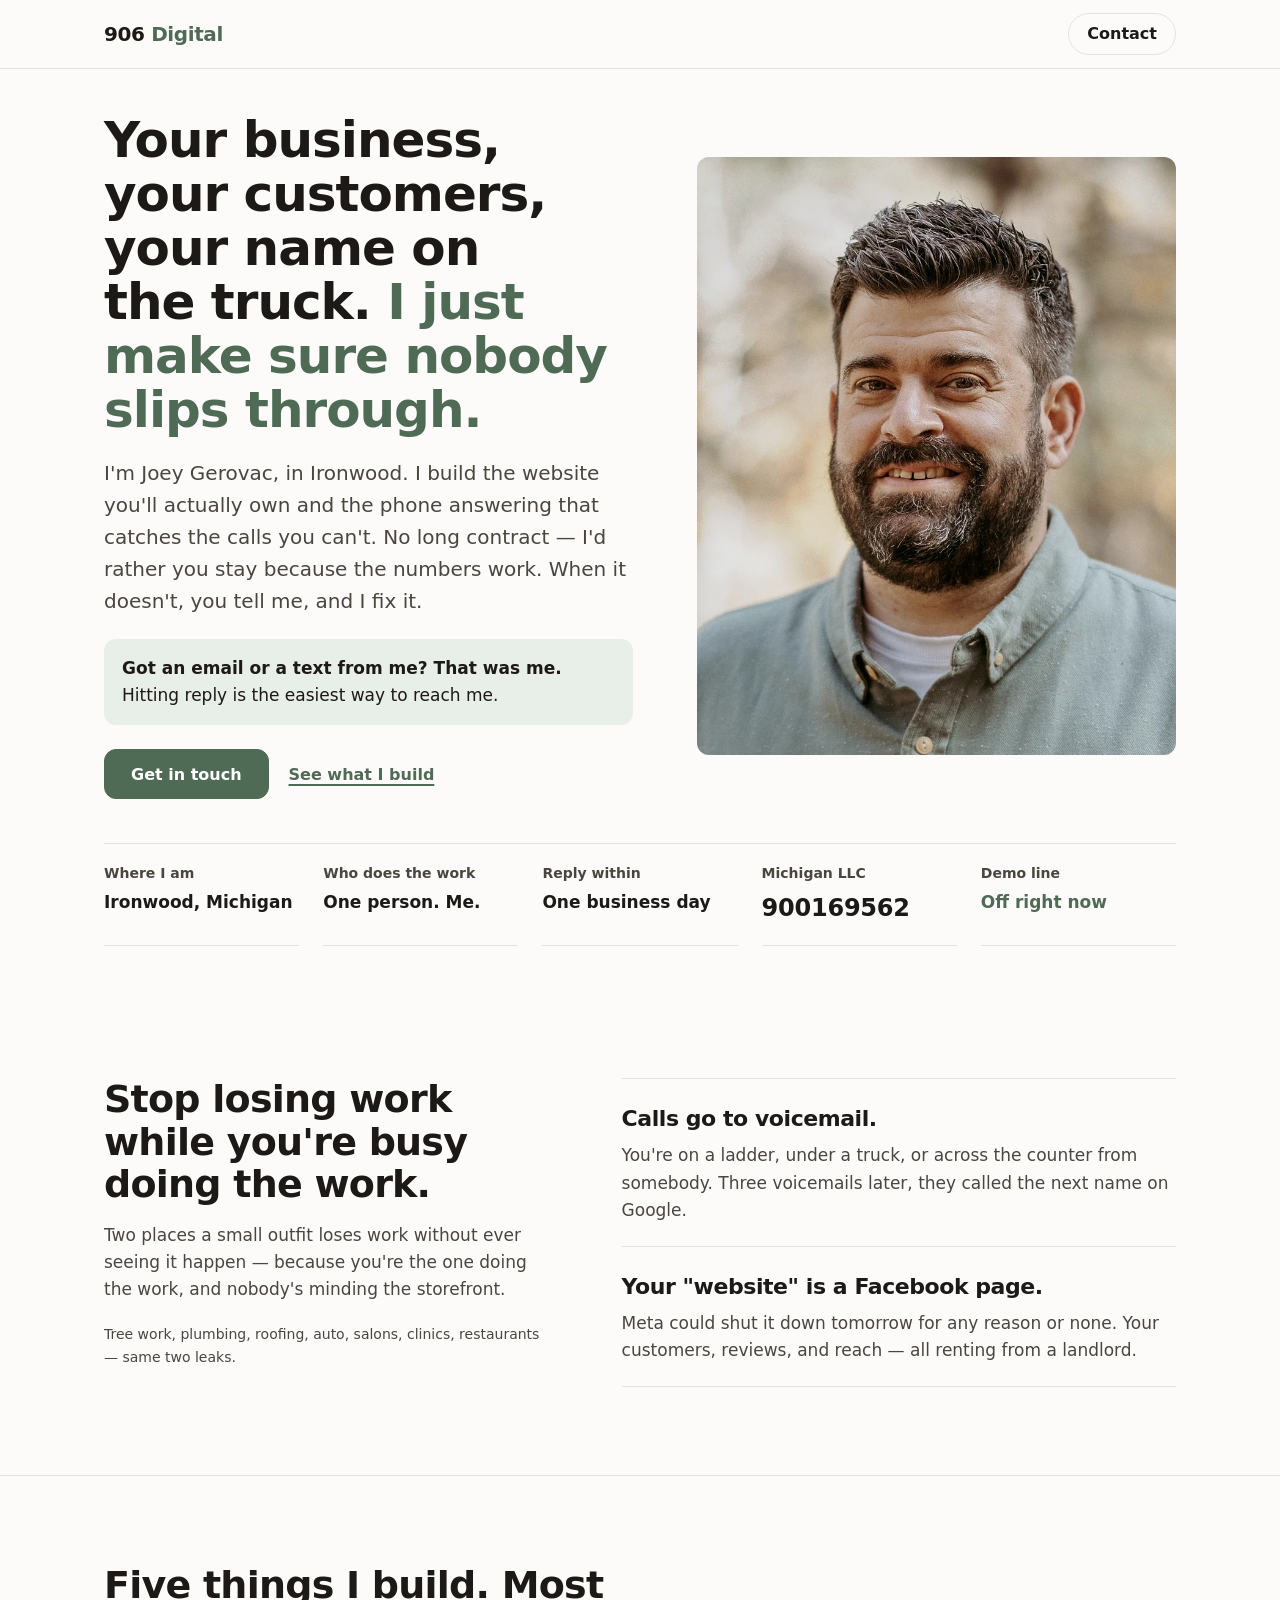
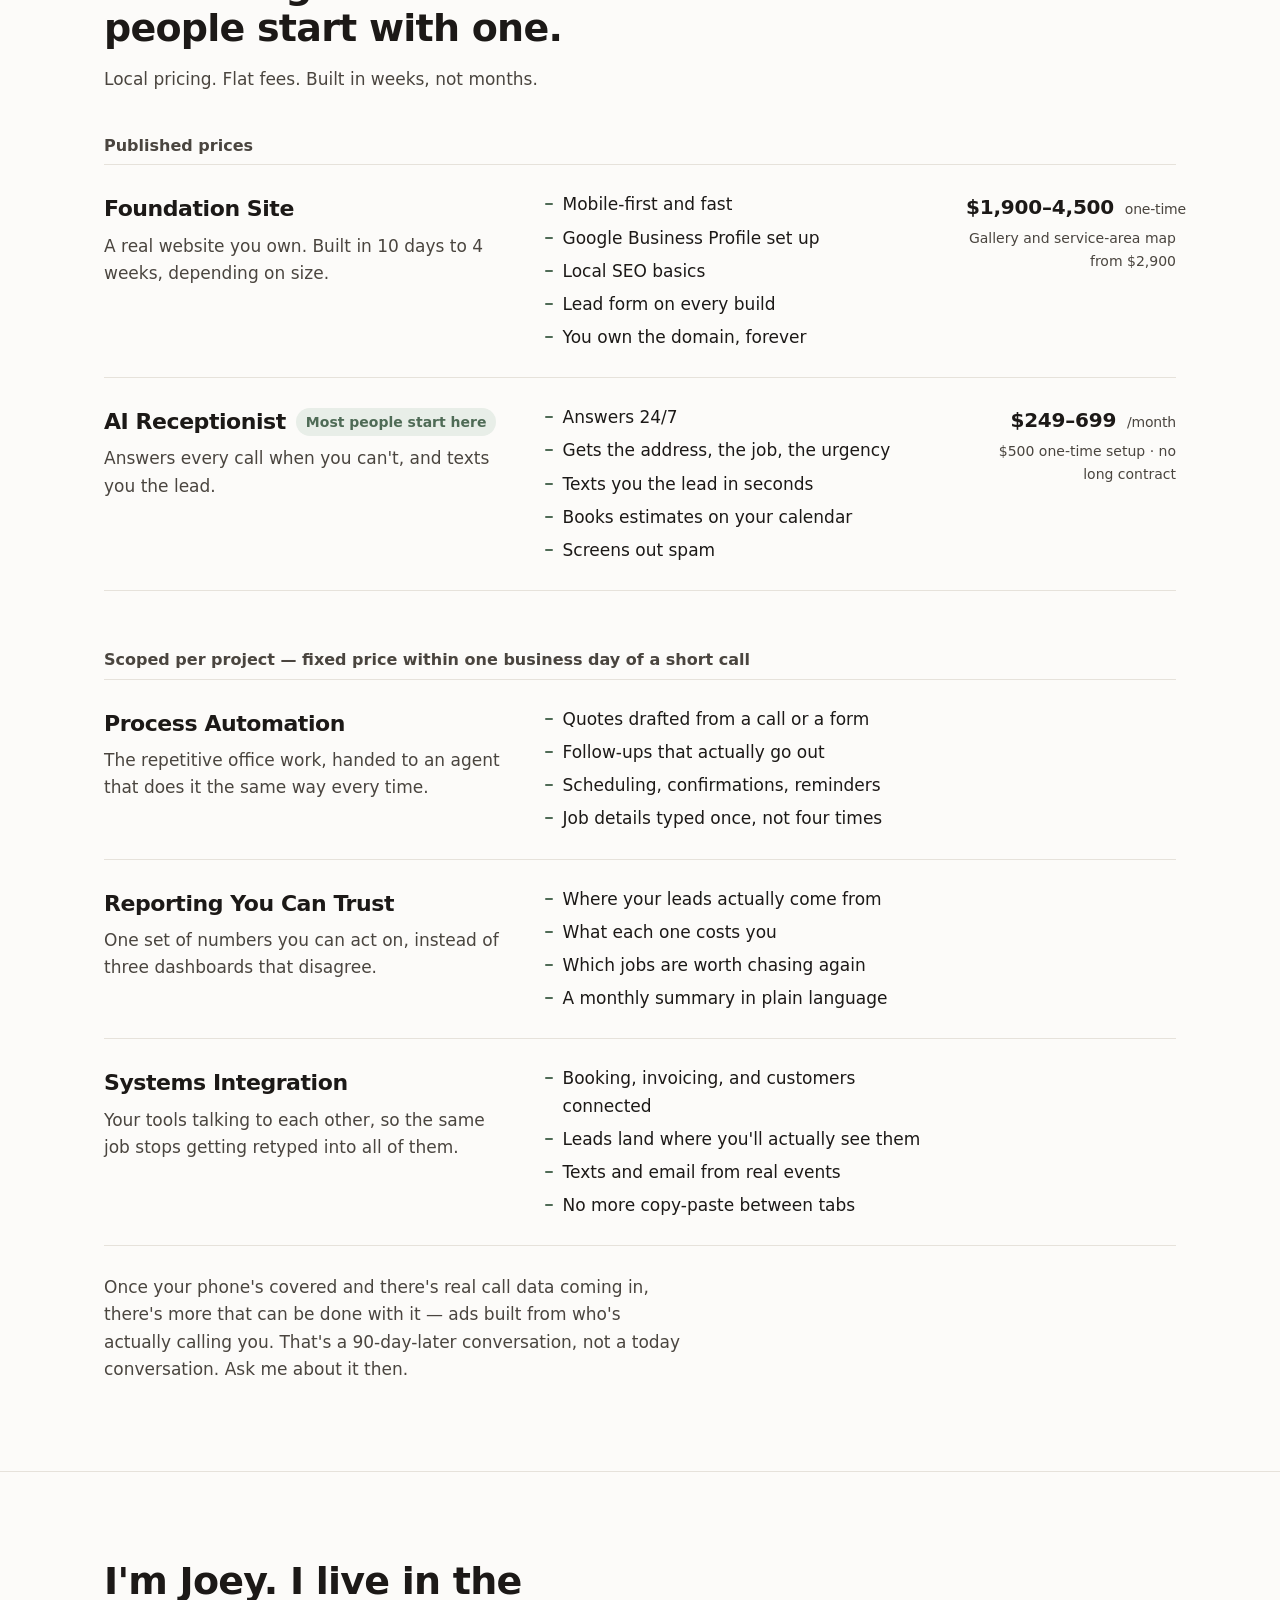
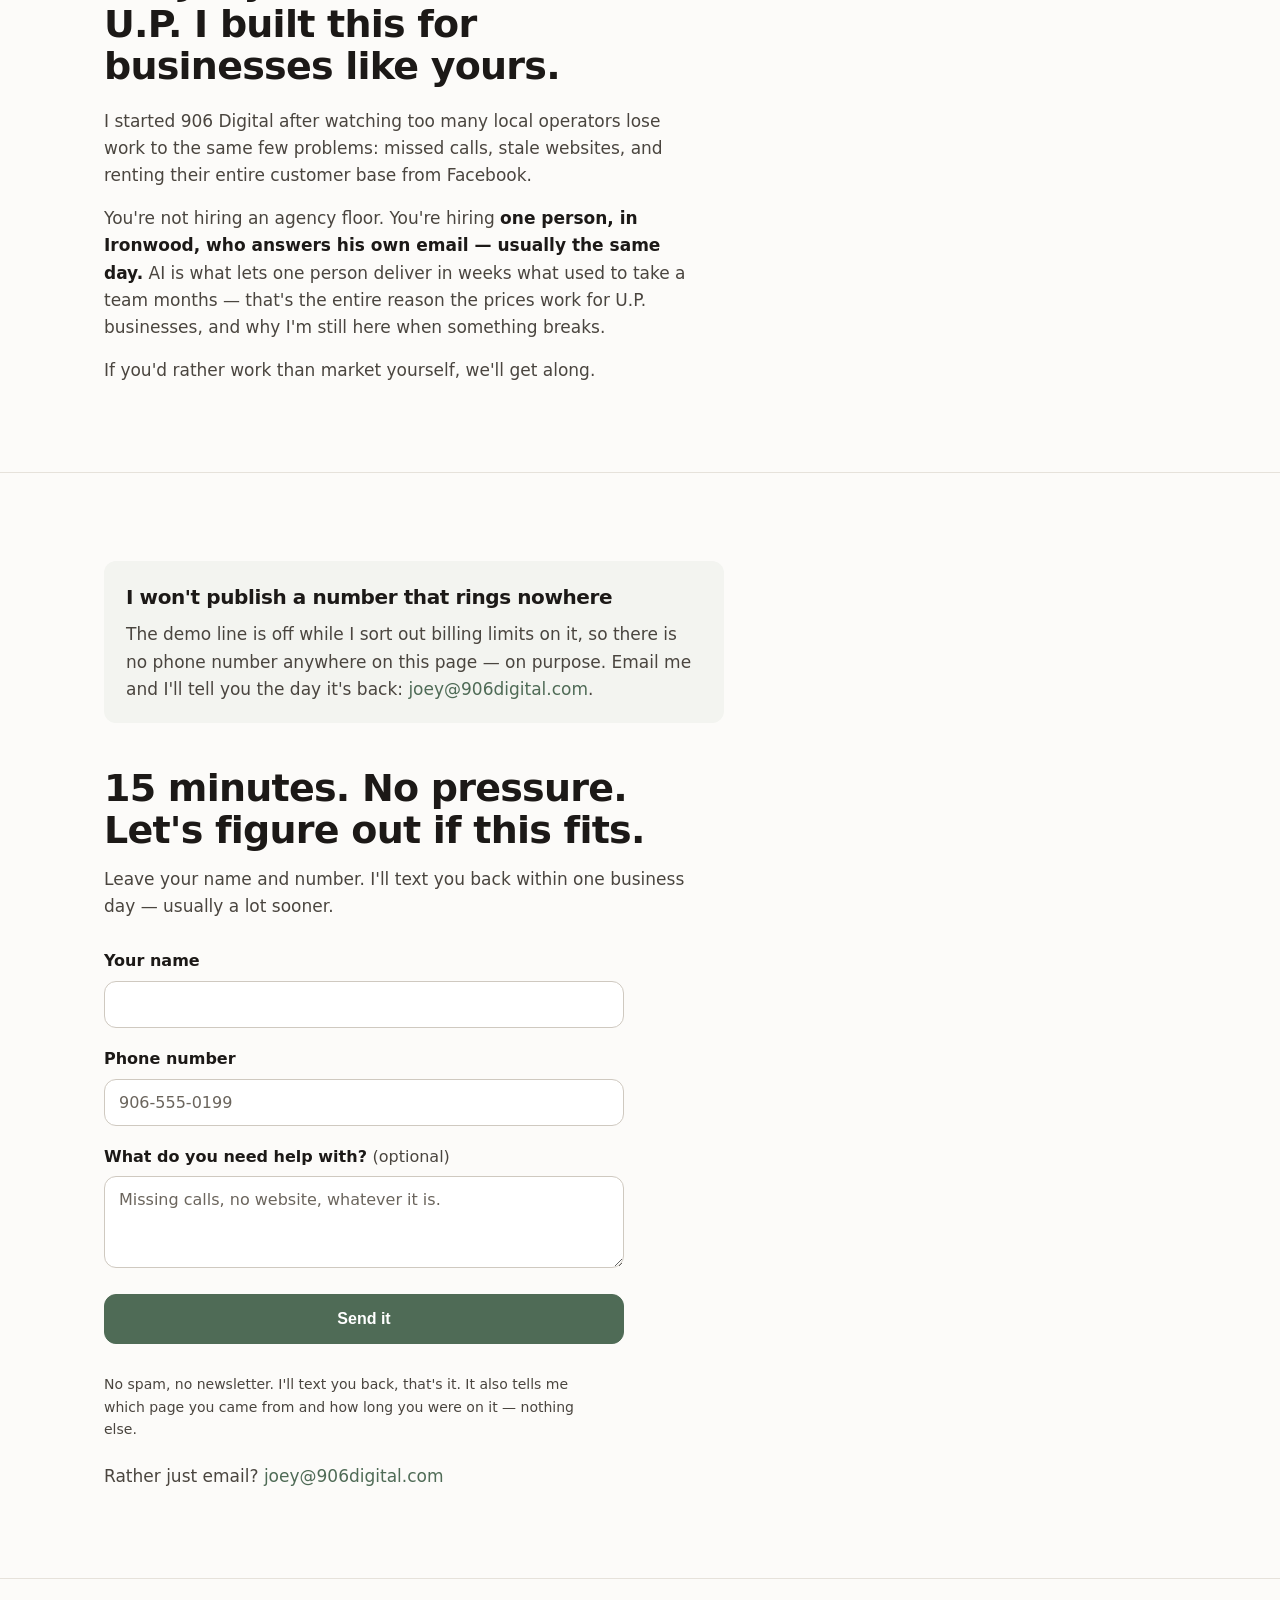
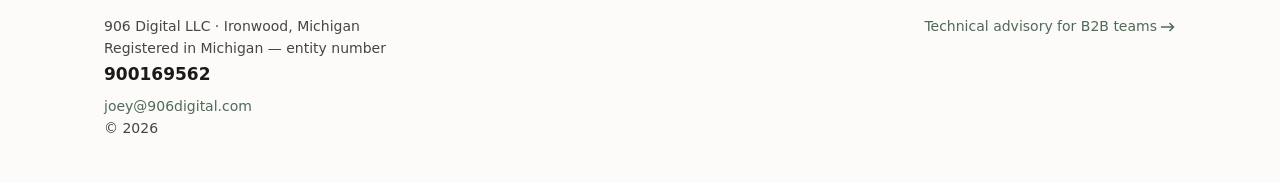
==== commit be6330d2: "Snap the services and the leaks to one grid Joey's read on the two sections below the hero: sloppy. " ====
--- a/index.html
+++ b/index.html
@@ -141,25 +141,35 @@
 h2 { font-size: clamp(28px, 3.2vw, 38px); line-height: 1.12; max-width: 22ch; }
 .intro { margin-top: 16px; max-width: var(--measure); color: var(--ink-2); }
 .outro { margin-top: 28px; max-width: var(--measure); color: var(--ink-2); }
-.leaks-grid { margin-top: 36px; display: grid; grid-template-columns: 1fr; gap: 28px; }
+
+/* The leaks: headline and intro on one side, the two leaks stacked on the other,
+   separated by one hairline. Two columns that share a baseline, not four blocks
+   at four widths. */
+.leaks-grid { margin-top: 0; display: grid; grid-template-columns: 1fr; gap: 40px; }
+.leaks-list { display: grid; gap: 0; }
+.leak { padding: 22px 0; border-top: 1px solid var(--hair); }
+.leak:last-child { border-bottom: 1px solid var(--hair); }
 .leak h3 { font-size: 22px; }
-.leak p { margin-top: 8px; max-width: var(--measure); color: var(--ink-2); }
-
-/* Services: two groups, plain rows, no cards. */
-.group { margin-top: 36px; }
-.group + .group { margin-top: 64px; }
-.group-title { font-size: 16px; font-weight: 600; color: var(--ink-2); padding-bottom: 12px; border-bottom: 1px solid var(--ink); max-width: var(--measure); }
-.svc { padding: 26px 0; border-bottom: 1px solid var(--hair); display: grid; grid-template-columns: 1fr; gap: 6px 40px; }
-.svc-head { display: flex; align-items: baseline; justify-content: space-between; gap: 16px; flex-wrap: wrap; }
+.leak p { margin-top: 6px; max-width: var(--measure); color: var(--ink-2); }
+.leaks-note { margin-top: 20px; font-size: 14px; color: var(--ink-2); max-width: var(--measure); }
+
+/* Services: every row snaps to one grid — what it is, what it includes, what it
+   costs. One line per feature. Nothing repeated. */
+.group { margin-top: 40px; }
+.group + .group { margin-top: 56px; }
+.group-title { font-size: 16px; font-weight: 600; color: var(--ink-2); margin-bottom: 6px; }
+.svc { display: grid; grid-template-columns: 1fr; gap: 14px 40px; padding: 26px 0; border-top: 1px solid var(--hair); }
+.group .svc:last-child { border-bottom: 1px solid var(--hair); }
+.svc-name { display: flex; align-items: center; gap: 10px; flex-wrap: wrap; }
 .svc h3 { font-size: 22px; }
+.start { display: inline-block; background: var(--sage-soft); color: var(--sage); border-radius: 999px; padding: 3px 10px; font-size: 14px; font-weight: 600; }
+.svc-desc { margin-top: 6px; max-width: 40ch; color: var(--ink-2); }
+.spec { list-style: none; margin: 0; padding: 0; display: grid; gap: 6px; align-content: start; }
+.spec li { position: relative; padding-left: 18px; }
+.spec li::before { content: ""; position: absolute; left: 0; top: 12px; width: 8px; height: 2px; border-radius: 1px; background: var(--sage); }
 .price { font-size: 20px; font-weight: 700; letter-spacing: -.01em; font-variant-numeric: tabular-nums; white-space: nowrap; }
 .price span { font-size: 14px; font-weight: 500; color: var(--ink-2); margin-left: 4px; }
-.start { display: inline-block; justify-self: start; margin-top: 6px; background: var(--sage-soft); color: var(--sage); border-radius: 999px; padding: 4px 11px; font-size: 14px; font-weight: 600; }
-.svc-desc { margin-top: 6px; max-width: var(--measure); color: var(--ink-2); }
-.price-note { margin-top: 6px; max-width: var(--measure); color: var(--ink); }
-.spec { list-style: none; margin: 12px 0 0; padding: 0; display: grid; grid-template-columns: 1fr; gap: 6px 28px; }
-.spec li { position: relative; padding-left: 18px; }
-.spec li::before { content: ""; position: absolute; left: 0; top: 12px; width: 8px; height: 2px; border-radius: 1px; background: var(--sage); }
+.price-note { margin-top: 4px; font-size: 14px; color: var(--ink-2); }
 .about-body { margin-top: 20px; max-width: var(--measure); display: grid; gap: 16px; color: var(--ink-2); }
 .about-body strong { color: var(--ink); font-weight: 700; }
 
@@ -195,11 +205,14 @@
 
 @media (min-width: 720px) {
   .facts { grid-template-columns: repeat(3, 1fr); }
-  .leaks-grid { grid-template-columns: 1fr 1fr; gap: 40px; }
-  .spec { grid-template-columns: 1fr 1fr; }
-  .svc { grid-template-columns: minmax(0, 1.1fr) minmax(0, .9fr); }
-  .svc > .svc-head, .svc > .start, .svc > .svc-desc, .svc > .price-note { grid-column: 1; }
-  .svc > .spec { grid-column: 2; grid-row: 1 / span 4; margin-top: 4px; }
+  /* Every row, priced or not, uses the same three tracks, so the feature column
+     sits at one x from the first row to the last. Unpriced rows leave the third
+     track empty rather than shifting the middle one. */
+  .svc { grid-template-columns: minmax(0, 1.05fr) minmax(0, 1fr) 210px; align-items: start; }
+  .svc-price { grid-column: 3; text-align: right; }
+}
+@media (min-width: 900px) {
+  .leaks-grid { grid-template-columns: minmax(0, .9fr) minmax(0, 1.1fr); gap: 64px; align-items: start; }
 }
 @media (min-width: 980px) {
   .hero { padding: 44px 0 44px; }
@@ -306,15 +319,19 @@
 
 <!-- ============== THE LEAKS ============== -->
 <section class="band">
-  <div class="wrap">
-    <!-- Keep it CONCRETE — the standing instruction is "do not water it down". -->
-    <h2>Stop losing work while you're busy doing the work.</h2>
-    <p class="intro">
-      Two places a small outfit loses work without ever seeing it happen. This is
-      just what happens when you're the one doing the work and there's nobody
-      minding the storefront.
-    </p>
-    <div class="leaks-grid">
+  <div class="wrap leaks-grid">
+    <div>
+      <!-- Keep it CONCRETE — the standing instruction is "do not water it down". -->
+      <h2>Stop losing work while you're busy doing the work.</h2>
+      <p class="intro">
+        Two places a small outfit loses work without ever seeing it happen —
+        because you're the one doing the work, and nobody's minding the storefront.
+      </p>
+      <p class="leaks-note">Tree work, plumbing, roofing, auto, salons, clinics, restaurants — same two leaks.</p>
+    </div>
+    <!-- Card 03 ("Google can't find you") was cut: it argued for a channel this
+         project's own SEO research found has effectively zero demand here. -->
+    <div class="leaks-list">
       <div class="leak">
         <h3>Calls go to voicemail.</h3>
         <p>You're on a ladder, under a truck, or across the counter from somebody. Three voicemails later, they called the next name on Google.</p>
@@ -324,7 +341,6 @@
         <p>Meta could shut it down tomorrow for any reason or none. Your customers, reviews, and reach — all renting from a landlord.</p>
       </div>
     </div>
-    <p class="outro">Tree and excavation, plumbing and HVAC, roofing, auto, salons, clinics, contractors, restaurants — same two leaks, same fix.</p>
   </div>
 </section>
 
@@ -332,62 +348,75 @@
 <section class="band" id="offer" tabindex="-1">
   <div class="wrap">
     <h2>Five things I build. Most people start with one.</h2>
-    <p class="intro">
-      Local pricing. Flat fees. Built in weeks, not months. The first two have
-      published prices because they're the same job every time. The last three get
-      a fixed quote within one business day of a short call, because they don't.
-    </p>
+    <p class="intro">Local pricing. Flat fees. Built in weeks, not months.</p>
 
     <div class="group" role="group" aria-labelledby="g-priced">
       <p class="group-title" id="g-priced">Published prices</p>
-      <div class="svc">
-        <div class="svc-head"><h3>Foundation Site</h3><p class="price">$1,900–4,500 <span>one-time</span></p></div>
-        <!-- Turnaround and feature lines must match packages-and-pricing.md:77-95.
-             The photo gallery starts at Standard ($2,900). -->
-        <p class="svc-desc">A real website you actually own. Built in 10 days to 4 weeks, depending on size.</p>
+
+      <div class="svc has-price">
+        <div>
+          <div class="svc-name"><h3>Foundation Site</h3></div>
+          <p class="svc-desc">A real website you own. Built in 10 days to 4 weeks, depending on size.</p>
+        </div>
+        <!-- Feature lines must match packages-and-pricing.md:77-95. The photo
+             gallery starts at Standard ($2,900) and is priced in the note, not
+             listed at the floor price. -->
         <ul class="spec">
-          <li>Mobile-first, fast-loading</li>
-          <li>Google Business Profile setup</li>
-          <li>Local SEO basics included</li>
-          <li>Lead capture form on every build</li>
-          <li>Photo gallery and service-area map from $2,900 up</li>
-          <li>You own the domain forever</li>
-          <li>Hand-written, no page-builder bloat — you're looking at the demo</li>
+          <li>Mobile-first and fast</li>
+          <li>Google Business Profile set up</li>
+          <li>Local SEO basics</li>
+          <li>Lead form on every build</li>
+          <li>You own the domain, forever</li>
         </ul>
-      </div>
-      <div class="svc">
-        <div class="svc-head"><h3>AI Receptionist</h3><p class="price">$249–699 <span>/month</span></p></div>
-        <p class="start">Most people start here</p>
-        <p class="svc-desc">An AI agent that answers every call when you can't.</p>
-        <p class="price-note">Plus a one-time $500 setup — I build and tune the agent for your business. No long contract on the monthly.</p>
+        <div class="svc-price">
+          <p class="price">$1,900–4,500 <span>one-time</span></p>
+          <p class="price-note">Gallery and service-area map from $2,900</p>
+        </div>
+      </div>
+
+      <div class="svc has-price">
+        <div>
+          <div class="svc-name"><h3>AI Receptionist</h3><span class="start">Most people start here</span></div>
+          <p class="svc-desc">Answers every call when you can't, and texts you the lead.</p>
+        </div>
         <ul class="spec">
-          <li>24/7 call answering</li>
-          <li>Captures the address, the job, and how urgent it is</li>
-          <li>Texts the lead to your phone in seconds</li>
-          <li>Books estimates on your calendar (Pro Agent and up)</li>
-          <li>Filters spam and junk calls</li>
+          <li>Answers 24/7</li>
+          <li>Gets the address, the job, the urgency</li>
+          <li>Texts you the lead in seconds</li>
+          <li>Books estimates on your calendar</li>
+          <li>Screens out spam</li>
         </ul>
+        <div class="svc-price">
+          <p class="price">$249–699 <span>/month</span></p>
+          <p class="price-note">$500 one-time setup · no long contract</p>
+        </div>
       </div>
     </div>
 
     <!-- These three carry NO published price on purpose: packages-and-pricing.md
-         prices only the Foundation Site and the AI Receptionist. Inventing a
-         number for the other three would be a fabricated price on a live page. -->
+         prices only the Foundation Site and the AI Receptionist. The group title
+         says once what the old layout repeated three times. -->
     <div class="group" role="group" aria-labelledby="g-scoped">
       <p class="group-title" id="g-scoped">Scoped per project — fixed price within one business day of a short call</p>
+
       <div class="svc">
-        <div class="svc-head"><h3>Process Automation</h3><p class="price">Quoted <span>per project</span></p></div>
-        <p class="svc-desc">The repetitive office work, handed to an agent that does it the same way every time.</p>
+        <div>
+          <div class="svc-name"><h3>Process Automation</h3></div>
+          <p class="svc-desc">The repetitive office work, handed to an agent that does it the same way every time.</p>
+        </div>
         <ul class="spec">
-          <li>Quotes and estimates drafted from a call or a form</li>
+          <li>Quotes drafted from a call or a form</li>
           <li>Follow-ups that actually go out</li>
-          <li>Scheduling, confirmations, and reminders</li>
+          <li>Scheduling, confirmations, reminders</li>
           <li>Job details typed once, not four times</li>
         </ul>
       </div>
+
       <div class="svc">
-        <div class="svc-head"><h3>Reporting You Can Trust</h3><p class="price">Quoted <span>per project</span></p></div>
-        <p class="svc-desc">One set of numbers you can act on, instead of three dashboards that disagree.</p>
+        <div>
+          <div class="svc-name"><h3>Reporting You Can Trust</h3></div>
+          <p class="svc-desc">One set of numbers you can act on, instead of three dashboards that disagree.</p>
+        </div>
         <ul class="spec">
           <li>Where your leads actually come from</li>
           <li>What each one costs you</li>
@@ -395,13 +424,16 @@
           <li>A monthly summary in plain language</li>
         </ul>
       </div>
+
       <div class="svc">
-        <div class="svc-head"><h3>Systems Integration</h3><p class="price">Quoted <span>per project</span></p></div>
-        <p class="svc-desc">Your tools talking to each other, so the same job stops getting retyped into all of them.</p>
+        <div>
+          <div class="svc-name"><h3>Systems Integration</h3></div>
+          <p class="svc-desc">Your tools talking to each other, so the same job stops getting retyped into all of them.</p>
+        </div>
         <ul class="spec">
-          <li>Booking, invoicing, and customer records connected</li>
-          <li>Leads landing somewhere you'll actually see them</li>
-          <li>Texts and email triggered by real events</li>
+          <li>Booking, invoicing, and customers connected</li>
+          <li>Leads land where you'll actually see them</li>
+          <li>Texts and email from real events</li>
           <li>No more copy-paste between tabs</li>
         </ul>
       </div>
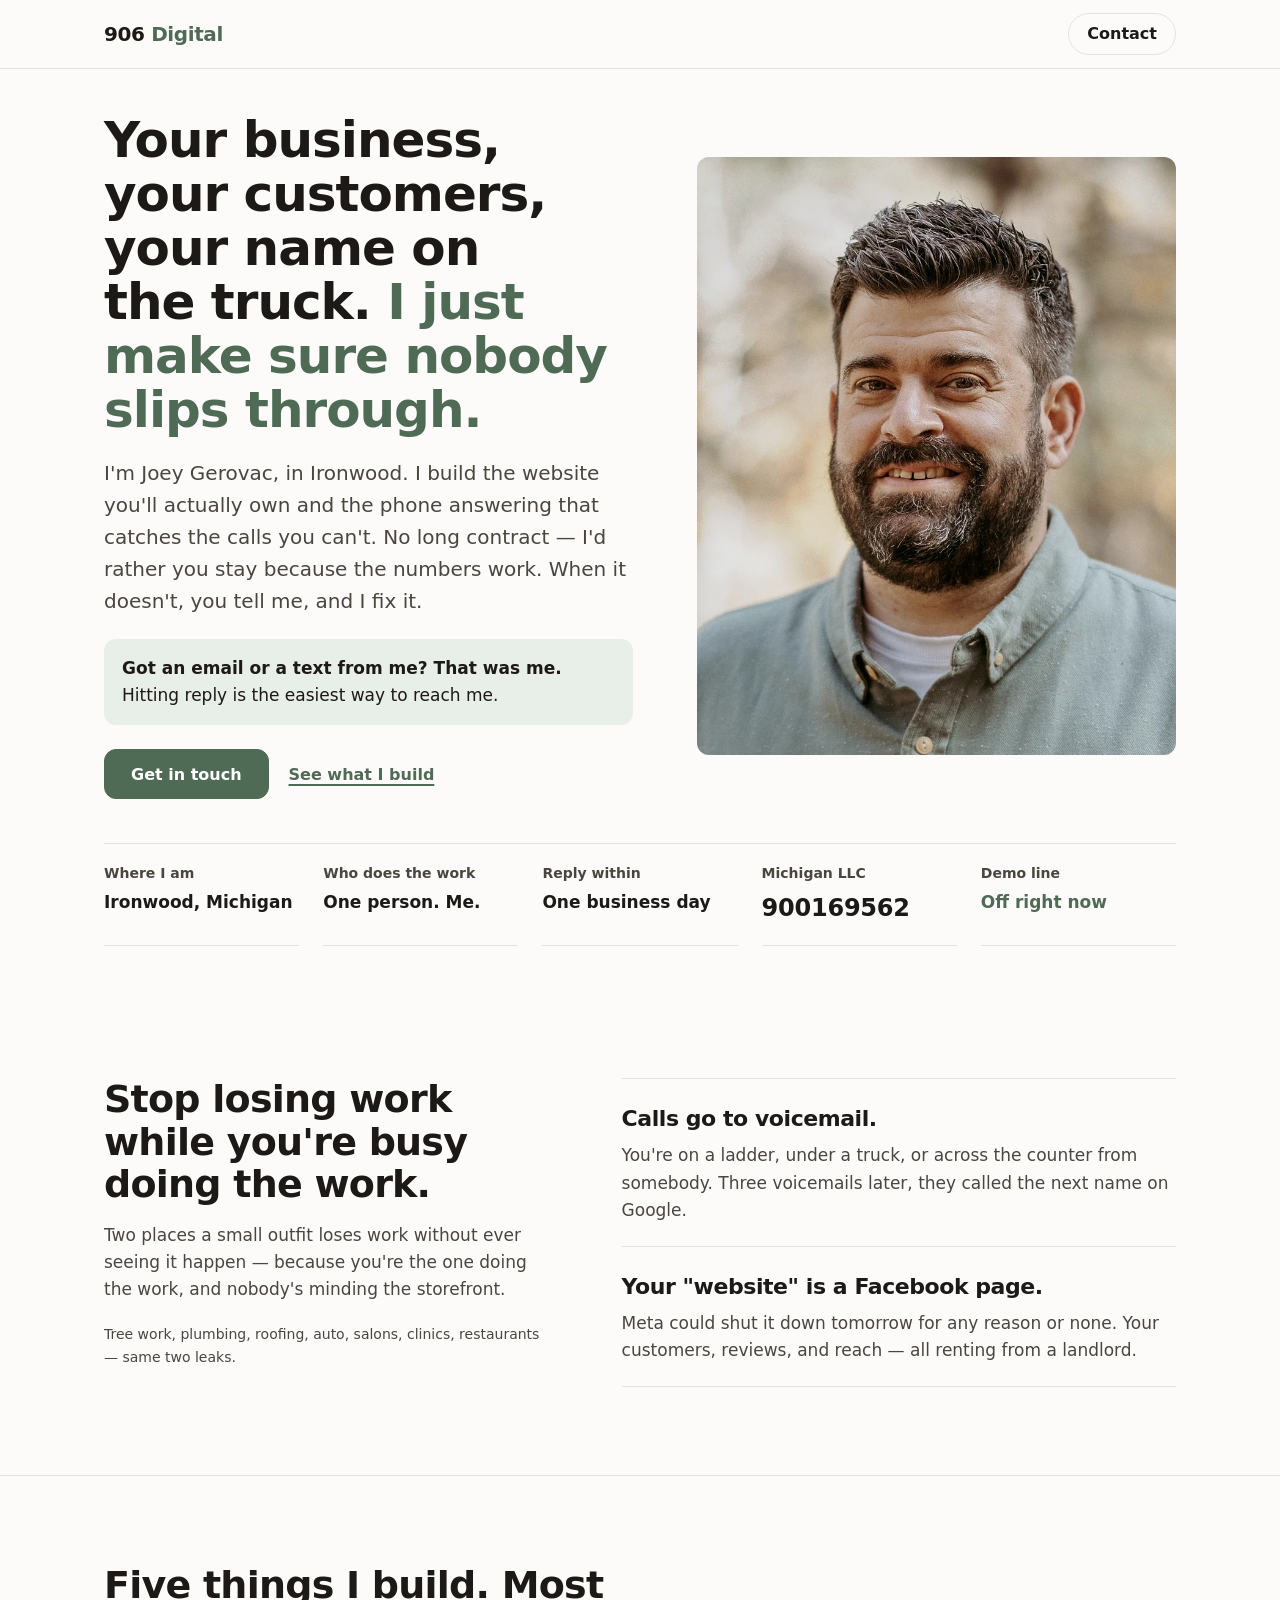
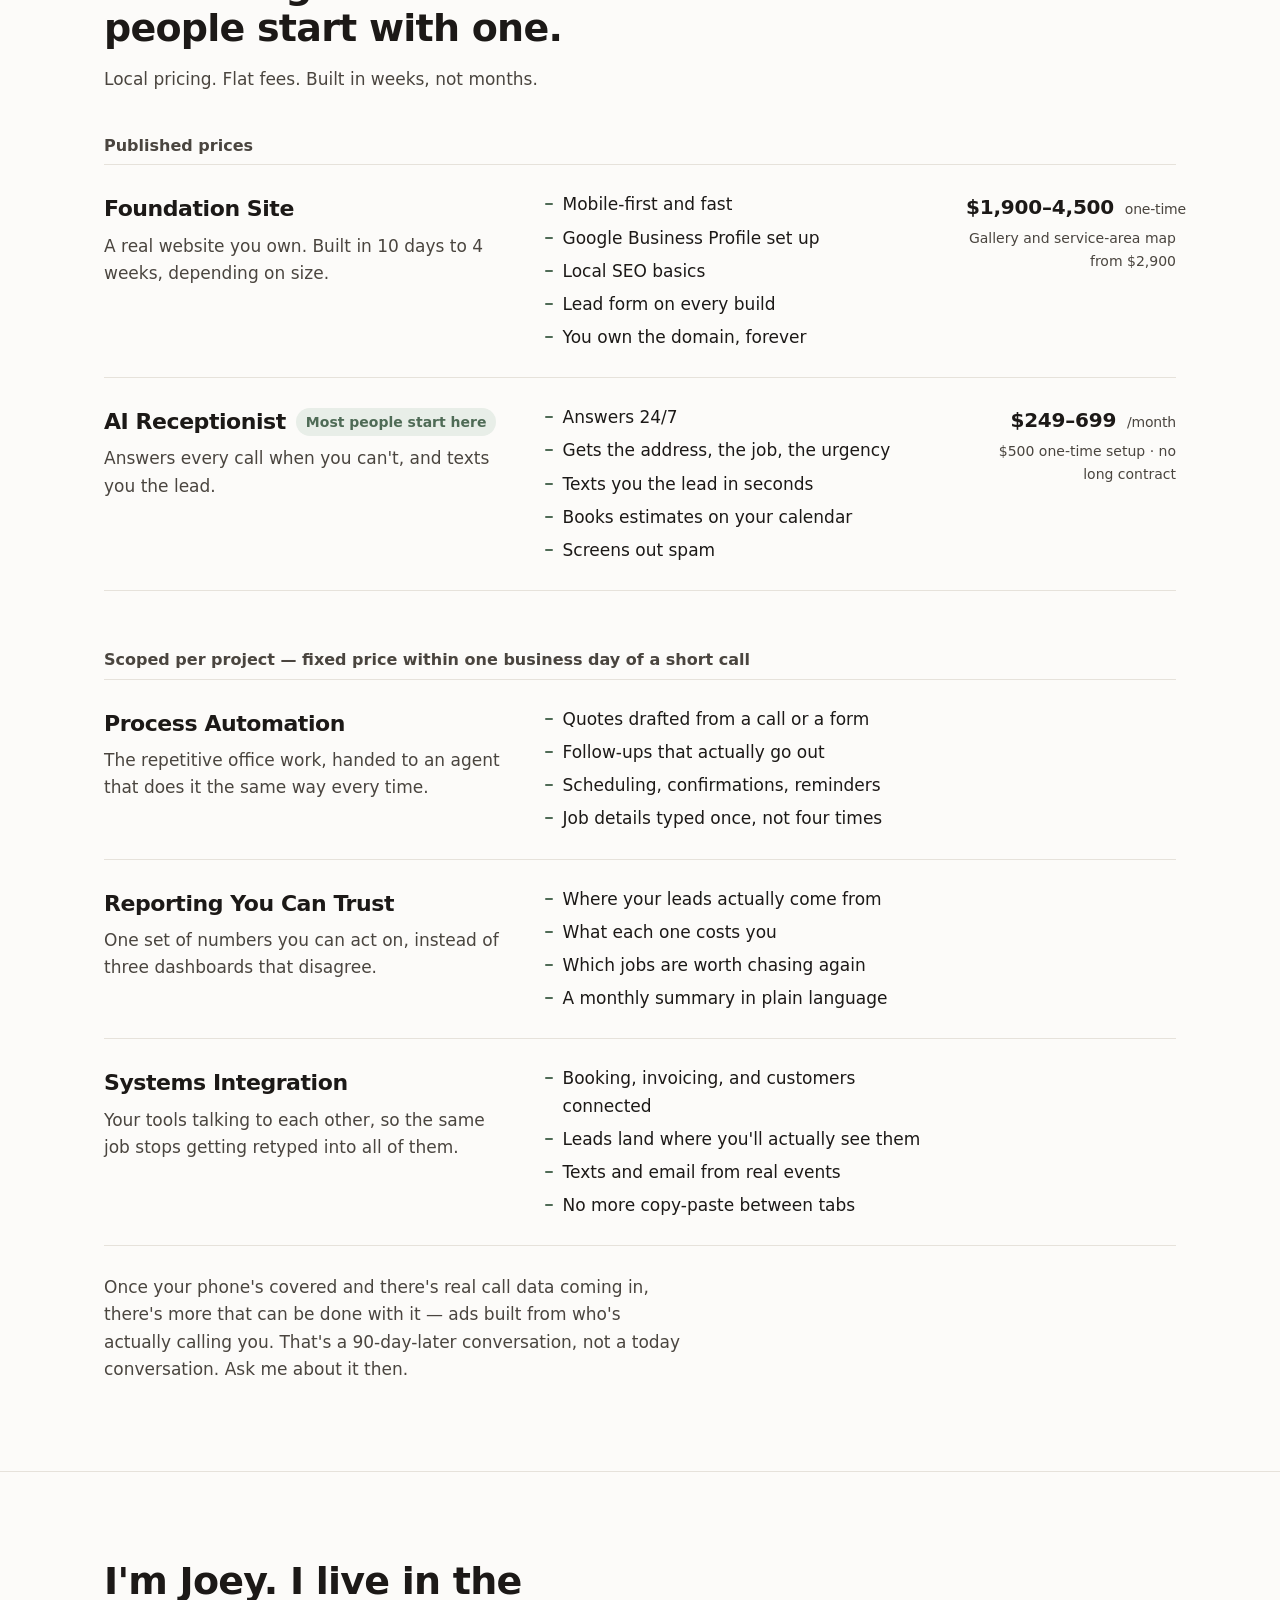
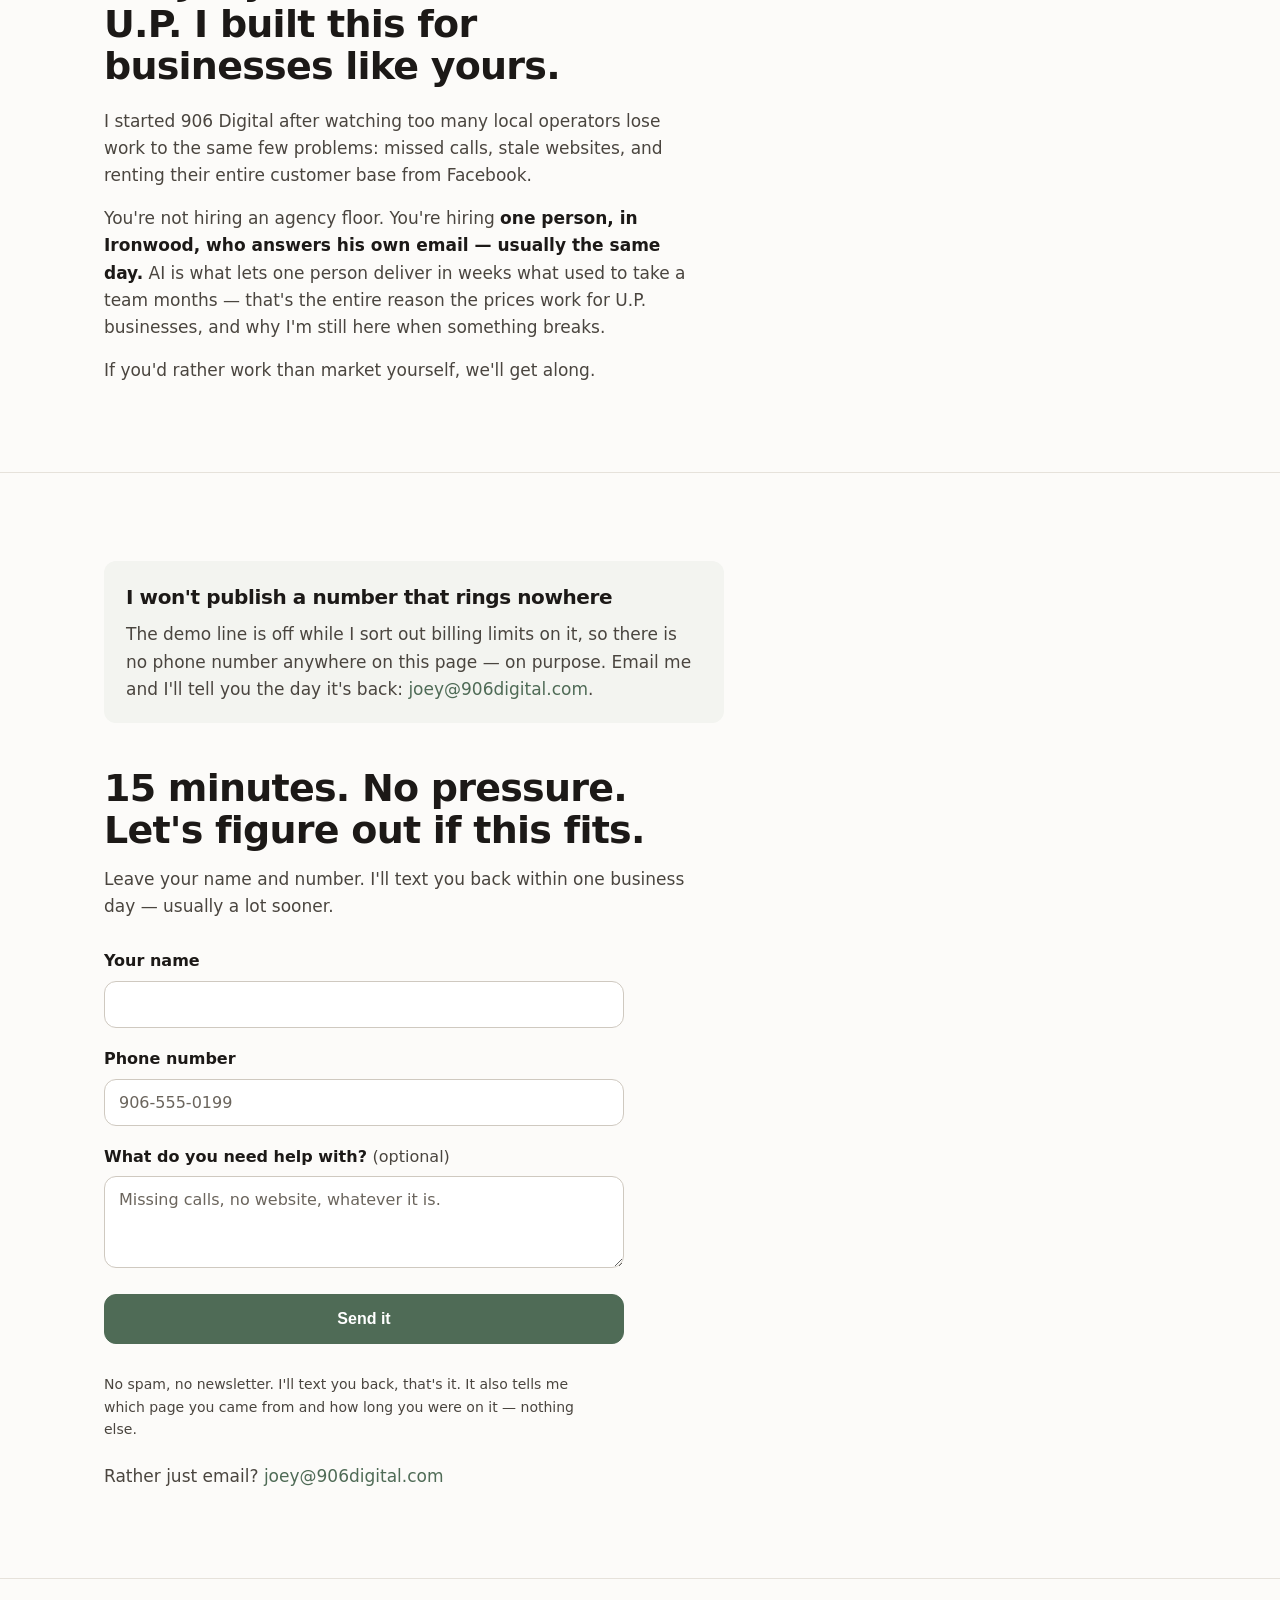
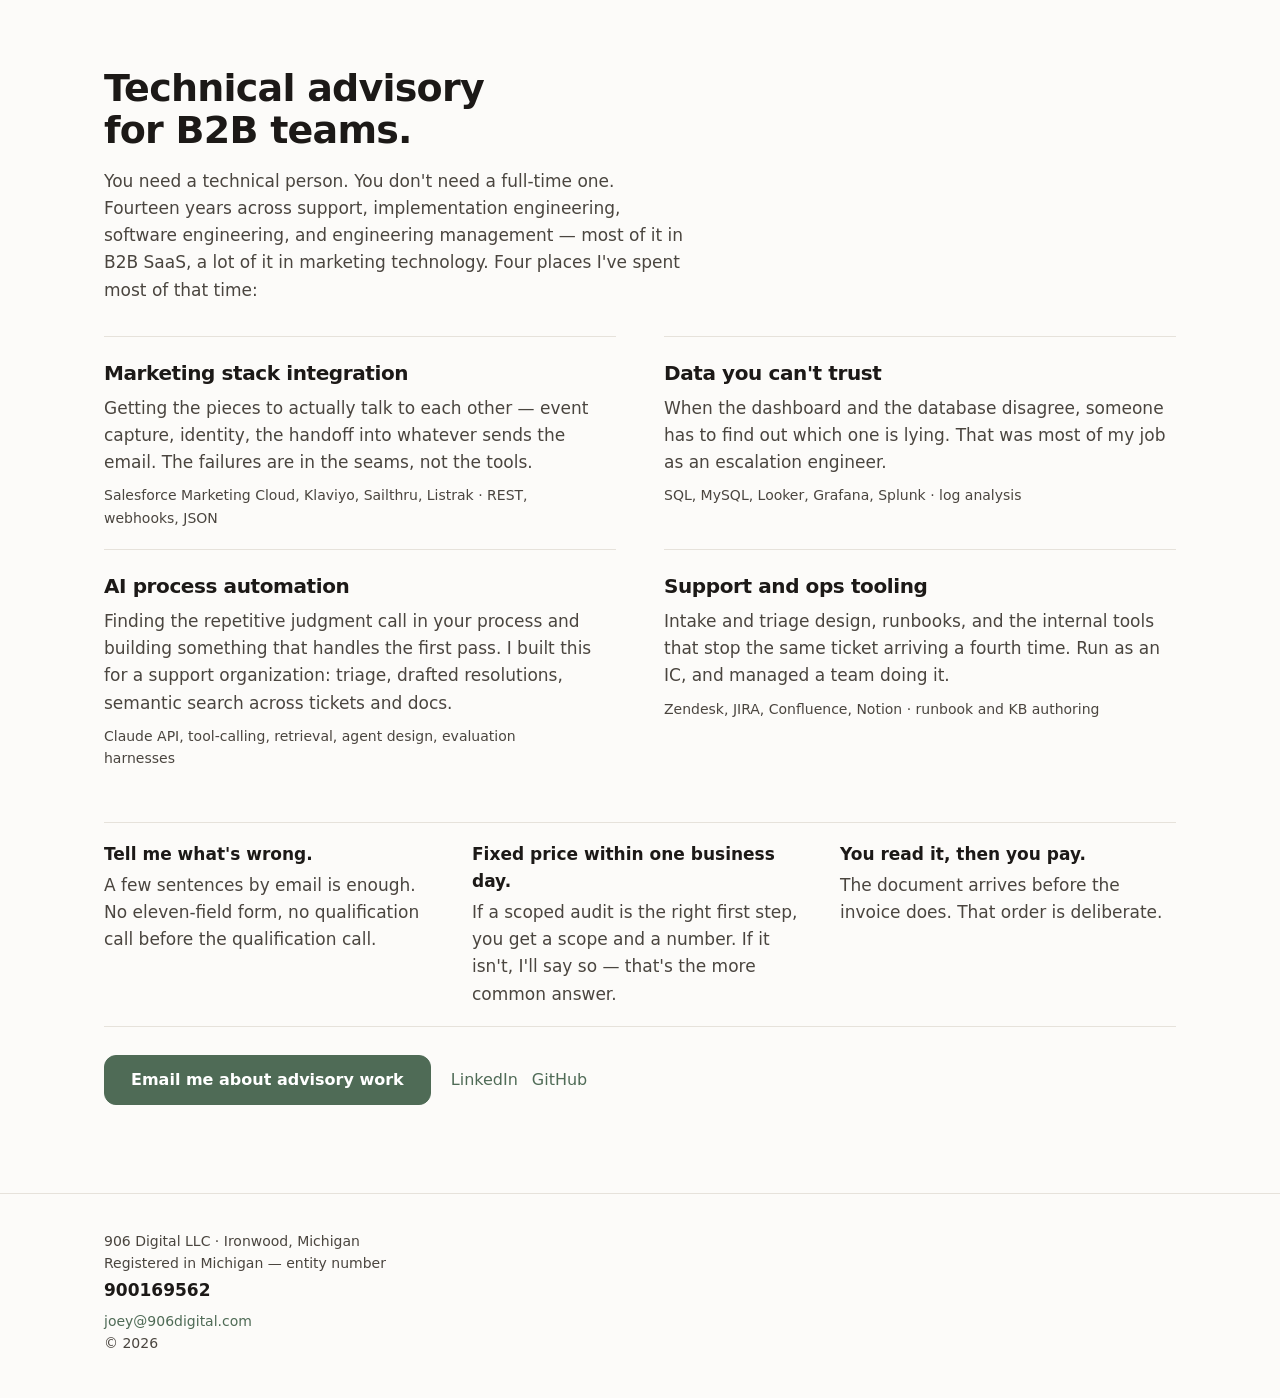
==== commit 92503a56: "Fold the advisory page into the home page Joey's decision, made with the two-page rule's reasoning i" ====
--- a/index.html
+++ b/index.html
@@ -4,7 +4,7 @@
 <meta charset="utf-8" />
 <meta name="viewport" content="width=device-width, initial-scale=1" />
 <title>906 Digital — AI &amp; Websites for Upper Peninsula Small Business</title>
-<meta name="description" content="Websites, phone answering, and automation for small businesses across the Upper Peninsula. One person, in Ironwood, who does the work himself. Flat prices." />
+<meta name="description" content="Websites, phone answering, and automation for small businesses across the Upper Peninsula — and technical advisory for B2B teams. One person, in Ironwood, who does the work himself." />
 <meta name="theme-color" content="#FCFBF9" />
 <link rel="canonical" href="https://906digital.com/" />
 
@@ -197,6 +197,24 @@
 .hp-field { position: absolute; left: -9999px; opacity: 0; pointer-events: none; }
 .alt-contact { margin-top: 22px; color: var(--ink-2); }
 
+/* ================= ADVISORY ================= */
+/* Folded in from advisory.html on 2026-08-28 at Joey's decision, over the
+   two-page rule README used to carry. It sits after the contact form so it
+   cannot pull an owner-operator out of the funnel; a B2B reader scrolls to it
+   or arrives at #advisory from the old URL. */
+.areas { margin-top: 32px; display: grid; grid-template-columns: 1fr; gap: 0; }
+.area { padding: 20px 0; border-top: 1px solid var(--hair); }
+.area h3 { font-size: 20px; }
+.area p { margin-top: 6px; max-width: var(--measure); color: var(--ink-2); }
+.area .tools { margin-top: 8px; font-size: 14px; color: var(--ink-2); }
+.steps { list-style: none; margin: 32px 0 0; padding: 0; display: grid; grid-template-columns: 1fr; gap: 0; border-top: 1px solid var(--hair); }
+.steps li { padding: 18px 0; border-bottom: 1px solid var(--hair); }
+.steps strong { display: block; font-weight: 700; }
+.steps span { display: block; margin-top: 4px; color: var(--ink-2); max-width: 40ch; }
+.adv-cta { margin-top: 28px; display: flex; align-items: center; gap: 20px; flex-wrap: wrap; }
+.adv-links { font-size: 16px; color: var(--ink-2); }
+.adv-links a { margin-right: 14px; }
+
 /* ================= FOOTER ================= */
 .site-footer { border-top: 1px solid var(--hair); padding: 36px 0 44px; font-size: 14px; color: var(--ink-2); }
 .site-footer .wrap { display: flex; justify-content: space-between; gap: 24px; flex-wrap: wrap; }
@@ -205,6 +223,10 @@
 
 @media (min-width: 720px) {
   .facts { grid-template-columns: repeat(3, 1fr); }
+  .areas { grid-template-columns: 1fr 1fr; gap: 0 48px; }
+  .steps { grid-template-columns: repeat(3, 1fr); gap: 0 32px; }
+  .steps li { border-bottom: 0; }
+  .steps { border-bottom: 1px solid var(--hair); }
   /* Every row, priced or not, uses the same three tracks, so the feature column
      sits at one x from the first row to the last. Unpriced rows leave the third
      track empty rather than shifting the middle one. */
@@ -595,6 +617,60 @@
   </div>
 </section>
 
+<!-- ============== ADVISORY — for B2B teams ============== -->
+<!-- This used to be its own page, advisory.html, written for a reader with no
+     scam question and a technical vocabulary. Joey chose on 2026-08-28 to fold
+     it in as one section; /advisory now redirects here. Every line below is
+     employment history, not client history — the companies were employers. No
+     prices, on purpose: no advisory rate has been set, and a number invented to
+     fill the space would be one Joey has never charged. Payment on delivery is a
+     real commitment, not a marketing line. -->
+<section class="band" id="advisory" tabindex="-1" style="border-top: 1px solid var(--hair);">
+  <div class="wrap">
+    <h2>Technical advisory for B2B teams.</h2>
+    <p class="intro">
+      You need a technical person. You don't need a full-time one. Fourteen years
+      across support, implementation engineering, software engineering, and
+      engineering management — most of it in B2B SaaS, a lot of it in marketing
+      technology. Four places I've spent most of that time:
+    </p>
+
+    <div class="areas">
+      <div class="area">
+        <h3>Marketing stack integration</h3>
+        <p>Getting the pieces to actually talk to each other — event capture, identity, the handoff into whatever sends the email. The failures are in the seams, not the tools.</p>
+        <p class="tools">Salesforce Marketing Cloud, Klaviyo, Sailthru, Listrak · REST, webhooks, JSON</p>
+      </div>
+      <div class="area">
+        <h3>Data you can't trust</h3>
+        <p>When the dashboard and the database disagree, someone has to find out which one is lying. That was most of my job as an escalation engineer.</p>
+        <p class="tools">SQL, MySQL, Looker, Grafana, Splunk · log analysis</p>
+      </div>
+      <div class="area">
+        <h3>AI process automation</h3>
+        <p>Finding the repetitive judgment call in your process and building something that handles the first pass. I built this for a support organization: triage, drafted resolutions, semantic search across tickets and docs.</p>
+        <p class="tools">Claude API, tool-calling, retrieval, agent design, evaluation harnesses</p>
+      </div>
+      <div class="area">
+        <h3>Support and ops tooling</h3>
+        <p>Intake and triage design, runbooks, and the internal tools that stop the same ticket arriving a fourth time. Run as an IC, and managed a team doing it.</p>
+        <p class="tools">Zendesk, JIRA, Confluence, Notion · runbook and KB authoring</p>
+      </div>
+    </div>
+
+    <ol class="steps">
+      <li><strong>Tell me what's wrong.</strong><span>A few sentences by email is enough. No eleven-field form, no qualification call before the qualification call.</span></li>
+      <li><strong>Fixed price within one business day.</strong><span>If a scoped audit is the right first step, you get a scope and a number. If it isn't, I'll say so — that's the more common answer.</span></li>
+      <li><strong>You read it, then you pay.</strong><span>The document arrives before the invoice does. That order is deliberate.</span></li>
+    </ol>
+
+    <div class="adv-cta">
+      <a href="mailto:joey@906digital.com?subject=906%20Digital%20-%20advisory" class="btn">Email me about advisory work</a>
+      <p class="adv-links"><a href="https://www.linkedin.com/in/joeygerovac">LinkedIn</a><a href="https://github.com/joeygerovac">GitHub</a></p>
+    </div>
+  </div>
+</section>
+
 </main>
 
 <!-- ============== FOOTER ============== -->
@@ -608,10 +684,6 @@
       <span class="entity">900169562</span>
       <a href="mailto:joey@906digital.com">joey@906digital.com</a><br>
       © <span id="year"></span>
-    </div>
-    <!-- The B2B advisory link stays in the footer, after the conversion point. -->
-    <div>
-      <a href="/advisory">Technical advisory for B2B teams<svg width="15" height="10" viewBox="0 0 15 10" aria-hidden="true" focusable="false"><path d="M0 5h12M9 1.5 12.5 5 9 8.5" fill="none" stroke="currentColor" stroke-width="1.5" stroke-linecap="square"/></svg></a>
     </div>
   </div>
 </footer>
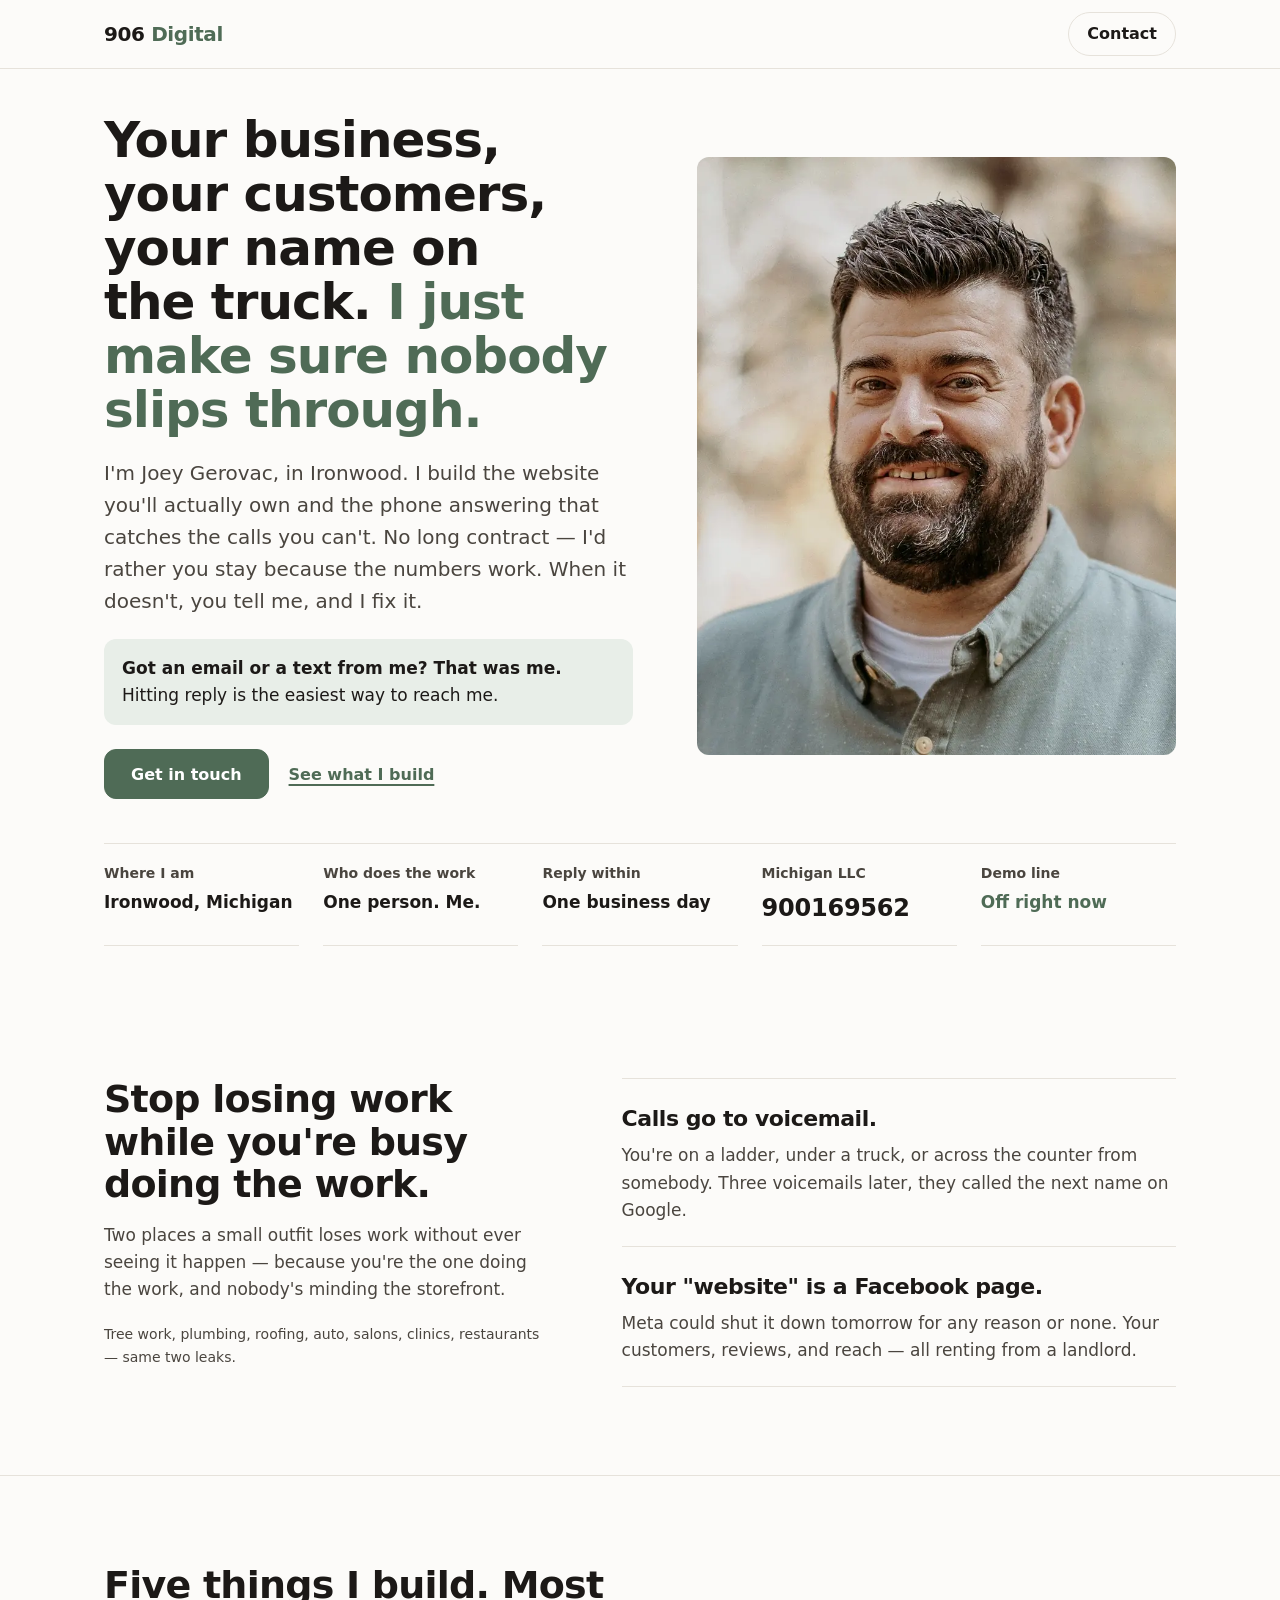
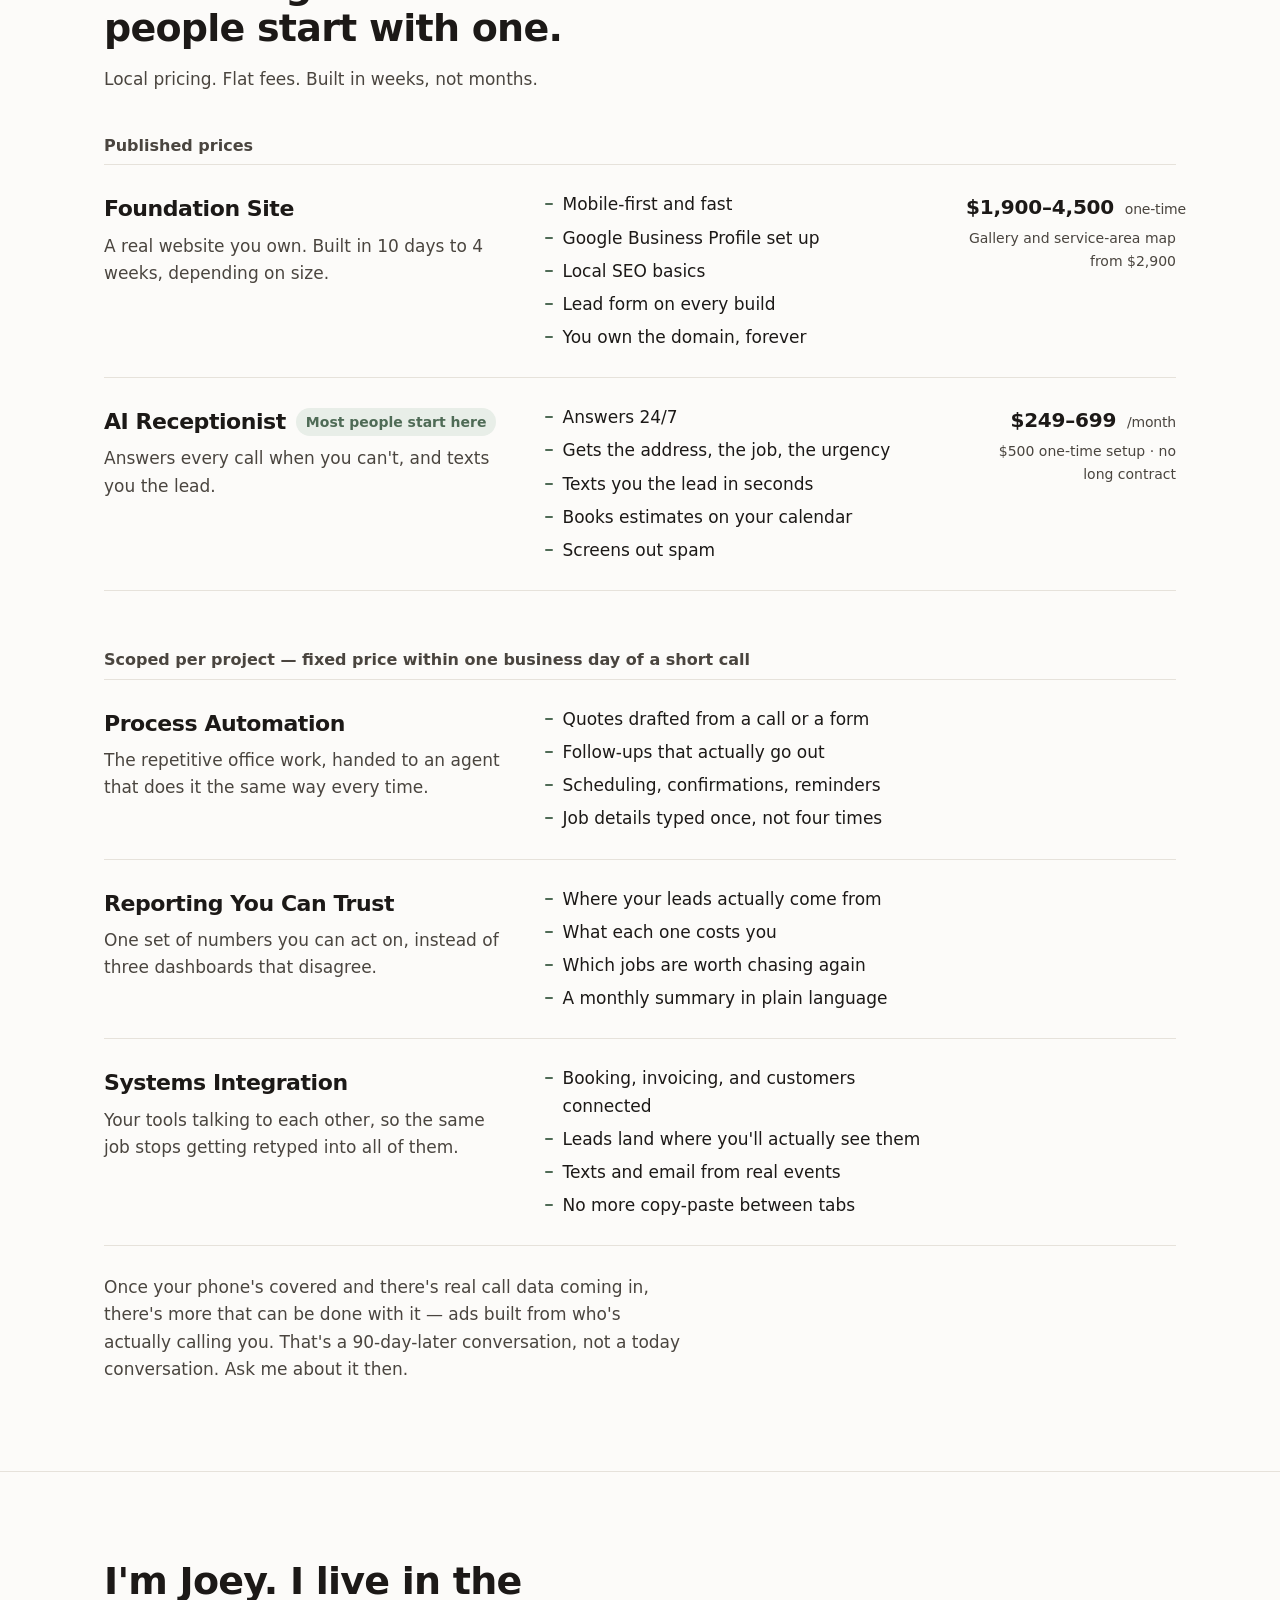
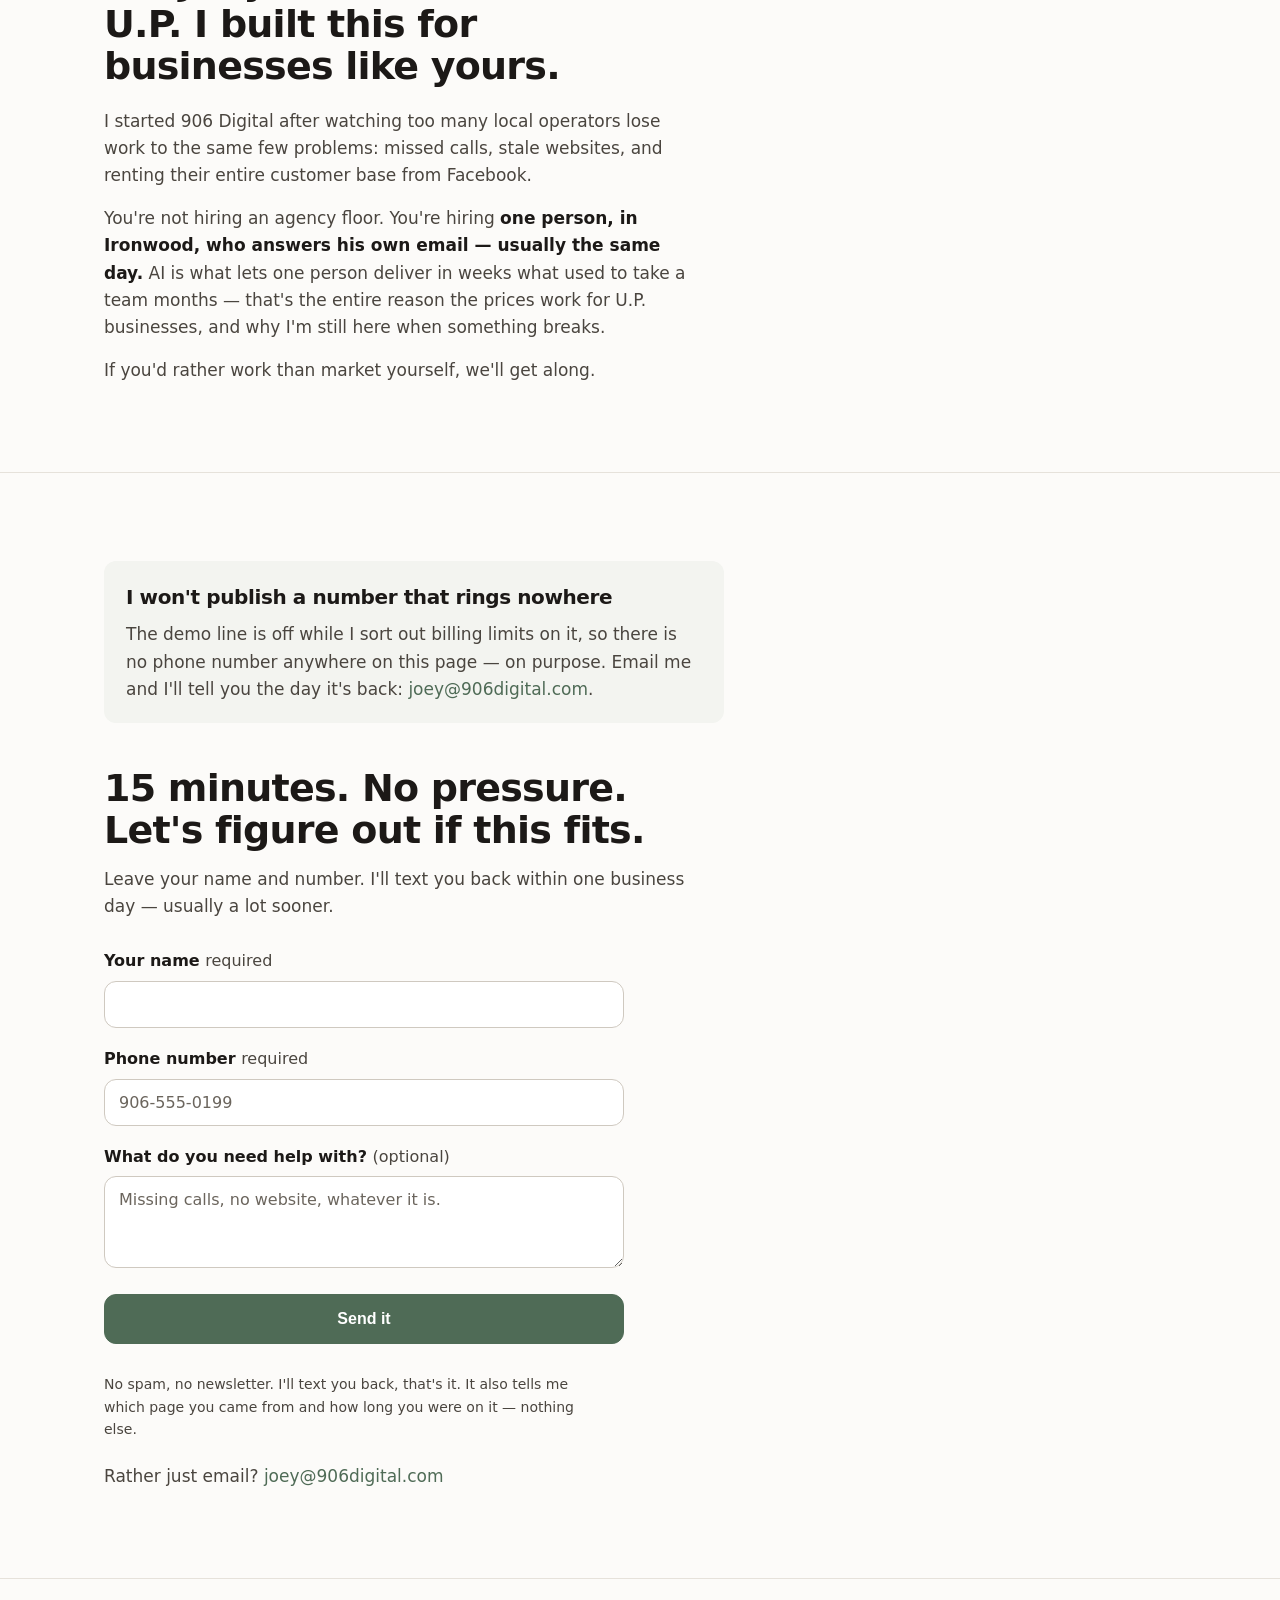
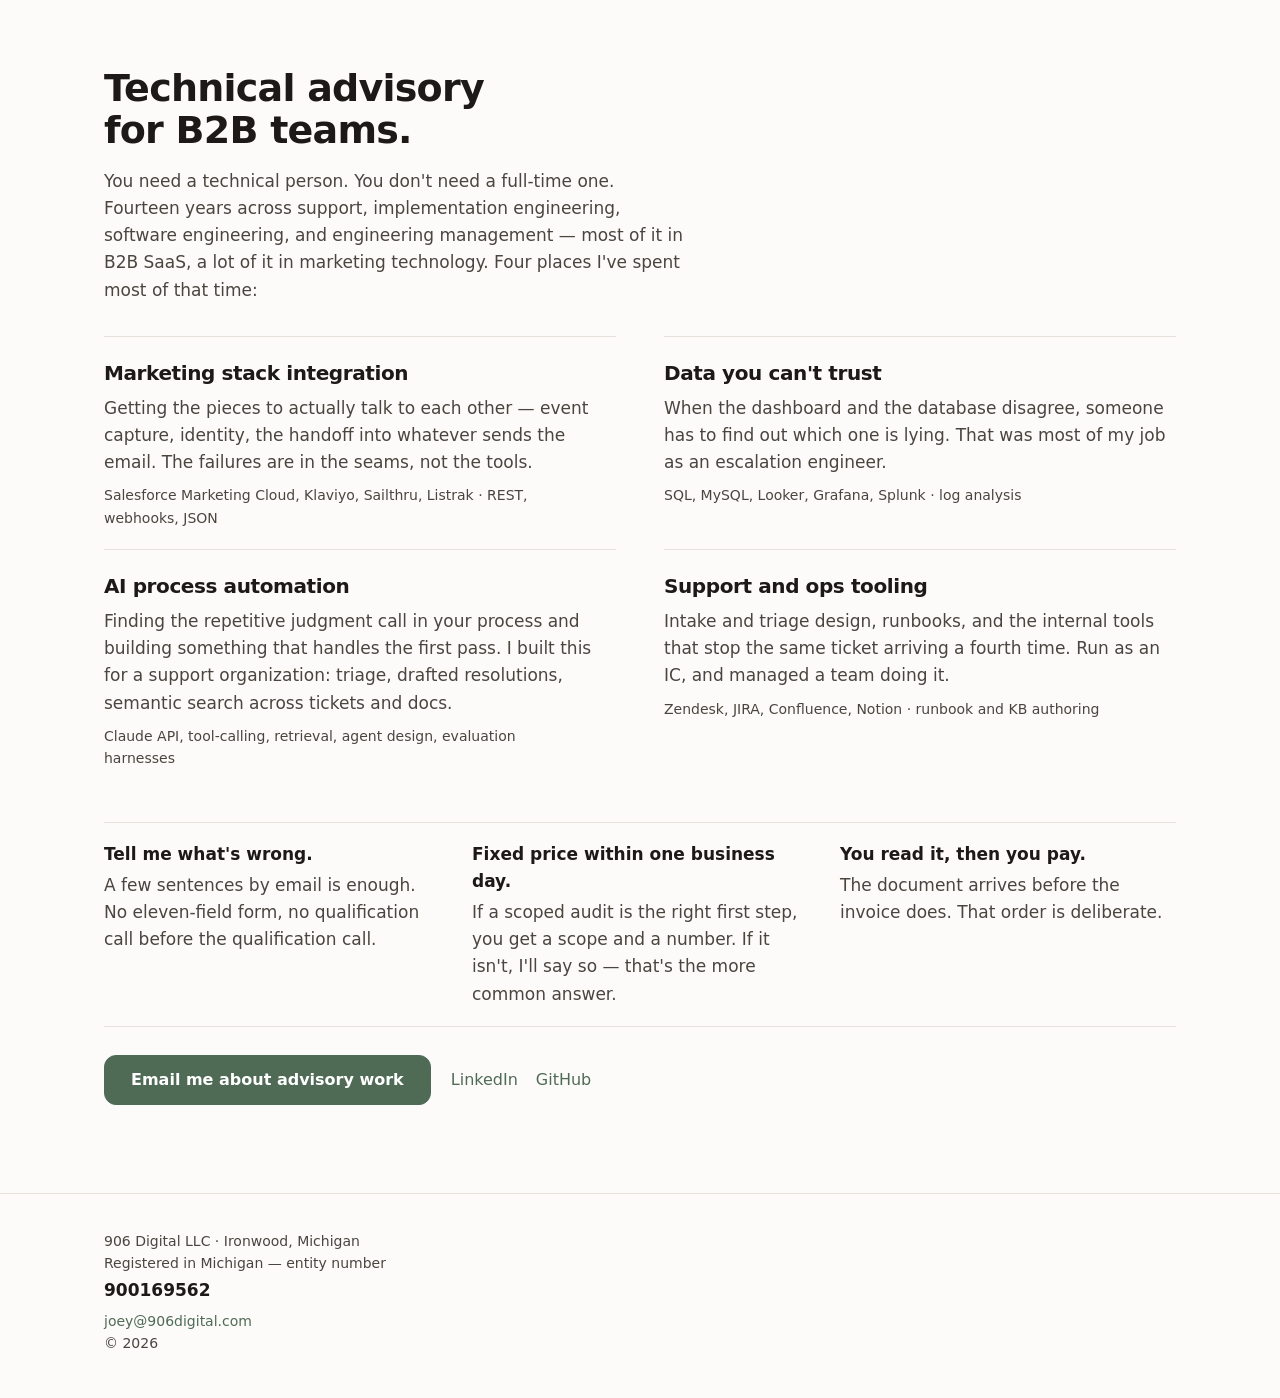
==== commit bc07bc7e: "Act on the technical audit: image weight, tap targets, no-JS floor, tokens Four of the audit's five " ====
--- a/index.html
+++ b/index.html
@@ -18,7 +18,7 @@
 <!-- A real share image exists as of 2026-08-28, so the tag that was deliberately
      omitted is now filled. It is a crop of the same photograph used in the hero —
      not a generated graphic, not a logo card. -->
-<meta property="og:image" content="https://906digital.com/joey-og.jpg" />
+<meta property="og:image" content="https://906digital.com/joey-og-9006f6ca.jpg" />
 <meta property="og:image:width" content="1200" />
 <meta property="og:image:height" content="630" />
 <meta property="og:image:alt" content="Joey Gerovac, 906 Digital, Ironwood Michigan" />
@@ -77,6 +77,12 @@
   --ink-2:     #4A453F;   /* secondary copy. 9.2:1 on bg — never below 7 */
   --hair:      #E6E2DB;   /* dividers only */
   --sage:      #4F6B56;   /* accent. 5.6:1 on bg as text; white on it 5.9:1 */
+  --sage-deep: #435C4A;   /* the accent, pressed: button hover */
+  --field:     #FFFFFF;   /* input ground */
+  --field-line:#CFC9C0;   /* input border at rest */
+  --placeholder:#6B655D;  /* 5.8:1 on field */
+  --error:     #A12A18;   /* error text and invalid border. 6.7:1 on bg */
+  --scroll:    #B8B2A8;   /* scrollbar thumb */
   --sans: -apple-system, BlinkMacSystemFont, "Segoe UI", system-ui, "Helvetica Neue", Arial, sans-serif;
   --container: 1120px;
   --r: 12px;
@@ -84,11 +90,12 @@
 }
 * { box-sizing: border-box; }
 html, body { margin: 0; padding: 0; }
+:root { color-scheme: light; }
 html { scroll-behavior: smooth; scroll-padding-top: 84px; }
 body { font-family: var(--sans); font-size: 17px; line-height: 1.6; color: var(--ink); background: var(--bg); -webkit-font-smoothing: antialiased; }
-::selection { background: var(--sage); color: #fff; }
+::selection { background: var(--sage); color: var(--field); }
 :root { accent-color: var(--sage); caret-color: var(--sage); }
-* { scrollbar-color: #B8B2A8 var(--bg); scrollbar-width: thin; }
+* { scrollbar-color: var(--scroll) var(--bg); scrollbar-width: thin; }
 a { color: var(--sage); text-decoration: none; }
 a:hover { text-decoration: underline; text-underline-offset: 3px; }
 :where(a, button, input, textarea, [tabindex]):focus-visible { outline: 2px solid var(--sage); outline-offset: 3px; }
@@ -96,16 +103,16 @@
 p { margin: 0; }
 h1, h2, h3 { margin: 0; font-weight: 700; letter-spacing: -.02em; text-wrap: balance; }
 .wrap { max-width: var(--container); margin: 0 auto; padding: 0 24px; }
-.skip-link { position: absolute; left: -9999px; top: 0; z-index: 100; background: var(--ink); color: #fff; padding: 12px 20px; font-weight: 600; }
+.skip-link { position: absolute; left: -9999px; top: 0; z-index: 100; background: var(--ink); color: var(--field); padding: 12px 20px; font-weight: 600; }
 .skip-link:focus { left: 0; }
 
 /* ================= HEADER ================= */
-.site-header { position: sticky; top: 0; z-index: 50; background: rgba(252,251,249,.92); backdrop-filter: blur(10px); border-bottom: 1px solid var(--hair); }
+.site-header { position: sticky; top: 0; z-index: 50; background: rgba(252,251,249,.96); border-bottom: 1px solid var(--hair); }
 .site-header .wrap { display: flex; align-items: center; justify-content: space-between; height: 68px; }
 .logo { font-weight: 700; font-size: 20px; letter-spacing: -.02em; color: var(--ink); }
 .logo span { color: var(--sage); }
 .logo:hover { text-decoration: none; }
-.nav-cta { font-size: 16px; font-weight: 600; color: var(--ink); border: 1px solid var(--hair); border-radius: 999px; padding: 0 18px; min-height: 42px; display: inline-flex; align-items: center; }
+.nav-cta { font-size: 16px; font-weight: 600; color: var(--ink); border: 1px solid var(--hair); border-radius: 999px; padding: 0 18px; min-height: 44px; display: inline-flex; align-items: center; }
 .nav-cta:hover { border-color: var(--ink); text-decoration: none; }
 
 /* ================= HERO ================= */
@@ -120,9 +127,9 @@
 .reply { margin-top: 22px; padding: 16px 18px; background: var(--sage-soft); border-radius: var(--r); max-width: var(--measure); }
 .reply strong { font-weight: 700; }
 .cta-row { margin-top: 24px; display: flex; align-items: center; gap: 20px; flex-wrap: wrap; }
-.btn { display: inline-flex; align-items: center; justify-content: center; min-height: 50px; padding: 0 26px; border-radius: var(--r); font-weight: 600; font-size: 16px; background: var(--sage); color: #fff; border: 1px solid var(--sage); }
-.btn:hover { background: #435C4A; text-decoration: none; }
-.btn-link { font-size: 16px; font-weight: 600; color: var(--sage); text-decoration: underline; text-underline-offset: 4px; text-decoration-thickness: 1.5px; }
+.btn { display: inline-flex; align-items: center; justify-content: center; min-height: 50px; padding: 0 26px; border-radius: var(--r); font-weight: 600; font-size: 16px; background: var(--sage); color: var(--field); border: 1px solid var(--sage); }
+.btn:hover { background: var(--sage-deep); text-decoration: none; }
+.btn-link { display: inline-flex; align-items: center; min-height: 44px; font-size: 16px; font-weight: 600; color: var(--sage); text-decoration: underline; text-underline-offset: 4px; text-decoration-thickness: 1.5px; }
 .btn-link:hover { text-decoration-thickness: 2.5px; }
 .portrait { margin: 0; position: relative; max-width: 520px; }
 .portrait img { width: 100%; height: auto; aspect-ratio: 4 / 5; object-fit: cover; border-radius: var(--r); }
@@ -137,7 +144,7 @@
 
 /* ================= SECTIONS ================= */
 section.band { padding: 72px 0; }
-section.band + section.band { border-top: 1px solid var(--hair); }
+section.band + section.band, main > section.band:last-child { border-top: 1px solid var(--hair); }
 h2 { font-size: clamp(28px, 3.2vw, 38px); line-height: 1.12; max-width: 22ch; }
 .intro { margin-top: 16px; max-width: var(--measure); color: var(--ink-2); }
 .outro { margin-top: 28px; max-width: var(--measure); color: var(--ink-2); }
@@ -183,15 +190,15 @@
 .lead-form { margin-top: 28px; max-width: 520px; }
 .field { margin-bottom: 18px; }
 .field label { display: block; margin-bottom: 7px; font-size: 16px; font-weight: 600; }
-.field .optional { font-weight: 400; color: var(--ink-2); }
-.field input, .field textarea { width: 100%; font-family: inherit; font-size: 16px; color: var(--ink); background: #fff; border: 1px solid #CFC9C0; border-radius: var(--r); padding: 13px 14px; }
+.field .optional, .field .req { font-weight: 400; color: var(--ink-2); }
+.field input, .field textarea { width: 100%; font-family: inherit; font-size: 16px; color: var(--ink); background: var(--field); border: 1px solid var(--field-line); border-radius: var(--r); padding: 13px 14px; }
 .field textarea { resize: vertical; min-height: 92px; }
-.field input::placeholder, .field textarea::placeholder { color: #6B655D; }
+.field input::placeholder, .field textarea::placeholder { color: var(--placeholder); }
 .field input:focus-visible, .field textarea:focus-visible { border-color: var(--sage); outline: 2px solid var(--sage); outline-offset: 2px; }
-.field input[aria-invalid="true"] { border-color: #B8321E; }
+.field input[aria-invalid="true"] { border-color: var(--error); }
 .lead-submit { width: 100%; }
 .form-status { margin-top: 14px; font-size: 16px; min-height: 1px; }
-.form-status.is-error { color: #A12A18; }
+.form-status.is-error { color: var(--error); }
 .form-status.is-success { font-weight: 600; }
 .form-fineprint { margin-top: 14px; font-size: 14px; color: var(--ink-2); max-width: var(--measure); }
 .hp-field { position: absolute; left: -9999px; opacity: 0; pointer-events: none; }
@@ -213,7 +220,7 @@
 .steps span { display: block; margin-top: 4px; color: var(--ink-2); max-width: 40ch; }
 .adv-cta { margin-top: 28px; display: flex; align-items: center; gap: 20px; flex-wrap: wrap; }
 .adv-links { font-size: 16px; color: var(--ink-2); }
-.adv-links a { margin-right: 14px; }
+.adv-links a { display: inline-flex; align-items: center; min-height: 44px; margin-right: 18px; }
 
 /* ================= FOOTER ================= */
 .site-footer { border-top: 1px solid var(--hair); padding: 36px 0 44px; font-size: 14px; color: var(--ink-2); }
@@ -230,7 +237,7 @@
   /* Every row, priced or not, uses the same three tracks, so the feature column
      sits at one x from the first row to the last. Unpriced rows leave the third
      track empty rather than shifting the middle one. */
-  .svc { grid-template-columns: minmax(0, 1.05fr) minmax(0, 1fr) 210px; align-items: start; }
+  .svc { grid-template-columns: minmax(0, 1.05fr) minmax(0, 1fr) minmax(150px, 210px); align-items: start; }
   .svc-price { grid-column: 3; text-align: right; }
 }
 @media (min-width: 900px) {
@@ -321,7 +328,7 @@
            joey-headshot-2025-09-30.jpg, photographer's framing, cropped 4:5 by
            object-fit; explicit width/height prevent layout shift. -->
       <figure class="portrait">
-        <img src="joey.webp" width="800" height="980"
+        <img src="joey-99628b37.webp" width="800" height="980"
              alt="Joey Gerovac, who runs 906 Digital"
              loading="eager" fetchpriority="high" decoding="async">
       </figure>
@@ -552,8 +559,11 @@
       usually a lot sooner.
     </p>
 
-    <form id="lead-form" class="lead-form"
-          action="https://api.web3forms.com/submit" method="POST" novalidate>
+    <!-- No novalidate in the markup: without JavaScript the browser's own
+           validation is the floor. The script adds novalidate at runtime and
+           takes over with the page's own messages. -->
+      <form id="lead-form" class="lead-form"
+          action="https://api.web3forms.com/submit" method="POST">
 
       <!-- Web3Forms config. The access key is a public identifier, not a secret —
            it belongs in the markup. Submissions are delivered to the email on the
@@ -586,13 +596,13 @@
              tabindex="-1" aria-hidden="true">
 
       <div class="field">
-        <label for="lead-name">Your name</label>
+        <label for="lead-name">Your name <span class="req">required</span></label>
         <input type="text" id="lead-name" name="name"
                autocomplete="name" enterkeyhint="next" required>
       </div>
 
       <div class="field">
-        <label for="lead-phone">Phone number</label>
+        <label for="lead-phone">Phone number <span class="req">required</span></label>
         <input type="tel" id="lead-phone" name="phone"
                inputmode="tel" autocomplete="tel" enterkeyhint="next"
                placeholder="906-555-0199" required>
@@ -625,7 +635,7 @@
      prices, on purpose: no advisory rate has been set, and a number invented to
      fill the space would be one Joey has never charged. Payment on delivery is a
      real commitment, not a marketing line. -->
-<section class="band" id="advisory" tabindex="-1" style="border-top: 1px solid var(--hair);">
+<section class="band" id="advisory" tabindex="-1">
   <div class="wrap">
     <h2>Technical advisory for B2B teams.</h2>
     <p class="intro">
@@ -700,6 +710,7 @@
 (function () {
   var form = document.getElementById('lead-form');
   if (!form) return;
+  form.setAttribute('novalidate', '');   // JS is here, so the page's own messages take over
 
   /* NOTE: do NOT use form.name — HTMLFormElement.name is a reflected attribute and
      shadows the named input lookup, so form.name is a string, not the field. */
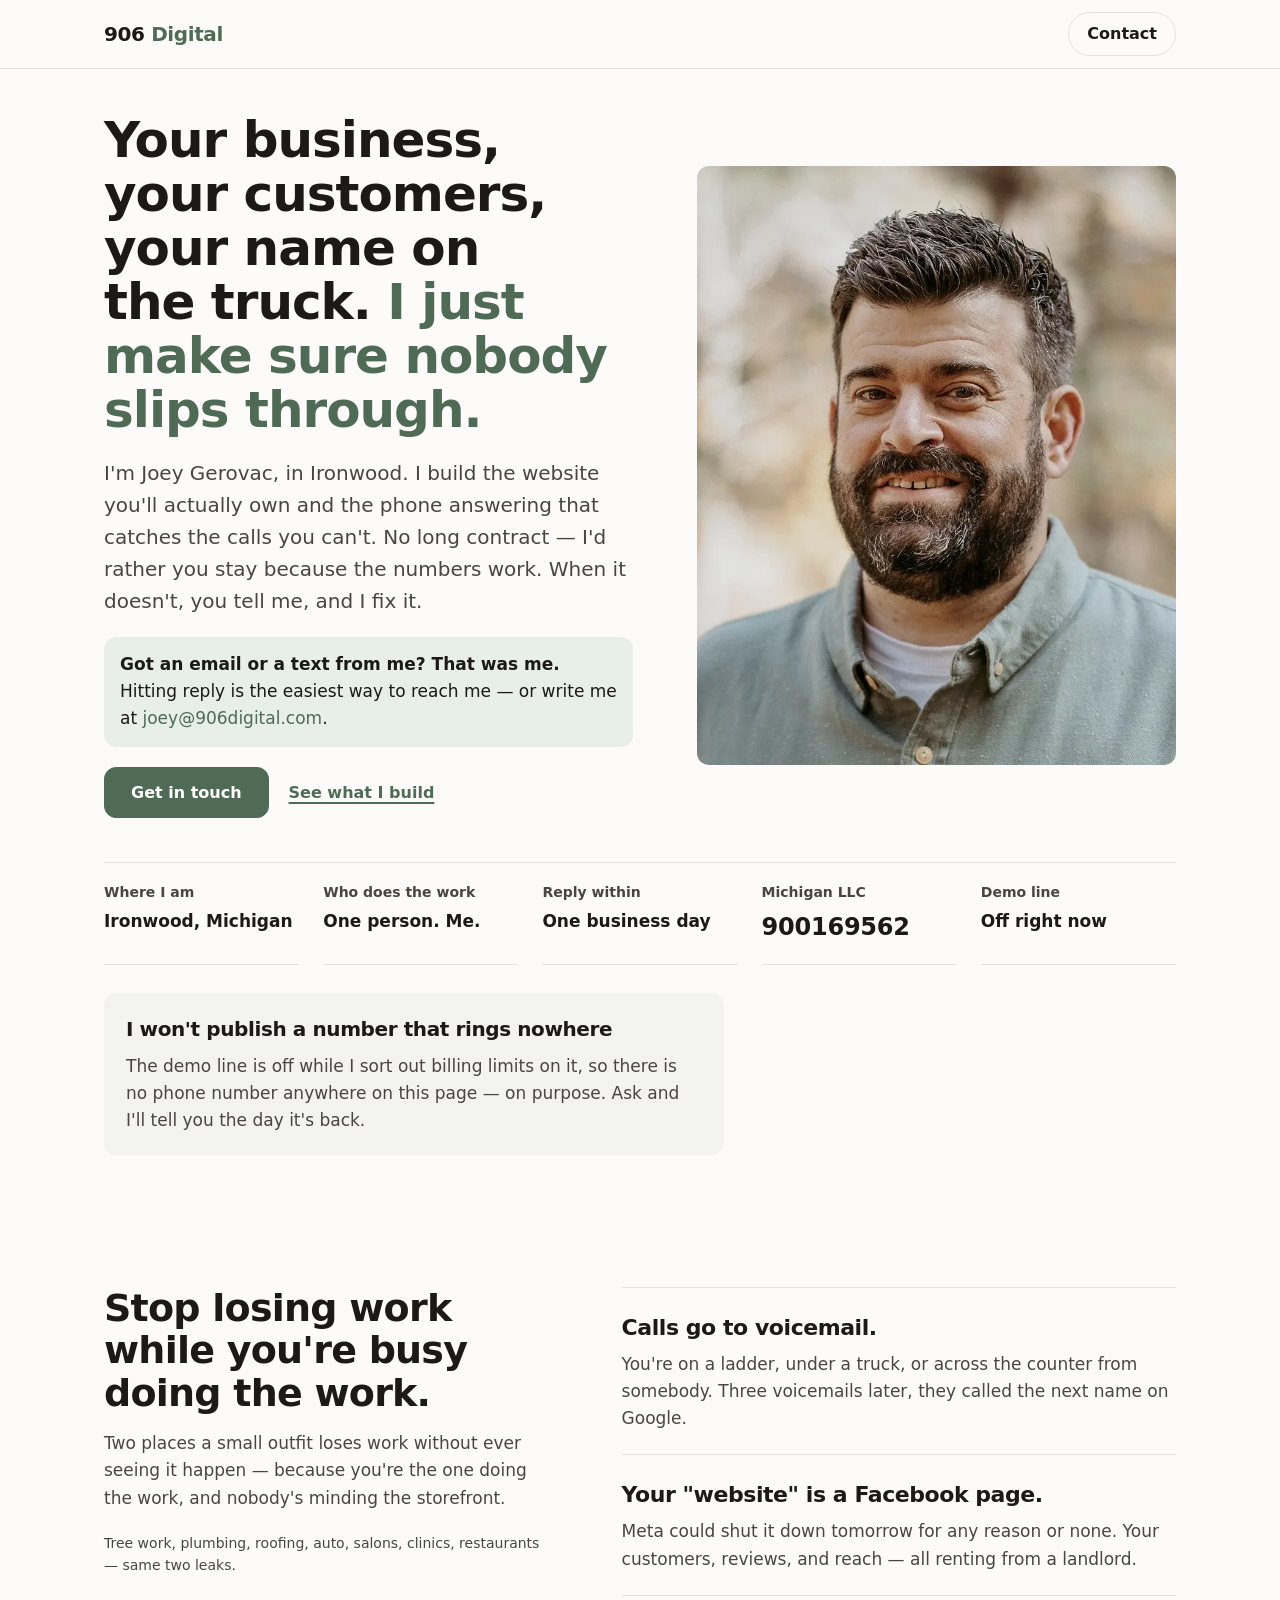
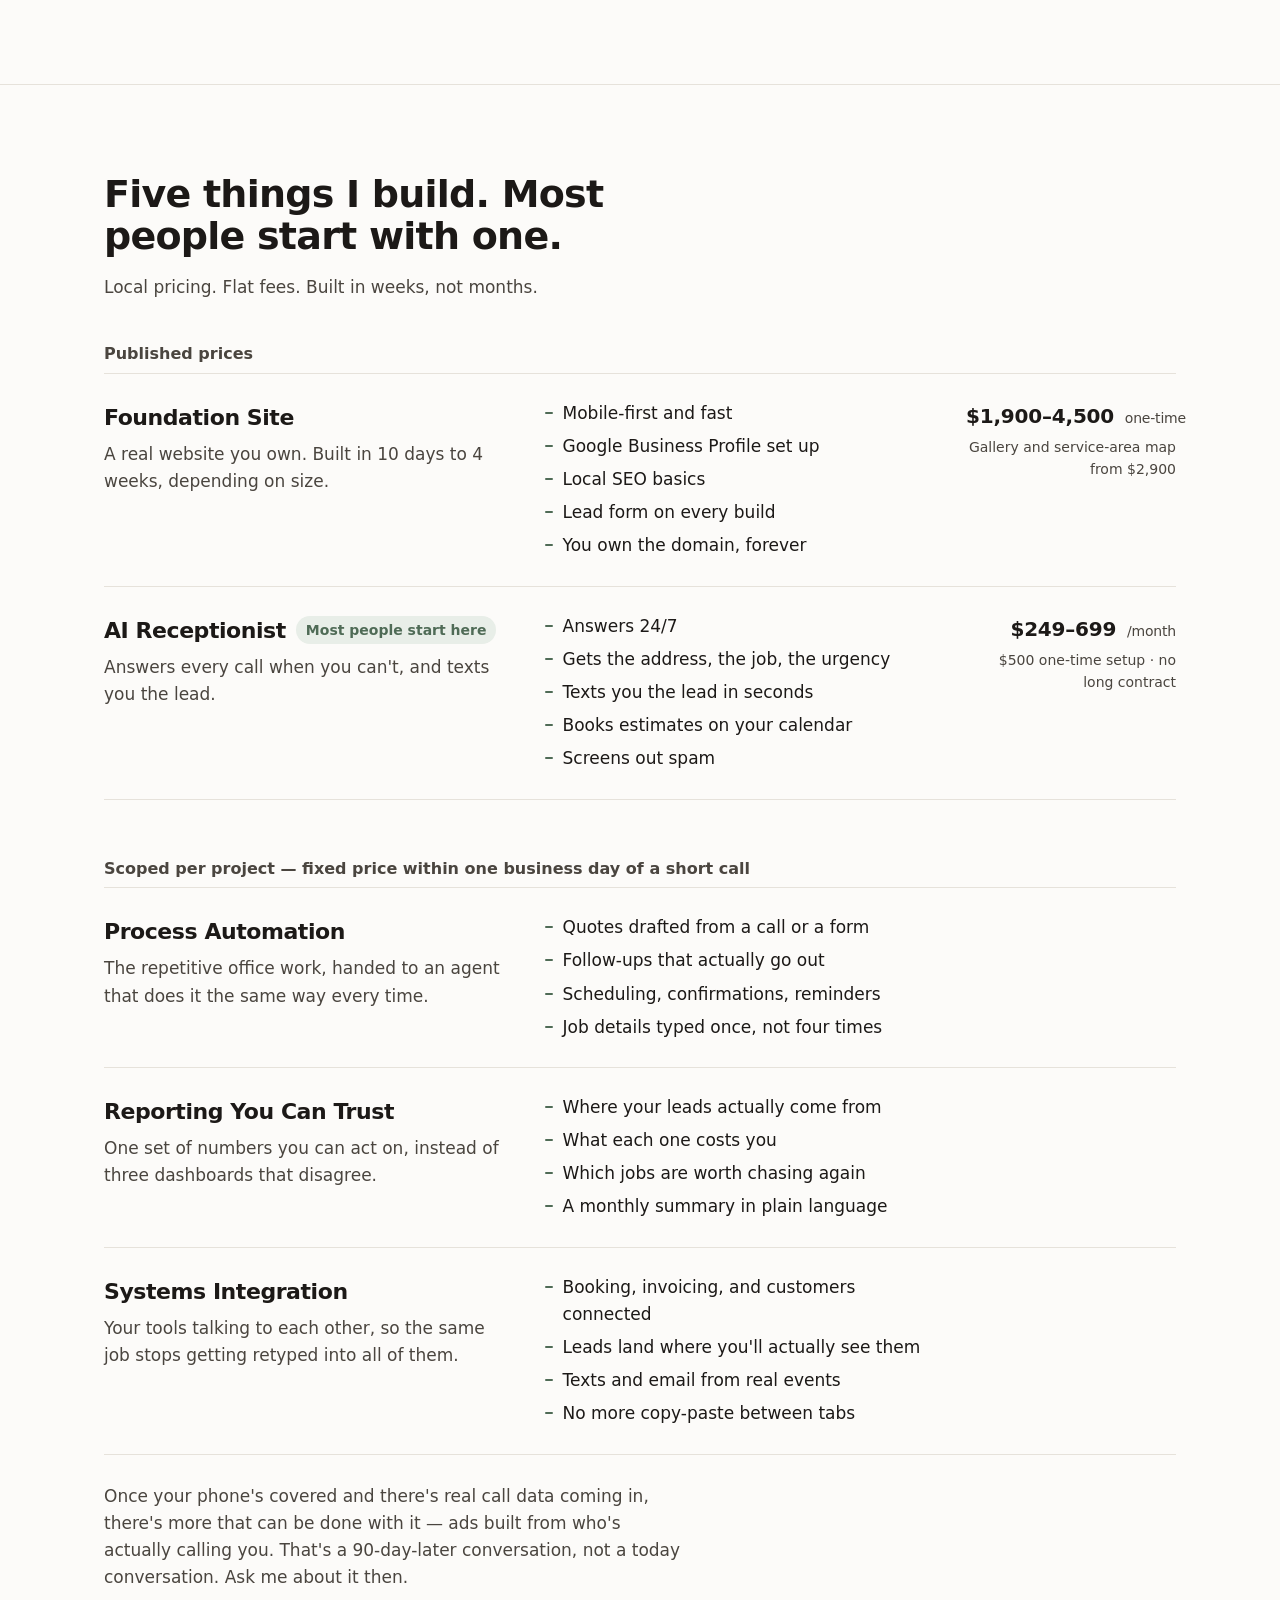
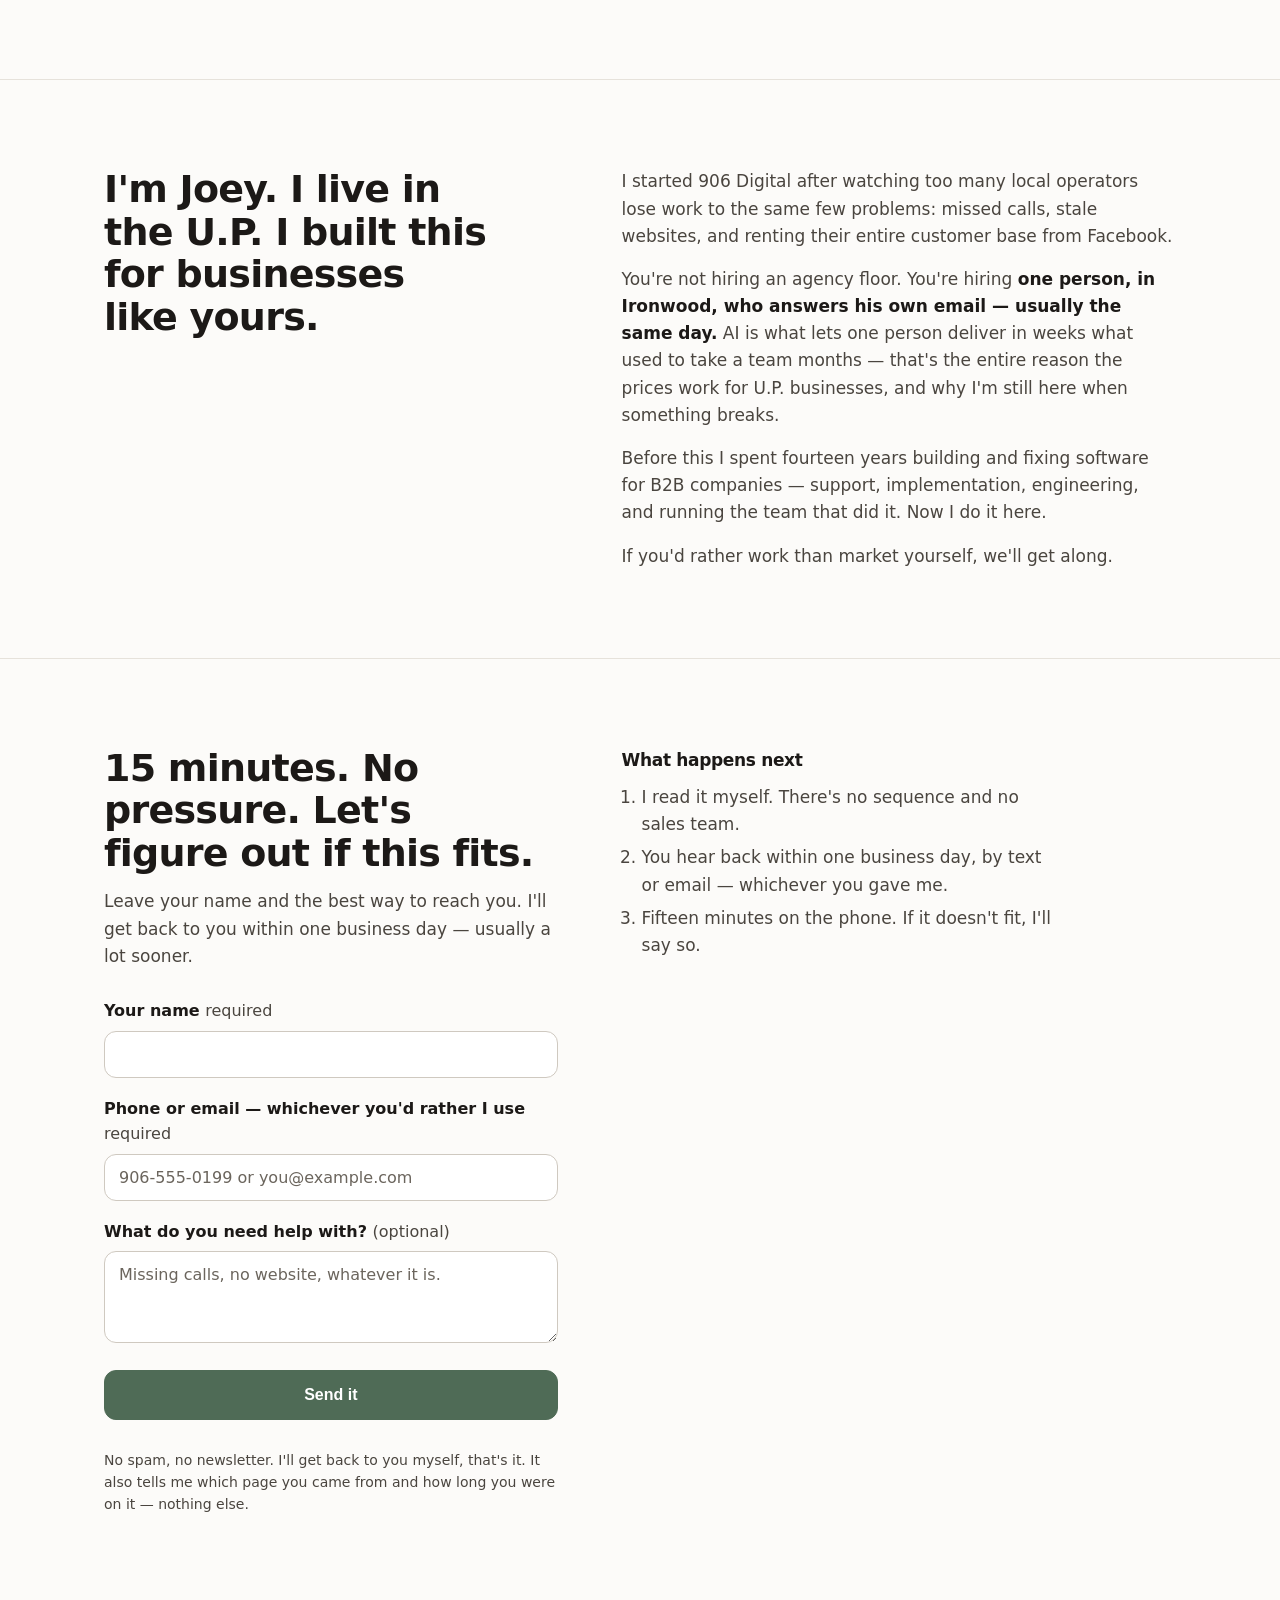
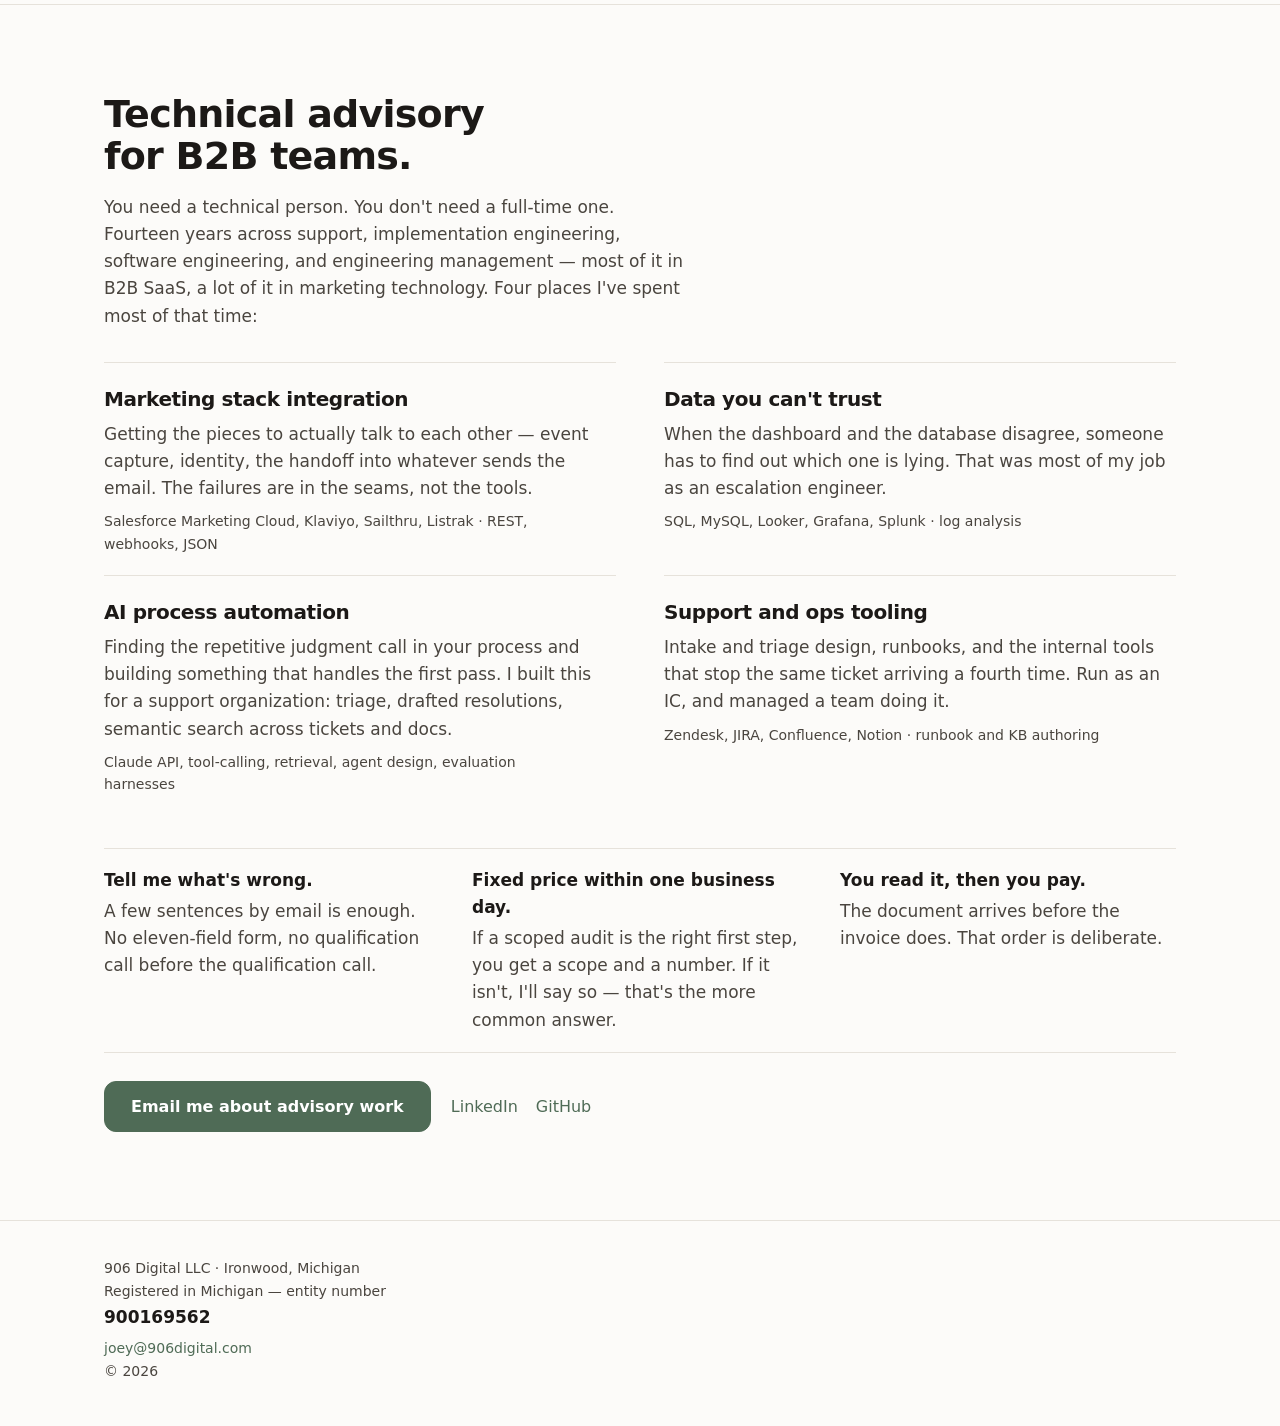
==== commit 80a61837: "Act on the third design critique: the face in the first phone screen A fresh reviewer scored the pag" ====
--- a/index.html
+++ b/index.html
@@ -7,9 +7,11 @@
 <meta name="description" content="Websites, phone answering, and automation for small businesses across the Upper Peninsula — and technical advisory for B2B teams. One person, in Ironwood, who does the work himself." />
 <meta name="theme-color" content="#FCFBF9" />
 <link rel="canonical" href="https://906digital.com/" />
+<link rel="icon" href="/favicon-0ef66b21.png" type="image/png" sizes="32x32" />
+<link rel="apple-touch-icon" href="/touch-208d2637.png" />
 
 <!-- Open Graph -->
-<meta property="og:title" content="906 Digital — AI That Does the Office Work" />
+<meta property="og:title" content="906 Digital — Websites and phone answering for U.P. businesses" />
 <meta property="og:description" content="AI, websites, and automation for Upper Peninsula small business." />
 <meta property="og:type" content="website" />
 <meta property="og:url" content="https://906digital.com/" />
@@ -25,7 +27,7 @@
 
 <!-- Twitter -->
 <meta name="twitter:card" content="summary_large_image" />
-<meta name="twitter:title" content="906 Digital — AI That Does the Office Work" />
+<meta name="twitter:title" content="906 Digital — Websites and phone answering for U.P. businesses" />
 <meta name="twitter:description" content="AI, websites, and automation for Upper Peninsula small business." />
 
 <!-- Structured data. Only verified facts. No address, hours, ratings, reviews, price
@@ -81,12 +83,13 @@
   --field:     #FFFFFF;   /* input ground */
   --field-line:#CFC9C0;   /* input border at rest */
   --placeholder:#6B655D;  /* 5.8:1 on field */
-  --error:     #A12A18;   /* error text and invalid border. 6.7:1 on bg */
+  --error:     #A12A18;   /* error text and invalid border. 7.1:1 on bg */
   --scroll:    #B8B2A8;   /* scrollbar thumb */
   --sans: -apple-system, BlinkMacSystemFont, "Segoe UI", system-ui, "Helvetica Neue", Arial, sans-serif;
   --container: 1120px;
   --r: 12px;
   --measure: 54ch;
+  --measure-narrow: 40ch;
 }
 * { box-sizing: border-box; }
 html, body { margin: 0; padding: 0; }
@@ -107,7 +110,7 @@
 .skip-link:focus { left: 0; }
 
 /* ================= HEADER ================= */
-.site-header { position: sticky; top: 0; z-index: 50; background: rgba(252,251,249,.96); border-bottom: 1px solid var(--hair); }
+.site-header { position: sticky; top: 0; z-index: 50; background: var(--bg); border-bottom: 1px solid var(--hair); }
 .site-header .wrap { display: flex; align-items: center; justify-content: space-between; height: 68px; }
 .logo { font-weight: 700; font-size: 20px; letter-spacing: -.02em; color: var(--ink); }
 .logo span { color: var(--sage); }
@@ -117,21 +120,28 @@
 
 /* ================= HERO ================= */
 .hero { padding: 40px 0 36px; }
-.hero-grid { display: grid; grid-template-columns: 1fr; gap: 36px; align-items: center; }
+/* Below 980px the portrait sits beside the lede at 124px so a face is in the
+   first phone screen — the eight seconds this reader gives a cold link. Above
+   980px it is the full right column. */
+.hero-grid { display: grid; grid-template-columns: 124px minmax(0, 1fr); grid-template-areas: "h h" "p l" "r r" "c c"; column-gap: 14px; row-gap: 0; align-items: start; }
+.hero-grid > h1 { grid-area: h; }
+.hero-grid > .lede { grid-area: l; }
+.hero-grid > .reply { grid-area: r; }
+.hero-grid > .cta-row { grid-area: c; }
+.hero-grid > .portrait { grid-area: p; align-self: start; margin-top: 18px; }
 h1 { font-size: clamp(30px, 4vw, 50px); line-height: 1.08; max-width: 27ch; }
 h1 em { font-style: normal; color: var(--sage); }
-.lede { margin-top: 18px; font-size: 17px; max-width: var(--measure); color: var(--ink-2); }
+.lede { margin-top: 18px; font-size: 16px; max-width: var(--measure); color: var(--ink-2); }
 @media (min-width: 720px) { .lede { font-size: 20px; margin-top: 20px; } }
 /* The reply prompt outranks the form (PRODUCT.md), so it comes before the
    button in DOM order and carries the one tinted callout in the hero. */
-.reply { margin-top: 22px; padding: 16px 18px; background: var(--sage-soft); border-radius: var(--r); max-width: var(--measure); }
-.reply strong { font-weight: 700; }
-.cta-row { margin-top: 24px; display: flex; align-items: center; gap: 20px; flex-wrap: wrap; }
-.btn { display: inline-flex; align-items: center; justify-content: center; min-height: 50px; padding: 0 26px; border-radius: var(--r); font-weight: 600; font-size: 16px; background: var(--sage); color: var(--field); border: 1px solid var(--sage); }
+.reply { margin-top: 20px; padding: 14px 16px; background: var(--sage-soft); border-radius: var(--r); max-width: var(--measure); }
+.cta-row { margin-top: 20px; display: flex; align-items: center; gap: 20px; flex-wrap: wrap; }
+.btn { display: inline-flex; align-items: center; justify-content: center; min-height: 50px; padding: 12px 26px; border-radius: var(--r); font-weight: 600; font-size: 16px; background: var(--sage); color: var(--field); border: 1px solid var(--sage); }
 .btn:hover { background: var(--sage-deep); text-decoration: none; }
 .btn-link { display: inline-flex; align-items: center; min-height: 44px; font-size: 16px; font-weight: 600; color: var(--sage); text-decoration: underline; text-underline-offset: 4px; text-decoration-thickness: 1.5px; }
 .btn-link:hover { text-decoration-thickness: 2.5px; }
-.portrait { margin: 0; position: relative; max-width: 520px; }
+.portrait { margin: 0; position: relative; }
 .portrait img { width: 100%; height: auto; aspect-ratio: 4 / 5; object-fit: cover; border-radius: var(--r); }
 
 /* Five things the reader can check. Plain rows, one hairline between. */
@@ -140,10 +150,10 @@
 .facts dt { font-size: 14px; font-weight: 600; color: var(--ink-2); }
 .facts dd { margin: 4px 0 0; font-size: 17px; font-weight: 600; }
 .facts .is-entity dd { font-size: 24px; font-weight: 800; letter-spacing: -.01em; font-variant-numeric: tabular-nums; }
-.facts .is-off dd { color: var(--sage); }
+.facts .is-off dd { color: var(--ink); }
 
 /* ================= SECTIONS ================= */
-section.band { padding: 72px 0; }
+section.band { padding: 56px 0; }
 section.band + section.band, main > section.band:last-child { border-top: 1px solid var(--hair); }
 h2 { font-size: clamp(28px, 3.2vw, 38px); line-height: 1.12; max-width: 22ch; }
 .intro { margin-top: 16px; max-width: var(--measure); color: var(--ink-2); }
@@ -166,11 +176,12 @@
 .group + .group { margin-top: 56px; }
 .group-title { font-size: 16px; font-weight: 600; color: var(--ink-2); margin-bottom: 6px; }
 .svc { display: grid; grid-template-columns: 1fr; gap: 14px 40px; padding: 26px 0; border-top: 1px solid var(--hair); }
+.svc > .spec { order: 2; }   /* on a phone the price comes before the feature list */
 .group .svc:last-child { border-bottom: 1px solid var(--hair); }
 .svc-name { display: flex; align-items: center; gap: 10px; flex-wrap: wrap; }
 .svc h3 { font-size: 22px; }
 .start { display: inline-block; background: var(--sage-soft); color: var(--sage); border-radius: 999px; padding: 3px 10px; font-size: 14px; font-weight: 600; }
-.svc-desc { margin-top: 6px; max-width: 40ch; color: var(--ink-2); }
+.svc-desc { margin-top: 6px; max-width: var(--measure-narrow); color: var(--ink-2); }
 .spec { list-style: none; margin: 0; padding: 0; display: grid; gap: 6px; align-content: start; }
 .spec li { position: relative; padding-left: 18px; }
 .spec li::before { content: ""; position: absolute; left: 0; top: 12px; width: 8px; height: 2px; border-radius: 1px; background: var(--sage); }
@@ -178,12 +189,16 @@
 .price span { font-size: 14px; font-weight: 500; color: var(--ink-2); margin-left: 4px; }
 .price-note { margin-top: 4px; font-size: 14px; color: var(--ink-2); }
 .about-body { margin-top: 20px; max-width: var(--measure); display: grid; gap: 16px; color: var(--ink-2); }
+.split { display: grid; grid-template-columns: 1fr; gap: 0 64px; align-items: start; }
+.next { margin-top: 32px; padding-top: 20px; border-top: 1px solid var(--hair); max-width: var(--measure-narrow); }
+.next h3 { font-size: 17px; }
+.next ol { margin: 10px 0 0; padding-left: 20px; color: var(--ink-2); display: grid; gap: 6px; }
 .about-body strong { color: var(--ink); font-weight: 700; }
 
 /* ================= CONTACT ================= */
 /* The notice precedes the form on purpose; the anchor is on the heading below
    it, so both contact links land on the invitation. */
-.notice { background: var(--surface); border-radius: var(--r); padding: 20px 22px; max-width: 620px; margin-bottom: 44px; }
+.notice { background: var(--surface); border-radius: var(--r); padding: 20px 22px; max-width: 620px; margin-top: 28px; }
 .notice h3 { font-size: 20px; }
 .notice p { margin-top: 8px; color: var(--ink-2); }
 .cta-lead { margin-top: 14px; max-width: var(--measure); color: var(--ink-2); }
@@ -198,11 +213,12 @@
 .field input[aria-invalid="true"] { border-color: var(--error); }
 .lead-submit { width: 100%; }
 .form-status { margin-top: 14px; font-size: 16px; min-height: 1px; }
+.field-error { margin-top: 6px; font-size: 14px; color: var(--error); }
+.field-error:empty { display: none; }
 .form-status.is-error { color: var(--error); }
 .form-status.is-success { font-weight: 600; }
 .form-fineprint { margin-top: 14px; font-size: 14px; color: var(--ink-2); max-width: var(--measure); }
 .hp-field { position: absolute; left: -9999px; opacity: 0; pointer-events: none; }
-.alt-contact { margin-top: 22px; color: var(--ink-2); }
 
 /* ================= ADVISORY ================= */
 /* Folded in from advisory.html on 2026-08-28 at Joey's decision, over the
@@ -217,7 +233,7 @@
 .steps { list-style: none; margin: 32px 0 0; padding: 0; display: grid; grid-template-columns: 1fr; gap: 0; border-top: 1px solid var(--hair); }
 .steps li { padding: 18px 0; border-bottom: 1px solid var(--hair); }
 .steps strong { display: block; font-weight: 700; }
-.steps span { display: block; margin-top: 4px; color: var(--ink-2); max-width: 40ch; }
+.steps span { display: block; margin-top: 4px; color: var(--ink-2); max-width: var(--measure-narrow); }
 .adv-cta { margin-top: 28px; display: flex; align-items: center; gap: 20px; flex-wrap: wrap; }
 .adv-links { font-size: 16px; color: var(--ink-2); }
 .adv-links a { display: inline-flex; align-items: center; min-height: 44px; margin-right: 18px; }
@@ -239,15 +255,19 @@
      track empty rather than shifting the middle one. */
   .svc { grid-template-columns: minmax(0, 1.05fr) minmax(0, 1fr) minmax(150px, 210px); align-items: start; }
   .svc-price { grid-column: 3; text-align: right; }
+  .svc > .spec { order: 0; }
 }
 @media (min-width: 900px) {
   .leaks-grid { grid-template-columns: minmax(0, .9fr) minmax(0, 1.1fr); gap: 64px; align-items: start; }
+  .split { grid-template-columns: minmax(0, .9fr) minmax(0, 1.1fr); }
+  .split .about-body { margin-top: 0; }
+  .split .next { margin-top: 0; padding-top: 0; border-top: 0; }
 }
 @media (min-width: 980px) {
   .hero { padding: 44px 0 44px; }
   .facts { grid-template-columns: repeat(5, 1fr); }
-  .hero-grid { grid-template-columns: 1.05fr .95fr; gap: 64px; }
-  .portrait { max-width: none; }
+  .hero-grid { grid-template-columns: 1.05fr .95fr; grid-template-areas: "h p" "l p" "r p" "c p"; column-gap: 64px; align-items: start; }
+  .hero-grid > .portrait { margin-top: 0; align-self: center; }
   section.band { padding: 88px 0; }
 }
 @media (prefers-reduced-motion: reduce) { html { scroll-behavior: auto; } }
@@ -271,8 +291,8 @@
   STORY: A visitor holding a cold email sees a person, a town, and five facts
     they can check, and either hits reply or presses the button.
   FIRST VIEWPORT: Headline left with "from Ironwood." in sage; lede; the reply
-    callout; the button; the portrait right, unframed, with a name tag in its
-    corner. The facts strip runs full width beneath.
+    callout; the button; the portrait right, unframed. The facts strip runs full
+    width beneath, with the demo-line notice directly under it.
   FINISH: unreviewed and undocumented is unfinished; this build ends with the
     finish review, the verdict, DESIGN.md, and every shipping raster carrying its
     provenance.
@@ -296,7 +316,6 @@
 <section class="hero">
   <div class="wrap">
     <div class="hero-grid">
-      <div>
         <!-- Copy chosen by Joey on 2026-08-28 from three drafts. The headline
              opens on the reader's business, not on 906 Digital; the full name and
              the town — the scam check the page exists for — lead the lede. "No
@@ -314,13 +333,13 @@
              Joey's own outreach. PRODUCT.md ranks reply ABOVE the form. -->
         <p class="reply">
           <strong>Got an email or a text from me? That was me.</strong> Hitting reply
-          is the easiest way to reach me.
+          is the easiest way to reach me — or write me at
+          <a href="mailto:joey@906digital.com">joey@906digital.com</a>.
         </p>
         <div class="cta-row">
           <a href="#book" class="btn">Get in touch</a>
           <a href="#offer" class="btn-link">See what I build</a>
         </div>
-      </div>
 
       <!-- A real photograph of Joey. The rule that governed the empty slot governs
            every replacement: never an illustration, monogram, avatar, silhouette,
@@ -343,6 +362,45 @@
       <div class="is-entity"><dt>Michigan LLC</dt><dd>900169562</dd></div>
       <div class="is-off"><dt>Demo line</dt><dd>Off right now</dd></div>
     </dl>
+
+    <!-- ============ DEMO LINE — OFFLINE MODE (currently active) ============
+         The demo line (906) 767-6901 is down and answers with a recorded outage
+         message. There is deliberately NO tel: link and NO phone number printed
+         anywhere on this page. Of every failure mode here, a published number
+         that rings nowhere is the one that most efficiently confirms a suspicious
+         visitor's original hypothesis.
+
+         MOVED TWICE on 2026-08-28. It began after the form, where it was the last
+         thing a visitor read. It went above the form, which re-raised the doubt at
+         the decision moment with an exit link attached. It now sits in the hero,
+         directly under the "Demo line: Off right now" fact that raises the
+         question — a doubt is resolved where it is raised. It states the standard
+         being upheld, which is the one sentence a scam would never write.
+
+         TO RESTORE WHEN THE LINE ANSWERS AGAIN — and only after someone dials it
+         from a phone that has never called it and hears the AI pick up:
+           1. Replace the <p> below with the live copy:
+              "Call it and hear it answer. This is a demonstration line — an AI
+               receptionist picks up and tells you straight off that it's AI.
+               It's not my desk phone. To reach me, use the form above."
+           2. Add the number back as a link directly under the <h3>:
+              <a class="demo-line" href="tel:+19067676901"
+                 aria-label="Call the AI receptionist demo line at 9 0 6, 7 6 7, 6 9 0 1">(906) 767-6901</a>
+           3. Add .notice .demo-line { font-size: 28px; margin: 6px 0; min-height: 48px; }
+           4. Change the <h3> back to "Want to hear it before you decide?"
+           5. In the facts strip, change the Demo line value to "On — call it"
+              and drop its is-off class so it prints in ink.
+         The AI-disclosure sentence is ethically load-bearing. It must travel with
+         the digits every single time they appear. Do not ship one without it.
+         ====================================================================== -->
+    <div class="notice">
+      <h3>I won't publish a number that rings nowhere</h3>
+      <p>
+        The demo line is off while I sort out billing limits on it, so there is
+        no phone number anywhere on this page — on purpose. Ask and I'll tell
+        you the day it's back.
+      </p>
+    </div>
   </div>
 </section>
 
@@ -374,9 +432,9 @@
 </section>
 
 <!-- ============== WHAT I BUILD ============== -->
-<section class="band" id="offer" tabindex="-1">
+<section class="band">
   <div class="wrap">
-    <h2>Five things I build. Most people start with one.</h2>
+    <h2 id="offer" tabindex="-1">Five things I build. Most people start with one.</h2>
     <p class="intro">Local pricing. Flat fees. Built in weeks, not months.</p>
 
     <div class="group" role="group" aria-labelledby="g-priced">
@@ -481,7 +539,7 @@
 
 <!-- ============== WHO RUNS THIS ============== -->
 <section class="band">
-  <div class="wrap">
+  <div class="wrap split">
     <h2>I'm Joey. I live in the U.P. I built this for businesses like yours.</h2>
     <div class="about-body">
       <p>
@@ -502,6 +560,11 @@
         reason the prices work for U.P. businesses, and why I'm still here when
         something breaks.
       </p>
+      <p>
+        Before this I spent fourteen years building and fixing software for B2B
+        companies — support, implementation, engineering, and running the team
+        that did it. Now I do it here.
+      </p>
       <p>If you'd rather work than market yourself, we'll get along.</p>
     </div>
   </div>
@@ -511,52 +574,15 @@
 <section class="band">
   <div class="wrap">
 
-    <!-- ============ DEMO LINE — OFFLINE MODE (currently active) ============
-         The demo line (906) 767-6901 is down and answers with a recorded outage
-         message. There is deliberately NO tel: link and NO phone number printed
-         anywhere on this page. Of every failure mode here, a published number
-         that rings nowhere is the one that most efficiently confirms a suspicious
-         visitor's original hypothesis.
-
-         MOVED ABOVE THE FORM on 2026-08-28. It used to sit after the form and was
-         therefore the last thing a visitor read before the footer — the page ended
-         on its own defect notice. It also apologised ("sorting out some plumbing"),
-         which is what a fake says. It now states the standard being upheld, which
-         is the one sentence on this page a scam would never write. Clear the doubt,
-         then convert.
-
-         TO RESTORE WHEN THE LINE ANSWERS AGAIN — and only after someone dials it
-         from a phone that has never called it and hears the AI pick up:
-           1. Replace the <p> below with the live copy:
-              "Call it and hear it answer. This is a demonstration line — an AI
-               receptionist picks up and tells you straight off that it's AI.
-               It's not my desk phone. To reach me, use the form above."
-           2. Add the number back as a link directly under the <h3>:
-              <a class="demo-line" href="tel:+19067676901"
-                 aria-label="Call the AI receptionist demo line at 9 0 6, 7 6 7, 6 9 0 1">(906) 767-6901</a>
-           3. Add .notice .demo-line { font-size: 28px; margin: 6px 0; min-height: 48px; }
-           4. Change the <h3> back to "Want to hear it before you decide?"
-           5. In the facts strip, change the Demo line value to "On — call it"
-              and drop its is-off class so it prints in ink.
-         The AI-disclosure sentence is ethically load-bearing. It must travel with
-         the digits every single time they appear. Do not ship one without it.
-         ====================================================================== -->
-    <div class="notice">
-      <h3>I won't publish a number that rings nowhere</h3>
-      <p>
-        The demo line is off while I sort out billing limits on it, so there is
-        no phone number anywhere on this page — on purpose. Email me and I'll
-        tell you the day it's back:
-        <a href="mailto:joey@906digital.com?subject=906%20Digital%20-%20hear%20the%20demo%20line">joey@906digital.com</a>.
-      </p>
-    </div>
 
     <!-- The anchor sits on the heading, not the section: scrollers meet the
          notice first, but the two contact links land on the invitation. -->
+    <div class="split">
+    <div>
     <h2 id="book" tabindex="-1">15 minutes. No pressure. Let's figure out if this fits.</h2>
     <p class="cta-lead">
-      Leave your name and number. I'll text you back within one business day —
-      usually a lot sooner.
+      Leave your name and the best way to reach you. I'll get back to you within
+      one business day — usually a lot sooner.
     </p>
 
     <!-- No novalidate in the markup: without JavaScript the browser's own
@@ -599,13 +625,15 @@
         <label for="lead-name">Your name <span class="req">required</span></label>
         <input type="text" id="lead-name" name="name"
                autocomplete="name" enterkeyhint="next" required>
+        <p class="field-error" id="err-name"></p>
       </div>
 
       <div class="field">
-        <label for="lead-phone">Phone number <span class="req">required</span></label>
-        <input type="tel" id="lead-phone" name="phone"
-               inputmode="tel" autocomplete="tel" enterkeyhint="next"
-               placeholder="906-555-0199" required>
+        <label for="lead-phone">Phone or email — whichever you'd rather I use <span class="req">required</span></label>
+        <input type="text" id="lead-phone" name="contact"
+               autocomplete="on" enterkeyhint="next"
+               placeholder="906-555-0199 or you@example.com" required>
+        <p class="field-error" id="err-phone"></p>
       </div>
 
       <div class="field">
@@ -617,13 +645,19 @@
       <button type="submit" class="btn lead-submit">Send it</button>
 
       <p class="form-status" id="lead-status" role="status" aria-live="polite"></p>
-      <p class="form-fineprint">No spam, no newsletter. I'll text you back, that's it.
+      <p class="form-fineprint">No spam, no newsletter. I'll get back to you myself, that's it.
         It also tells me which page you came from and how long you were on it — nothing else.</p>
     </form>
-
-    <p class="alt-contact">
-      Rather just email? <a href="mailto:joey@906digital.com?subject=906%20Digital%20-%2015%20min%20call">joey@906digital.com</a>
-    </p>
+    </div>
+    <aside class="next">
+      <h3>What happens next</h3>
+      <ol>
+        <li>I read it myself. There's no sequence and no sales team.</li>
+        <li>You hear back within one business day, by text or email — whichever you gave me.</li>
+        <li>Fifteen minutes on the phone. If it doesn't fit, I'll say so.</li>
+      </ol>
+    </aside>
+    </div>
   </div>
 </section>
 
@@ -635,9 +669,9 @@
      prices, on purpose: no advisory rate has been set, and a number invented to
      fill the space would be one Joey has never charged. Payment on delivery is a
      real commitment, not a marketing line. -->
-<section class="band" id="advisory" tabindex="-1">
+<section class="band">
   <div class="wrap">
-    <h2>Technical advisory for B2B teams.</h2>
+    <h2 id="advisory" tabindex="-1">Technical advisory for B2B teams.</h2>
     <p class="intro">
       You need a technical person. You don't need a full-time one. Fourteen years
       across support, implementation engineering, software engineering, and
@@ -737,9 +771,13 @@
     + ' · ' + window.innerWidth + 'px';
   document.getElementById('f-token').value = 'js-ok-' + loadedAt;
 
-  function fail(msg) {
+  function fail(msg, el) {
     statusEl.textContent = msg;
     statusEl.className = 'form-status is-error';
+    /* The same message beside the field it belongs to — the status line sits
+       below the submit button, which on a phone can be a whole screen away
+       from the cursor. */
+    if (el) { var fe = document.getElementById('err-' + (el === nameEl ? 'name' : 'phone')); if (fe) fe.textContent = msg; }
   }
 
   /* Clearing the error state has to remove aria-describedby as well. Leaving it
@@ -748,6 +786,8 @@
   function clearField(el) {
     el.setAttribute('aria-invalid', 'false');
     el.removeAttribute('aria-describedby');
+    var fe = document.getElementById('err-' + (el === nameEl ? 'name' : 'phone'));
+    if (fe) fe.textContent = '';
   }
   nameEl.addEventListener('input', function () { clearField(nameEl); });
   phoneEl.addEventListener('input', function () { clearField(phoneEl); });
@@ -769,18 +809,19 @@
     if (!name) {
       /* Focus first, then write. The reverse order drops the pending polite
          announcement — the message gets written but never heard. */
-      nameEl.setAttribute('aria-describedby', 'lead-status');
+      nameEl.setAttribute('aria-describedby', 'err-name');
       nameEl.focus();
-      fail('Just need a name to know who I\'m talking to.');
+      fail('Just need a name to know who I\'m talking to.', nameEl);
       return;
     }
 
-    var phoneOk = digits.length >= 10;
+    var isEmail = /^[^\s@]+@[^\s@]+\.[^\s@]+$/.test(phone);
+    var phoneOk = isEmail || digits.length >= 10;
     phoneEl.setAttribute('aria-invalid', phoneOk ? 'false' : 'true');
     if (!phoneOk) {
-      phoneEl.setAttribute('aria-describedby', 'lead-status');
+      phoneEl.setAttribute('aria-describedby', 'err-phone');
       phoneEl.focus();
-      fail('That number looks short — 10 digits, any format is fine.');
+      fail(phone.indexOf('@') > -1 ? 'That email looks incomplete.' : 'That number looks short — 10 digits, any format is fine. Or an email works too.', phoneEl);
       return;
     }
 
@@ -807,11 +848,12 @@
         var shown = phone.replace(/[<>&]/g, '');
         var fields = form.querySelectorAll('.field, .lead-submit, .hp-field, .form-fineprint');
         for (var i = 0; i < fields.length; i++) { fields[i].style.display = 'none'; }
+        var lead = document.querySelector('.cta-lead'); if (lead) lead.style.display = 'none';
         statusEl.className = 'form-status is-success';
         /* The echo used to be a dead end: if the number was wrong there was no way
            back, because every field had just been hidden. It now names the escape. */
         statusEl.textContent =
-          'Got it, ' + first + '. I\'ll text you at ' + shown +
+          'Got it, ' + first + '. I\'ll ' + (isEmail ? 'email' : 'text') + ' you at ' + shown +
           ' within one business day. Not right? Email joey@906digital.com.';
         statusEl.setAttribute('tabindex', '-1');
         statusEl.focus();
